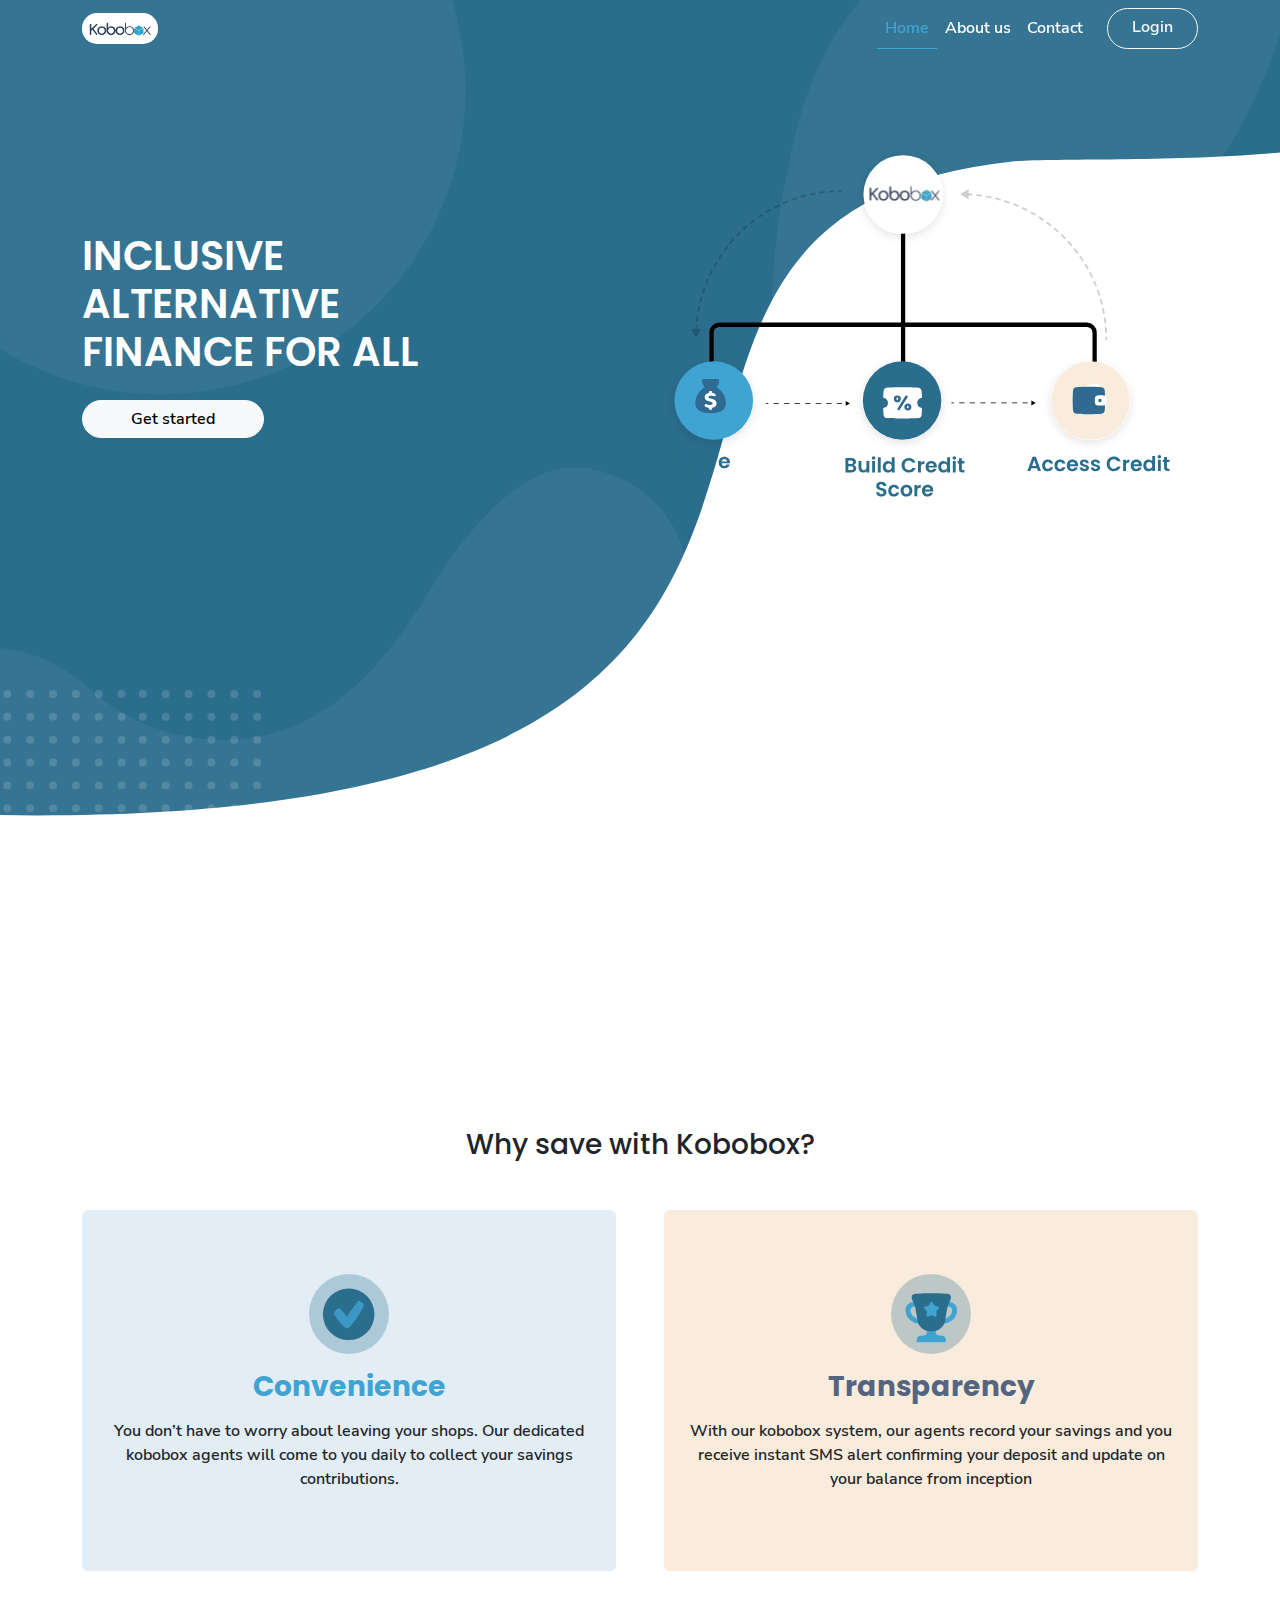
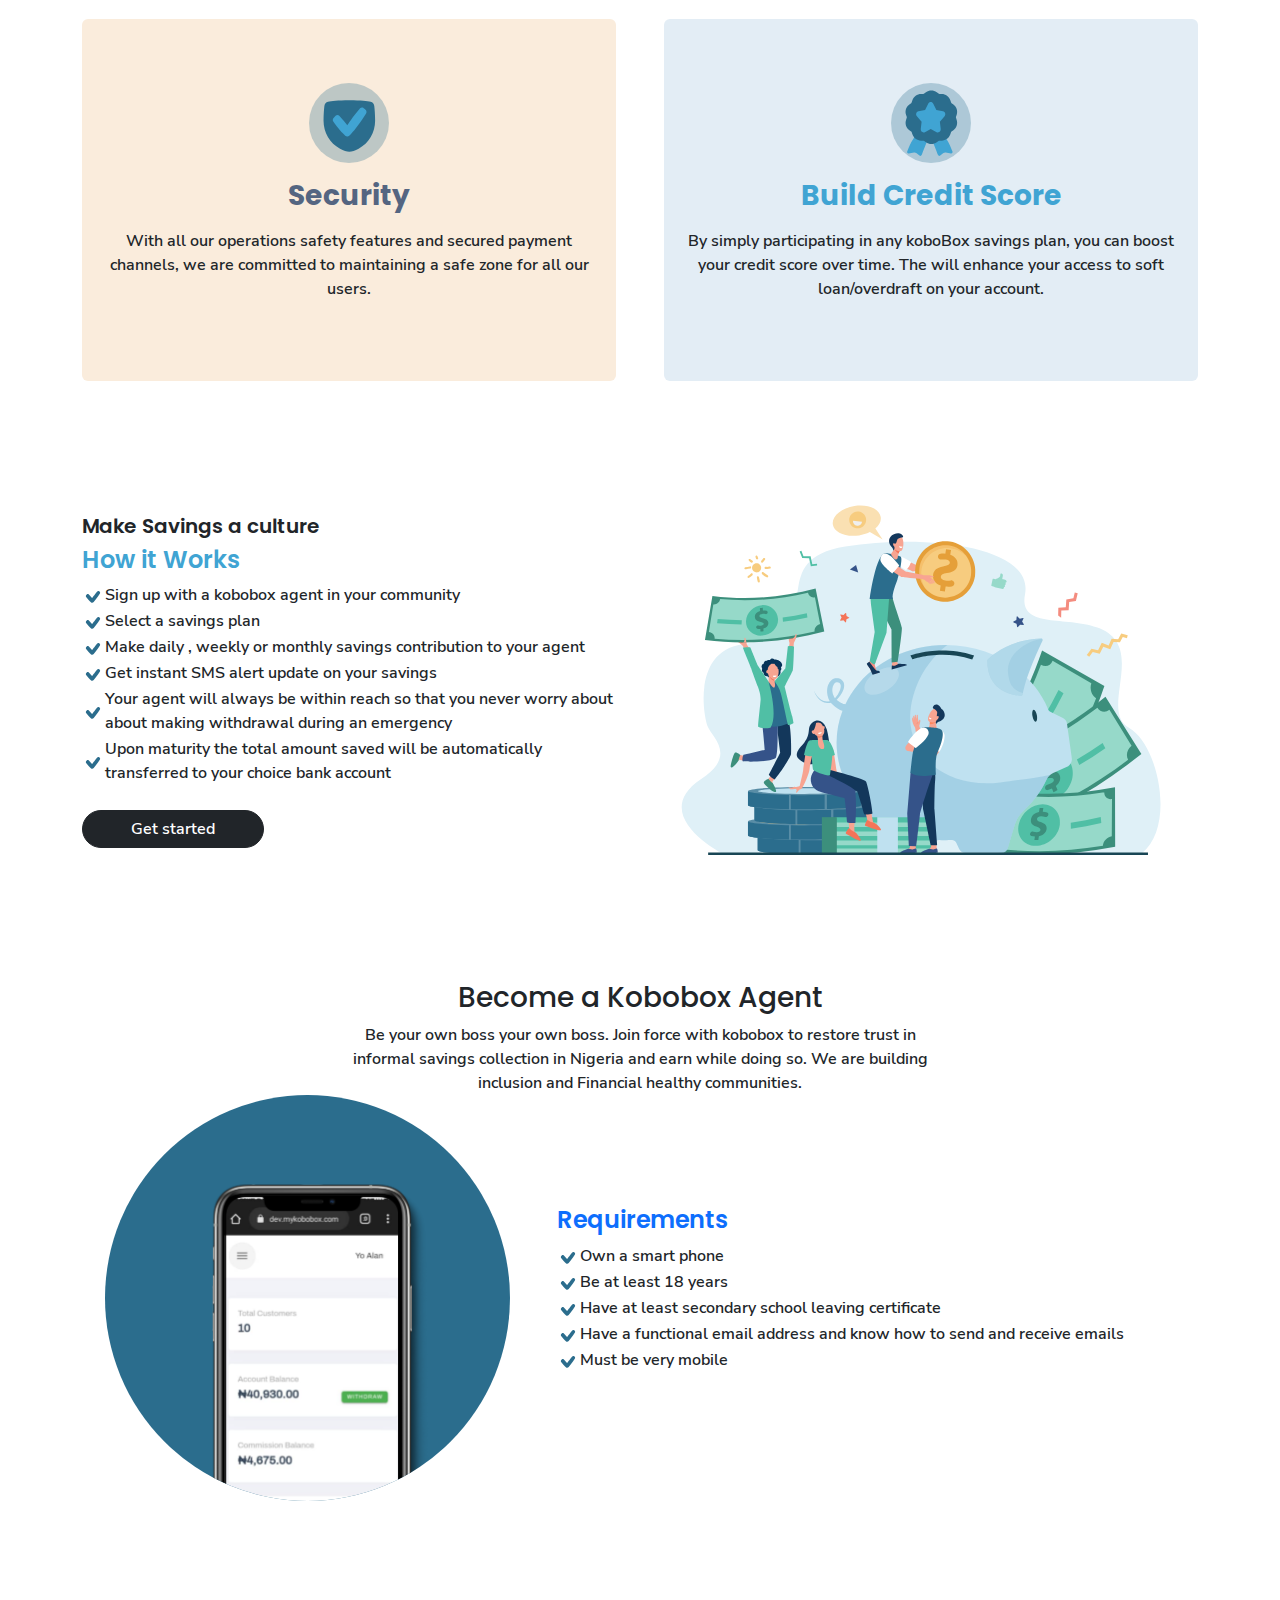
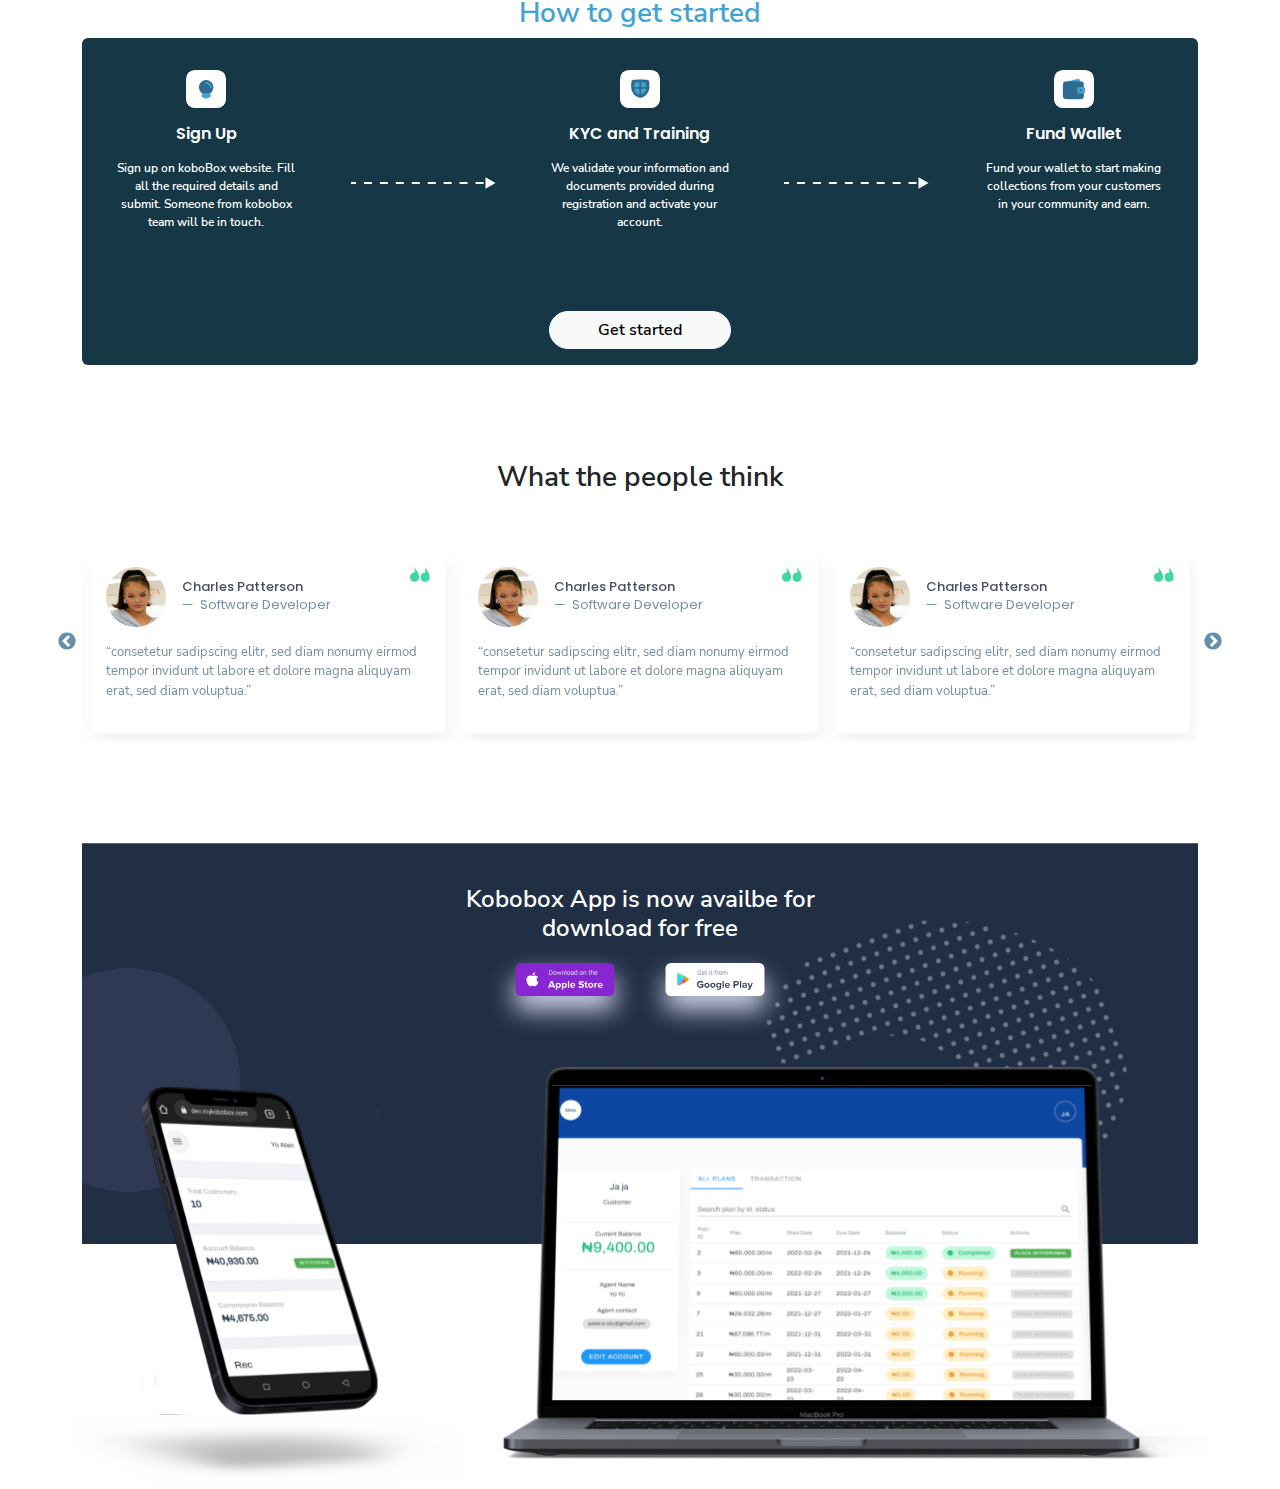
==== index.html @ 306b79ce "App download" ====
<!doctype html>
<html lang="en">

<head>
    <meta charset="utf-8">
    <title>Kobobox</title>
    <meta name="description" content="">
    <meta name="keywords" content="">
    <link rel="shortcut icon" type="image/x-icon" href="static//images/logos/Box1.png">

    <meta name="viewport" content="width=device-width, initial-scale=1">
    <link href="static/assets/bootstrap/css/bootstrap.min.css" rel="stylesheet">
    <link rel="stylesheet" href="static/assets/css/fonts.css">
    <link rel="stylesheet" href="static/assets/slick/slick.css">
    <link rel="stylesheet" href="static/assets/slick/slick-theme.css">
    <link rel="stylesheet" href="static/assets/css/main.css">
</head>

<body>

    <header class="navbar navbar-expand-md fixed-top ">
        <div class="container">
            <a class="navbar-brand" href="#">
                <div class="logo-btn"><img src="static/images/logos/logo.png" width="70" /></div>
            </a>


            <!-- create another items here for larger screens -->

            <button class="navbar-toggler" type="button" data-bs-toggle="offcanvas" data-bs-target="#offcanvasNavbar"
                aria-controls="offcanvasNavbar">
                <span class="navbar-toggler-icon"></span>
            </button>
            <div class="offcanvas offcanvas-end" tabindex="-1" id="offcanvasNavbar"
                aria-labelledby="offcanvasNavbarLabel">
                <div class="offcanvas-header">
                    <h5 class="offcanvas-title" id="offcanvasNavbarLabel">Offcanvas</h5>
                    <button type="button" class="btn-close" data-bs-dismiss="offcanvas" aria-label="Close"></button>
                </div>
                <div class="offcanvas-body">
                    <ul class="navbar-nav justify-content-end flex-grow-1 pe-3">
                        <li class="nav-item">
                            <a class="nav-link active" aria-current="page" href="#">Home</a>
                        </li>
                        <li class="nav-item">
                            <a class="nav-link" href="#">About us</a>
                        </li>
                        <li class="nav-item">
                            <a class="nav-link" href="#">Contact</a>
                        </li>
                    </ul>
                    <div class="d-flex">
                        <a href="" class="btn btn-outline-light px-4">Login</a>
                    </div>
                </div>
            </div>
        </div>
    </header>


    <div class="wrapper">
        <div class="banner-section">
            <div class="container" style="padding-top: 150px">
                <div class="row">
                    <div class="col-md-6">
                        <div class="d-flex align-items-center h-100">
                            <div>
                                <h1>INCLUSIVE <br />ALTERNATIVE <br />FINANCE FOR ALL</h1>
                                <div class="mt-4">
                                    <a href="" class="btn btn-light px-5">Get started</a>
                                </div>
                            </div>
                        </div>
                    </div>
                    <div class="col-md-6">
                        <img src="static/artboards/graph.svg" class="mx-auto d-block" width="95%" alt="">
                    </div>
                </div>
            </div>
        </div>



        <div class="container why-section mt-5">
            <h3 class="text-center heading mb-5">Why save with Kobobox?</h3>

            <div class="row gx-5">
                <div class="col-md-6">
                    <div class="card bg--primary py-5 mb-5">
                        <div class="card-body">
                            <div class="d-flex justify-content-center mb-3">
                                <img src="static/artboards/convenience.svg" class="mx-auto d-block" alt="">
                            </div>
                            <h3 class="title text-center mb-3 text--primary">Convenience</h3>
                            <div>
                                <p class="text-center">
                                    You don’t have to worry about leaving your
                                    shops. Our dedicated kobobox agents
                                    will come to you daily to collect your
                                    savings contributions.
                                </p>
                            </div>
                        </div>
                    </div>
                </div>

                <div class="col-md-6">
                    <div class="card bg--secondary py-5 mb-5">
                        <div class="card-body">
                            <div class="d-flex justify-content-center mb-3">
                                <img src="static/artboards/transparency.svg" class="mx-auto d-block" alt="">
                            </div>
                            <h3 class="title text-center text--secondary mb-3">Transparency</h3>
                            <div>
                                <p class="text-center">
                                    With our kobobox system, our agents
                                    record your savings and you receive instant
                                    SMS alert confirming your deposit and
                                    update on your balance from inception
                                </p>
                            </div>
                        </div>
                    </div>
                </div>


                <div class="col-md-6">
                    <div class="card bg--secondary py-5 mb-5">
                        <div class="card-body">
                            <div class="d-flex justify-content-center mb-3">
                                <img src="static/artboards/security.svg" class="mx-auto d-block" alt="">
                            </div>
                            <h3 class="title text-center mb-3 text--secondary">Security</h3>
                            <div>
                                <p class="text-center">
                                    With all our operations safety features
                                    and secured payment channels, we are committed to maintaining a safe zone
                                    for all our users.
                                </p>
                            </div>
                        </div>
                    </div>
                </div>


                <div class="col-md-6">
                    <div class="card bg--primary py-5 mb-5">
                        <div class="card-body">
                            <div class="d-flex justify-content-center mb-3">
                                <img src="static/artboards/credit-score.svg" class="mx-auto d-block" alt="">
                            </div>
                            <h3 class="title text-center text--primary mb-3">Build Credit Score</h3>
                            <div>
                                <p class="text-center">
                                    By simply participating in any koboBox savings plan, you can boost your credit score
                                    over time.
                                    The will enhance your access to soft loan/overdraft on your account.
                                </p>
                            </div>
                        </div>
                    </div>
                </div>


            </div>
        </div>


        <!-- How it works -->
        <div class="container how-it-works mt-5 mb-5">
            <div class="row">
                <div class="col-md-6">
                    <div class="d-flex align-items-center h-100">
                        <div>
                            <h5>Make Savings a culture</h5>
                            <h4 class="text--primary">How it Works</h4>

                            <div>
                                <ul class="kobobox-list list-unstyled">
                                    <li>
                                        <table>
                                            <tr>
                                                <td><img src="static/artboards/check.svg" alt=""></td>
                                                <td>Sign up with a kobobox agent in your community</td>
                                            </tr>
                                        </table>
                                    </li>
                                    <li>
                                        <table>
                                            <tr>
                                                <td><img src="static/artboards/check.svg" alt=""></td>
                                                <td>Select a savings plan</td>
                                            </tr>
                                        </table>
                                    </li>
                                    <li>
                                        <table>
                                            <tr>
                                                <td><img src="static/artboards/check.svg" alt=""></td>
                                                <td>Make daily , weekly or monthly savings contribution to your agent
                                                </td>
                                            </tr>
                                        </table>
                                    </li>
                                    <li>
                                        <table>
                                            <tr>
                                                <td><img src="static/artboards/check.svg" alt=""></td>
                                                <td>Get instant SMS alert update on your savings</td>
                                            </tr>
                                        </table>
                                    </li>
                                    <li>
                                        <table>
                                            <tr>
                                                <td><img src="static/artboards/check.svg" alt=""></td>
                                                <td>Your agent will always be within reach so that you never worry about
                                                    about making withdrawal during an emergency</td>
                                            </tr>
                                        </table>
                                    </li>
                                    <li>
                                        <table>
                                            <tr>
                                                <td><img src="static/artboards/check.svg" alt=""></td>
                                                <td>Upon maturity the total amount saved will be automatically
                                                    transferred to your choice bank account</td>
                                            </tr>
                                        </table>
                                    </li>
                                </ul>
                            </div>

                            <div class="mt-4">
                                <a href="" class="btn btn-dark px-5">Get started</a>
                            </div>
                        </div>
                    </div>
                </div>
                <div class="col-md-6">
                    <img src="static/artboards/hiw.svg" class="mx-auto d-block" width="100%" alt="">
                </div>
            </div>
        </div>



        <div class="container kobobox-agent-section mt-5">
            <h3 class="text-center heading pt-5">Become a Kobobox Agent</h3>
            <p class="text-center first">Be your own boss your own boss. Join force with kobobox to restore trust in
                informal
                savings collection in Nigeria and earn while doing so.
                We are building inclusion and Financial healthy communities.</p>


            <div class="row">
                <div class="col-md-5">
                    <img src="static/artboards/agent.svg" class="mx-auto d-block" width="90%" alt="">
                </div>
                <div class="col-md-7">
                    <div class="d-flex align-items-center h-100">
                        <div>
                            <h4 class="text-primary">Requirements</h4>
                            <ul class="kobobox-list list-unstyled">
                                <li>
                                    <table>
                                        <tr>
                                            <td><img src="static/artboards/check.svg" alt=""></td>
                                            <td>Own a smart phone</td>
                                        </tr>
                                    </table>
                                </li>
                                <li>
                                    <table>
                                        <tr>
                                            <td><img src="static/artboards/check.svg" alt=""></td>
                                            <td>Be at least 18 years</td>
                                        </tr>
                                    </table>
                                </li>
                                <li>
                                    <table>
                                        <tr>
                                            <td><img src="static/artboards/check.svg" alt=""></td>
                                            <td>Have at least secondary school leaving certificate</td>
                                        </tr>
                                    </table>
                                </li>
                                <li>
                                    <table>
                                        <tr>
                                            <td><img src="static/artboards/check.svg" alt=""></td>
                                            <td>Have a functional email address and know how to send and receive emails
                                            </td>
                                        </tr>
                                    </table>
                                </li>
                                <li>
                                    <table>
                                        <tr>
                                            <td><img src="static/artboards/check.svg" alt=""></td>
                                            <td>Must be very mobile</td>
                                        </tr>
                                    </table>
                                </li>
                            </ul>
                        </div>
                    </div>
                </div>
            </div>
        </div>





        <div class="container get-started-section mt-5">
            <h3 class="text-center heading text--primary pt-5">How to get started</h3>



            <div class="card border-0 bg--dark">
                <div class="card-body">


                    <div class="row gx-0">
                        <div class="col">
                            <div class="card bg-transparent border-0 mb-5">
                                <div class="card-body">
                                    <div class="d-flex justify-content-center mb-3">
                                        <img src="static/artboards/signup.svg" class="mx-auto d-block" alt="">
                                    </div>
                                    <h6 class="title text-center text-white mb-3">Sign Up</h6>
                                    <div>
                                        <p class="text-center text-white">
                                            Sign up on koboBox website. Fill all the required details and submit.
                                            Someone from kobobox team will be in touch.
                                        </p>
                                    </div>
                                </div>
                            </div>
                        </div>

                        <div class="col">
                            <div class="d-flex justify-content-center align-items-center h-100">
                                <img src="static/artboards/vector.svg" class="mx-auto d-block" alt="">
                            </div>
                        </div>

                        <div class="col">
                            <div class="card bg-transparent border-0 mb-5">
                                <div class="card-body">
                                    <div class="d-flex justify-content-center mb-3">
                                        <img src="static/artboards/kyc.svg" class="mx-auto d-block" alt="">
                                    </div>
                                    <h6 class="title text-center text-white mb-3">KYC and Training</h6>
                                    <div>
                                        <p class="text-center text-white">
                                            We validate your information and documents provided during registration and
                                            activate your account.
                                        </p>
                                    </div>
                                </div>
                            </div>
                        </div>

                        <div class="col">
                            <div class="d-flex justify-content-center align-items-center h-100">
                                <img src="static/artboards/vector.svg" class="mx-auto d-block" alt="">
                            </div>
                        </div>

                        <div class="col">
                            <div class="card bg-transparent border-0 mb-5">
                                <div class="card-body">
                                    <div class="d-flex justify-content-center mb-3">
                                        <img src="static/artboards/fund-wallet.svg" class="mx-auto d-block" alt="">
                                    </div>
                                    <h6 class="title text-center text-white mb-3">Fund Wallet</h6>
                                    <div>
                                        <p class="text-center text-white">
                                            Fund your wallet to start making collections from your customers in your
                                            community and earn.
                                        </p>
                                    </div>
                                </div>
                            </div>
                        </div>

                    </div>

                    <div class="text-center">
                        <a href="" class="btn btn-light px-5">Get started</a>
                    </div>
                </div>
            </div>
        </div>



        <div class="container testimonial-section mt-5">
            <h3 class="text-center heading pt-5 mb-5">What the people think</h3>
            <div class="testimonial-slider">
                <div class="p-2">
                    <div class="card">
                        <div class="card-body">
                            <figure class="">
                                <div class="row gx-0">
                                    <div class="col-3">
                                        <img src="static/images/Screenshot 2022-06-27 031007.png" alt="">
                                    </div>
                                    <div class="col-9">
                                        <div class="d-flex align-items-center h-100">
                                            <div>
                                                <blockquote class="blockquote">
                                                    <h6>Charles Patterson</h6>
                                                </blockquote>
                                                <figcaption class="blockquote-footer mb-0">
                                                    Software Developer
                                                </figcaption>
                                            </div>
                                        </div>
                                    </div>
                                </div>


                            </figure>
                            <p class="comment">
                                “consetetur sadipscing elitr, sed diam nonumy eirmod tempor invidunt ut
                                labore et dolore magna aliquyam erat, sed diam voluptua.”
                            </p>
                        </div>
                    </div>
                </div>

                <div class="p-2">
                    <div class="card">
                        <div class="card-body">
                            <figure class="">
                                <div class="row gx-0">
                                    <div class="col-3">
                                        <img src="static/images/Screenshot 2022-06-27 031007.png" alt="">
                                    </div>
                                    <div class="col-9">
                                        <div class="d-flex align-items-center h-100">
                                            <div>
                                                <blockquote class="blockquote">
                                                    <h6>Charles Patterson</h6>
                                                </blockquote>
                                                <figcaption class="blockquote-footer mb-0">
                                                    Software Developer
                                                </figcaption>
                                            </div>
                                        </div>
                                    </div>
                                </div>


                            </figure>
                            <p class="comment">
                                “consetetur sadipscing elitr, sed diam nonumy eirmod tempor invidunt ut
                                labore et dolore magna aliquyam erat, sed diam voluptua.”
                            </p>
                        </div>
                    </div>
                </div>

                <div class="p-2">
                    <div class="card">
                        <div class="card-body">
                            <figure class="">
                                <div class="row gx-0">
                                    <div class="col-3">
                                        <img src="static/images/Screenshot 2022-06-27 031007.png" alt="">
                                    </div>
                                    <div class="col-9">
                                        <div class="d-flex align-items-center h-100">
                                            <div>
                                                <blockquote class="blockquote">
                                                    <h6>Charles Patterson</h6>
                                                </blockquote>
                                                <figcaption class="blockquote-footer mb-0">
                                                    Software Developer
                                                </figcaption>
                                            </div>
                                        </div>
                                    </div>
                                </div>


                            </figure>
                            <p class="comment">
                                “consetetur sadipscing elitr, sed diam nonumy eirmod tempor invidunt ut
                                labore et dolore magna aliquyam erat, sed diam voluptua.”
                            </p>
                        </div>
                    </div>
                </div>

                <div class="p-2">
                    <div class="card">
                        <div class="card-body">
                            <figure class="">
                                <div class="row gx-0">
                                    <div class="col-3">
                                        <img src="static/images/Screenshot 2022-06-27 031007.png" alt="">
                                    </div>
                                    <div class="col-9">
                                        <div class="d-flex align-items-center h-100">
                                            <div>
                                                <blockquote class="blockquote">
                                                    <h6>Charles Patterson</h6>
                                                </blockquote>
                                                <figcaption class="blockquote-footer mb-0">
                                                    Software Developer
                                                </figcaption>
                                            </div>
                                        </div>
                                    </div>
                                </div>


                            </figure>
                            <p class="comment">
                                “consetetur sadipscing elitr, sed diam nonumy eirmod tempor invidunt ut
                                labore et dolore magna aliquyam erat, sed diam voluptua.”
                            </p>
                        </div>
                    </div>
                </div>

                <div class="p-2">
                    <div class="card">
                        <div class="card-body">
                            <figure class="">
                                <div class="row gx-0">
                                    <div class="col-3">
                                        <img src="static/images/Screenshot 2022-06-27 031007.png" alt="">
                                    </div>
                                    <div class="col-9">
                                        <div class="d-flex align-items-center h-100">
                                            <div>
                                                <blockquote class="blockquote">
                                                    <h6>Charles Patterson</h6>
                                                </blockquote>
                                                <figcaption class="blockquote-footer mb-0">
                                                    Software Developer
                                                </figcaption>
                                            </div>
                                        </div>
                                    </div>
                                </div>


                            </figure>
                            <p class="comment">
                                “consetetur sadipscing elitr, sed diam nonumy eirmod tempor invidunt ut
                                labore et dolore magna aliquyam erat, sed diam voluptua.”
                            </p>
                        </div>
                    </div>
                </div>
            </div>

        </div>



        <div class="container app-download position-relative mt-5">
            <img src="static/artboards/app-download-bg.svg" class="img-fluid" alt="">

            <div class="overlay pt-4 pt-md-5">
                <div class="text-center text-white mt-0 mt-md-5">
                    <h4>Kobobox App is <br class="d-md-none" />now availbe for <br class="d-none d-md-block"/>download <br class="d-md-none"/>for free</h4>

                    <div class="btnx d-flex justify-content-center" >
                        <a href=""><img src="static/artboards/apple-store.svg" alt=""></a>
                        <a href=""><img src="static/artboards/google-play.svg" alt=""></a>
                    </div>


                    <div class="devices">
                        <img src="static/artboards/screens.svg" class="img-fluid" alt="">
                    </div>

                </div>
            </div>
        </div>

    </div>




    <script src="static/assets/bootstrap/js/bootstrap.bundle.min.js"></script>
    <script src="static/assets//js//jquery-3-6-0.js"></script>
    <script src="static/assets/slick/slick.min.js"></script>
    <script src="static/assets/js/main.js"></script>
</body>

</html>
---- static/assets/css/fonts.css ----
@font-face {
    font-family: "kobobox-bold";
    src: url(../fonts/NunitoSans/NunitoSans-Bold.ttf);
}

@font-face {
    font-family: "kobobox-regular";
    src: url(../fonts/NunitoSans/NunitoSans-Regular.ttf);
}

@font-face {
    font-family: "kobobox-semibold";
    src: url(../fonts/NunitoSans/NunitoSans-SemiBold.ttf);
}

@font-face {
    font-family: "poppins-medium";
    src: url(../fonts/Poppins/Poppins-Medium.ttf);
}

@font-face {
    font-family: "poppins-semibold";
    src: url(../fonts/Poppins/Poppins-SemiBold.ttf);
}

@font-face {
    font-family: "poppins-bold";
    src: url(../fonts/Poppins/Poppins-Bold.ttf);
}

@font-face {
    font-family: "poppins-regular";
    src: url(../fonts/Poppins/Poppins-Regular.ttf);
}
---- static/assets/css/main.css ----
*{
    font-family: "kobobox-semibold";
}

.navbar-toggler{
    border: none;
}
.navbar-toggler:focus{
    box-shadow: none;
}


.navbar-toggler-icon {
    display: inline-block;
    width: 1.5em;
    height: 1.5em;
    vertical-align: middle;
    background-image: url("../../artboards/menu-dark.svg");
    background-repeat: no-repeat;
    background-position: center;
    background-size: 100%;
}

.nav-link{
    color: #fff;
}

.navbar-nav .nav-link.active, .navbar-nav .show>.nav-link {
    color: #40A4D3;
    border-bottom: 1px solid #40A4D3;
}

.btn{
    border-radius: 25px;
}


.logo-btn{
    padding: 0px 3px 1px 3px;
    background-color: white;
    border-radius: 15px;
}


.banner-section{
    background-image: url(../../artboards/header-bg1.svg);
    background-size: cover;
    height: 120vh;
    background-repeat: no-repeat;
}

.banner-section h1{
    font-family: "poppins-semibold";
    color: white;
    /* line-height: 70px; */
    /* font-size: 64px; */
}


.why-section h3.heading, .kobobox-agent-section h3.heading{
    font-family: "poppins-medium";
}

.why-section img{
    max-width: 80px;
}



.why-section h3.title{
    font-family: "poppins-bold";
}

.why-section .card{
    border: none;
}

.bg--primary{
    background-color: #E3EDF5;
}

.bg--secondary{
    background-color: #FAECDC;
}

.bg--dark{
    background-color: #153746;
}

.text--primary{
    color: #40A4D3;
}
.text--secondary{
    color: #546581;
}

.how-it-works h5, .how-it-works h4, .kobobox-agent-section h4, .get-started-section .col h6{
    font-family: "poppins-semibold";
}

.kobobox-list img{
    max-width: 20px;
}

.kobobox-list p{
    margin-bottom: 0;
}

.kobobox-agent-section p.first{
    max-width: 600px;
    margin: 0 auto;
}

.get-started-section .col .card img{
    max-width: 40px;
}

.get-started-section .col .card p{
    font-size: 12px;
}


.slick-prev:before, .slick-next:before {
    color: #306A90;
}



.testimonial-section .card{
    border: none;
    box-shadow: 5px 10px 18px #F2F3F9;
}

.testimonial-section figure{
    background-image: url(../../artboards/quotes.svg);
    background-position: top right;
    background-repeat: no-repeat;
    background-size: 20px;
    padding-right: 20px;

}

.testimonial-section img{
    height: 60px;
    width: 60px;
    border-radius: 50%;
}

.testimonial-section p.comment{
    font-size: 13px;
    color: #758FA4;
    font-family: "kobobox-regular";
}

.testimonial-section figcaption{
    font-size: 13px;
    color: #758FA4;
    font-family: "poppins-regular";
}

.testimonial-section blockquote h6{
    font-size: 13px;
    color: #494E69;
    font-family: "poppins-medium";
}

.app-download .overlay{
    position: absolute;
    top: 0;
    left: 0;
    right: 0;
    bottom: 0;
    /* padding-top: 80px; */
}


.app-download .overlay .btnx img{
    max-width: 150px;
}
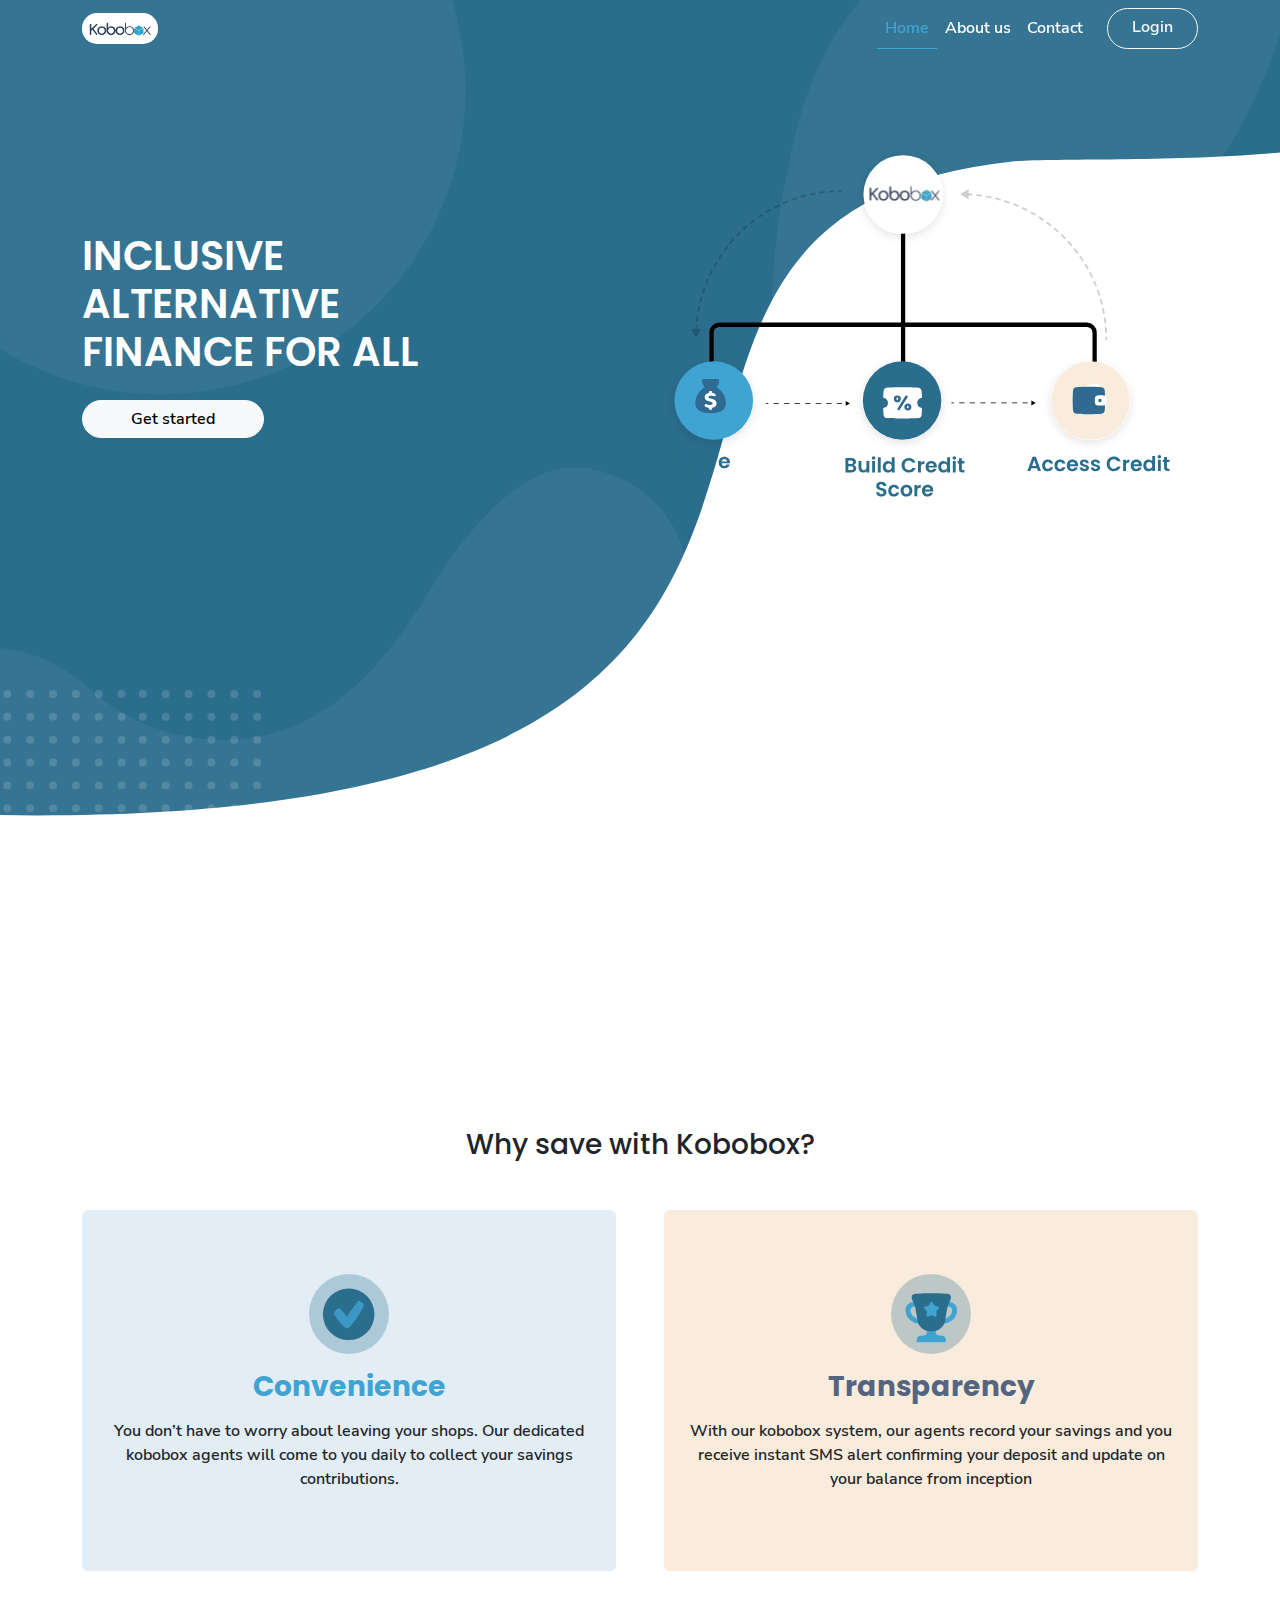
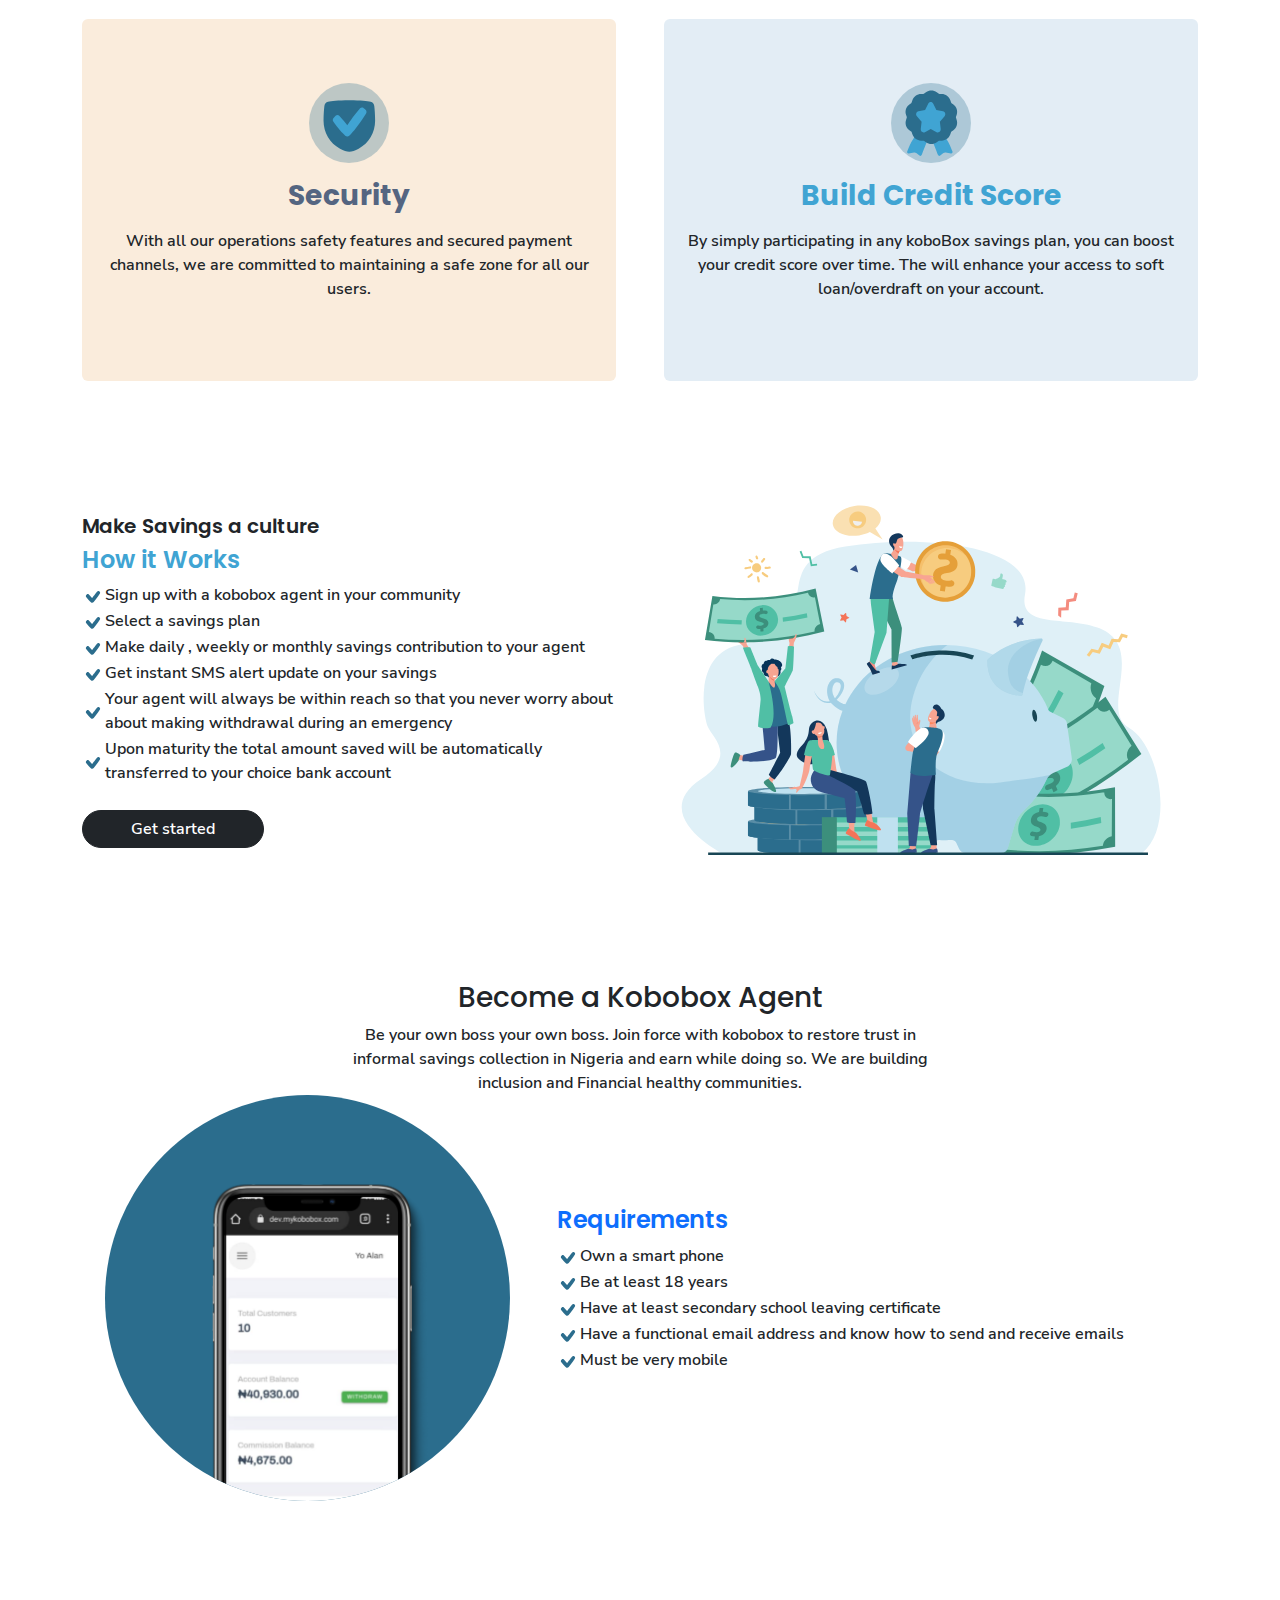
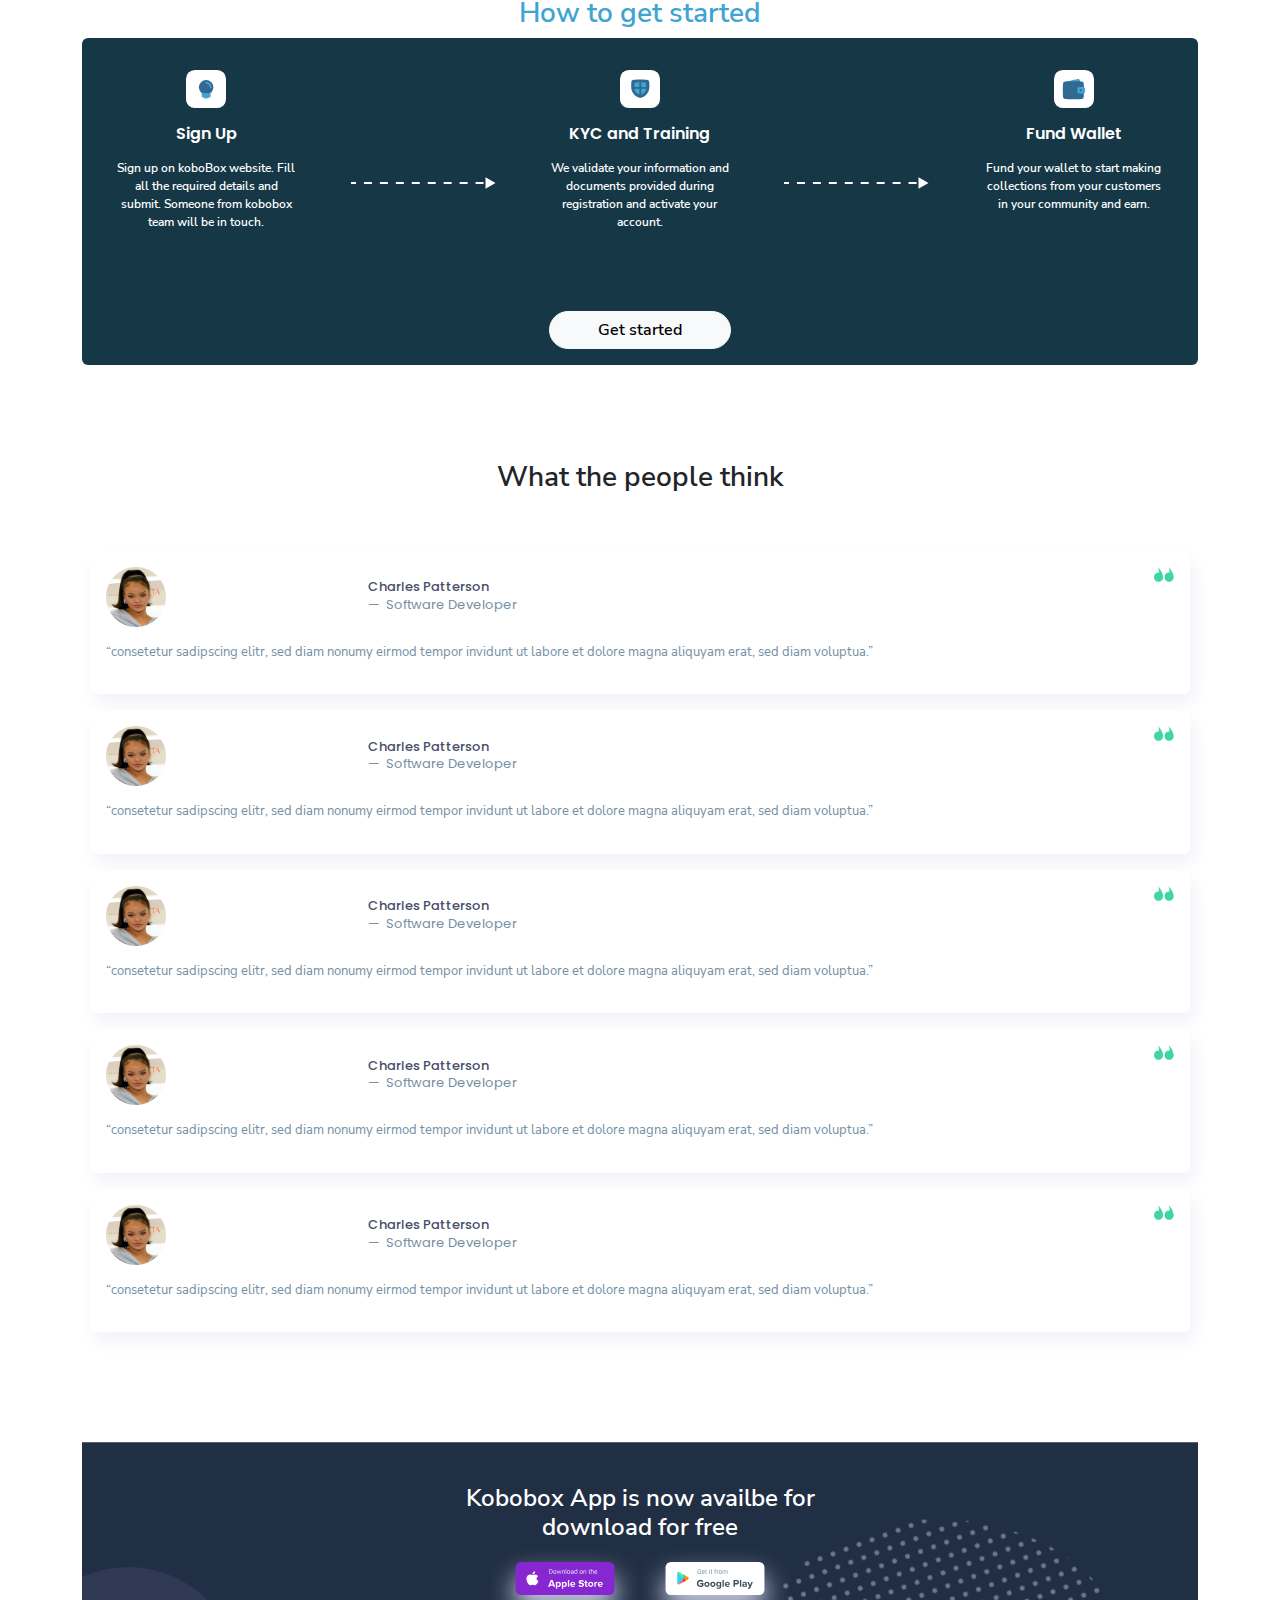
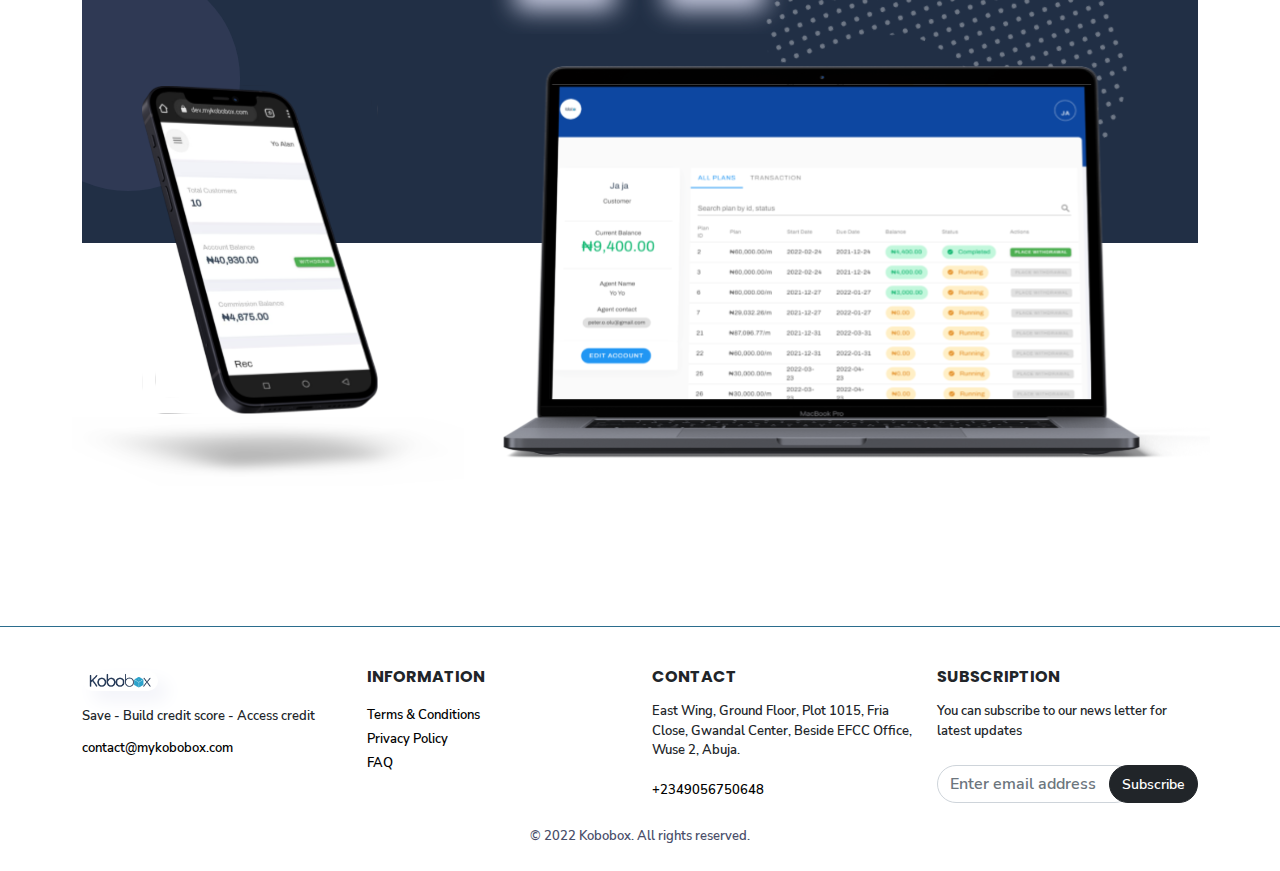
==== commit 2b1ac0ae: "privacy policy and TnC page" ====
--- a/index.html
+++ b/index.html
@@ -20,7 +20,7 @@
 
     <header class="navbar navbar-expand-md fixed-top ">
         <div class="container">
-            <a class="navbar-brand" href="#">
+            <a class="navbar-brand" href="index.html">
                 <div class="logo-btn"><img src="static/images/logos/logo.png" width="70" /></div>
             </a>
 
@@ -40,13 +40,13 @@
                 <div class="offcanvas-body">
                     <ul class="navbar-nav justify-content-end flex-grow-1 pe-3">
                         <li class="nav-item">
-                            <a class="nav-link active" aria-current="page" href="#">Home</a>
+                            <a class="nav-link active" aria-current="page" href="index.html">Home</a>
                         </li>
                         <li class="nav-item">
-                            <a class="nav-link" href="#">About us</a>
+                            <a class="nav-link" href="about.html">About us</a>
                         </li>
                         <li class="nav-item">
-                            <a class="nav-link" href="#">Contact</a>
+                            <a class="nav-link" href="contact.html">Contact</a>
                         </li>
                     </ul>
                     <div class="d-flex">
@@ -587,6 +587,72 @@
             </div>
         </div>
 
+
+
+
+        <footer class="">
+            <div class="container">
+                <div class="row">
+                    <div class="col-md-3">
+                        <a class="" href="/">
+                            <div class="logo-btn mb-3"><img src="static/images/logos/logo.png" width="70" /></div>
+                        </a>
+
+                        <p class="mb-2">Save -  Build credit score -  
+                            Access credit</p>
+
+                        <a class="d-inline-block mb-3" href="mailto:contact@mykobobox.com">contact@mykobobox.com</a>
+                        
+                        <div>
+                            <a href="" class="d-inline-block me-2">
+                                <img src="static/artboards/social-fb.svg" alt="">
+                            </a>
+                            <a href="" class="d-inline-block me-2">
+                                <img src="static/artboards/social-whatsapp.svg" alt="">
+                            </a>
+                            <a href="" class="d-inline-block me-2">
+                                <img src="static/artboards/social-twitter.svg" alt="">
+                            </a>
+                            <a href="" class="d-inline-block me-2">
+                                <img src="static/artboards/social-linkedin.svg" alt="">
+                            </a>
+                        </div>
+                    </div>
+                    <div class="col-md-3">
+                        <h5 class="mb-3">INFORMATION</h5>
+
+                        <ul class="list-unstyled">
+                            <li><a href="tnc.html">Terms & Conditions</a></li>
+                            <li><a href="privacy-policy.html">Privacy Policy</a></li>
+                            <li><a href="contact.html?#faq">FAQ</a></li>
+                        </ul>
+                    </div>
+                    <div class="col-md-3">
+                        <h5 class="mb-3">CONTACT</h5>
+
+                        <p>East Wing, Ground Floor, Plot 1015, Fria Close,
+                            Gwandal Center, Beside EFCC Office,
+                            Wuse 2, Abuja.</p>
+
+                        <a href="tel:+2349056750648">+2349056750648</a>
+                    </div>
+                    <div class="col-md-3">
+                        <h5 class="mb-3">SUBSCRIPTION</h5>
+
+                        <p class="mb-4">You can subscribe to our news letter
+                            for latest updates </p>
+
+                        <div class="input-group">
+                            <input type="text" class="form-control" placeholder="Enter email address">
+                            <button class="btn btn-dark" type="button" id="button-addon2">Subscribe</button>
+                            </div>
+                    </div>
+                </div>
+
+                <p class="text-center pt-4 pb-4 mb-0 copyright">&copy; 2022 Kobobox. All rights reserved.</p>
+            </div>
+        </footer>
+
     </div>
 
 
--- a/static/assets/css/main.css
+++ b/static/assets/css/main.css
@@ -96,6 +96,14 @@
     color: #546581;
 }
 
+.text--dark{
+    color:#625D5D
+}
+
+.text--tertiary{
+    color:#431368
+}
+
 .how-it-works h5, .how-it-works h4, .kobobox-agent-section h4, .get-started-section .col h6{
     font-family: "poppins-semibold";
 }
@@ -180,3 +188,70 @@
     max-width: 150px;
 }
 
+
+.app-download .devices img{
+   
+}
+
+
+
+.header{
+    background-color: #BFE1F0;
+}
+
+.header p{
+    font-family: "kobobox-regular";
+    font-size: 13px;
+}
+
+.policy h4{
+    font-family: "poppins-medium";
+}
+
+.policy p{
+    color: #153746;
+    font-size: 13px;
+    font-family: "kobobox-regular";
+}
+
+
+
+footer{
+    margin-top: 300px;
+    padding-top: 40px;
+    border-top: 1px solid #2B6D8D
+}
+
+footer h5{
+    font-family: "poppins-bold";
+    font-size: 16px;
+}
+
+footer .logo-btn{
+    display: inline-block;
+    box-shadow: 10px 10px 18px #F2F3F9;
+}
+
+footer a{
+    color: black;
+    text-decoration: none;
+}
+
+footer p, footer a{
+    font-size: small;
+}
+
+footer p.copyright{
+    color: #494E69;
+}
+
+footer .input-group .btn{
+    margin-left: -25px!important;
+    border-top-left-radius: 25px!important;
+    border-bottom-left-radius: 25px!important;
+    font-size: 14px;
+}
+
+footer .input-group .form-control{
+    border-radius: 25px!important;
+}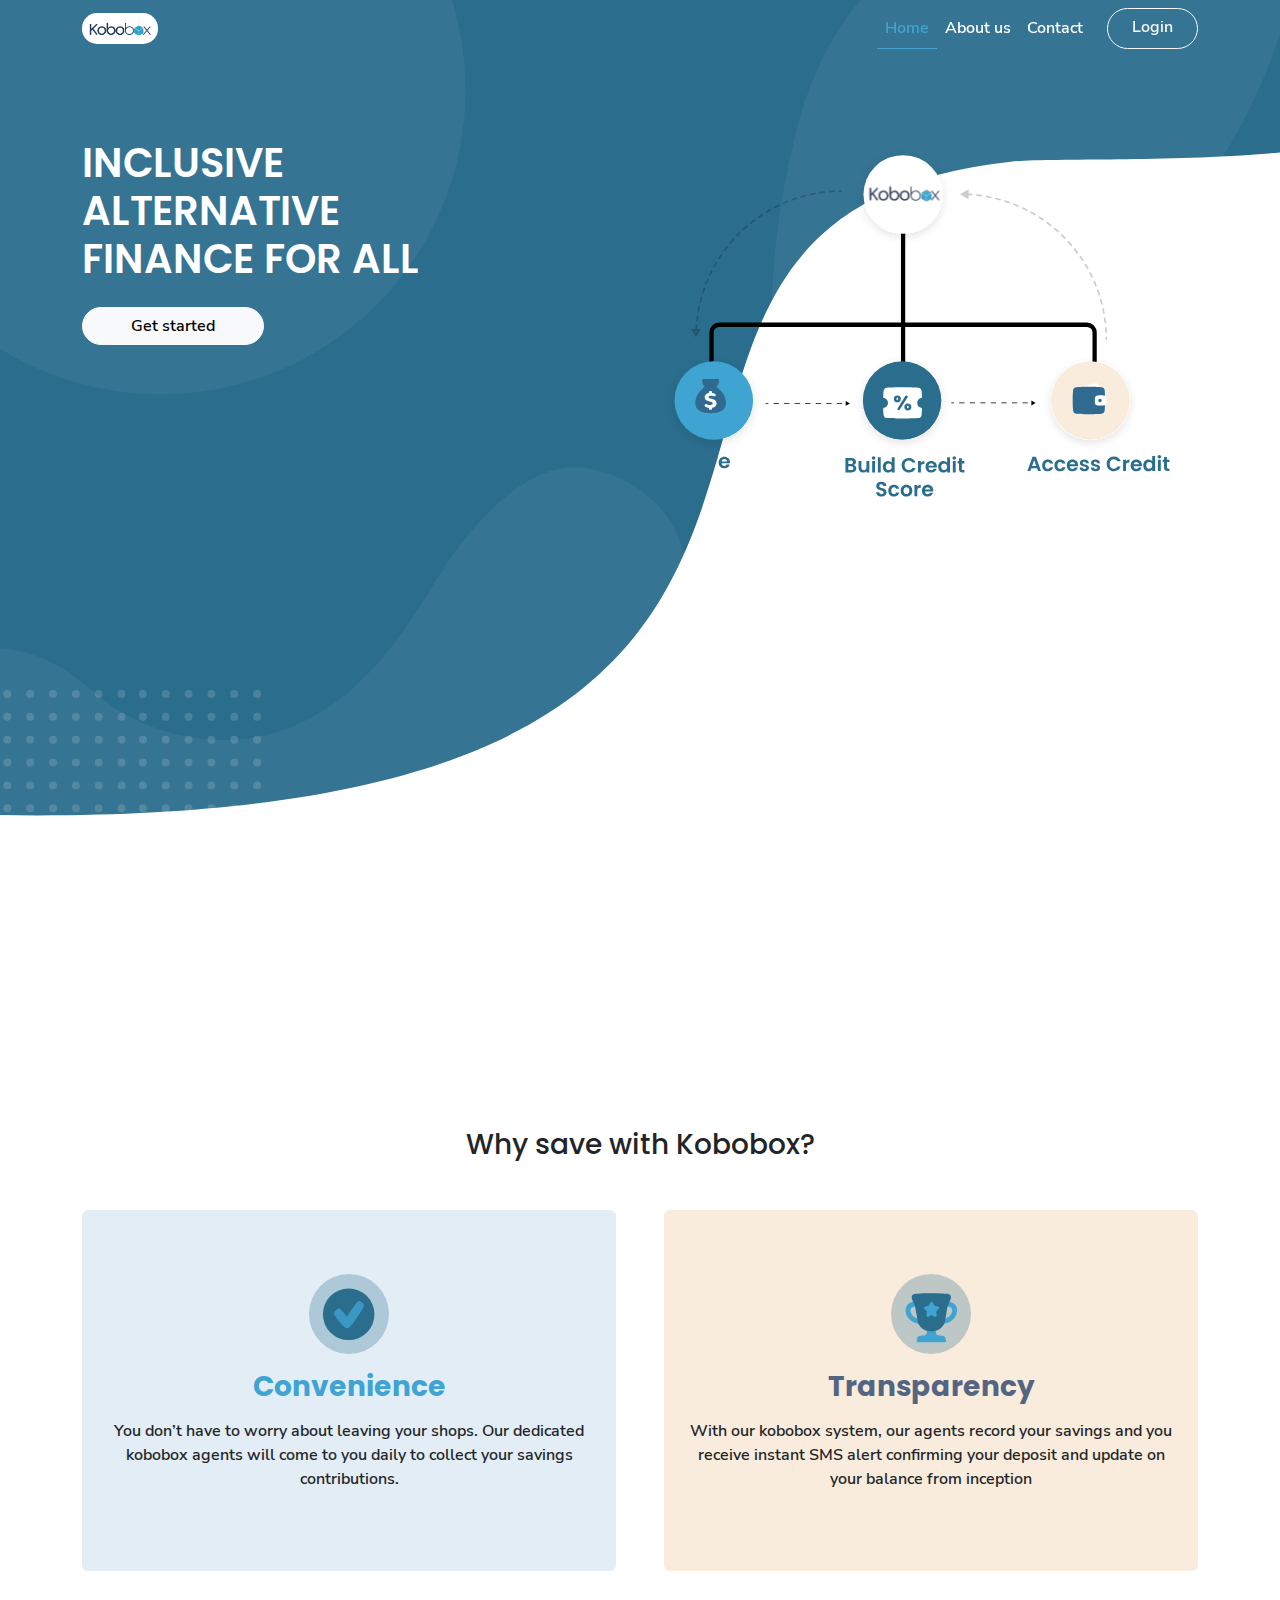
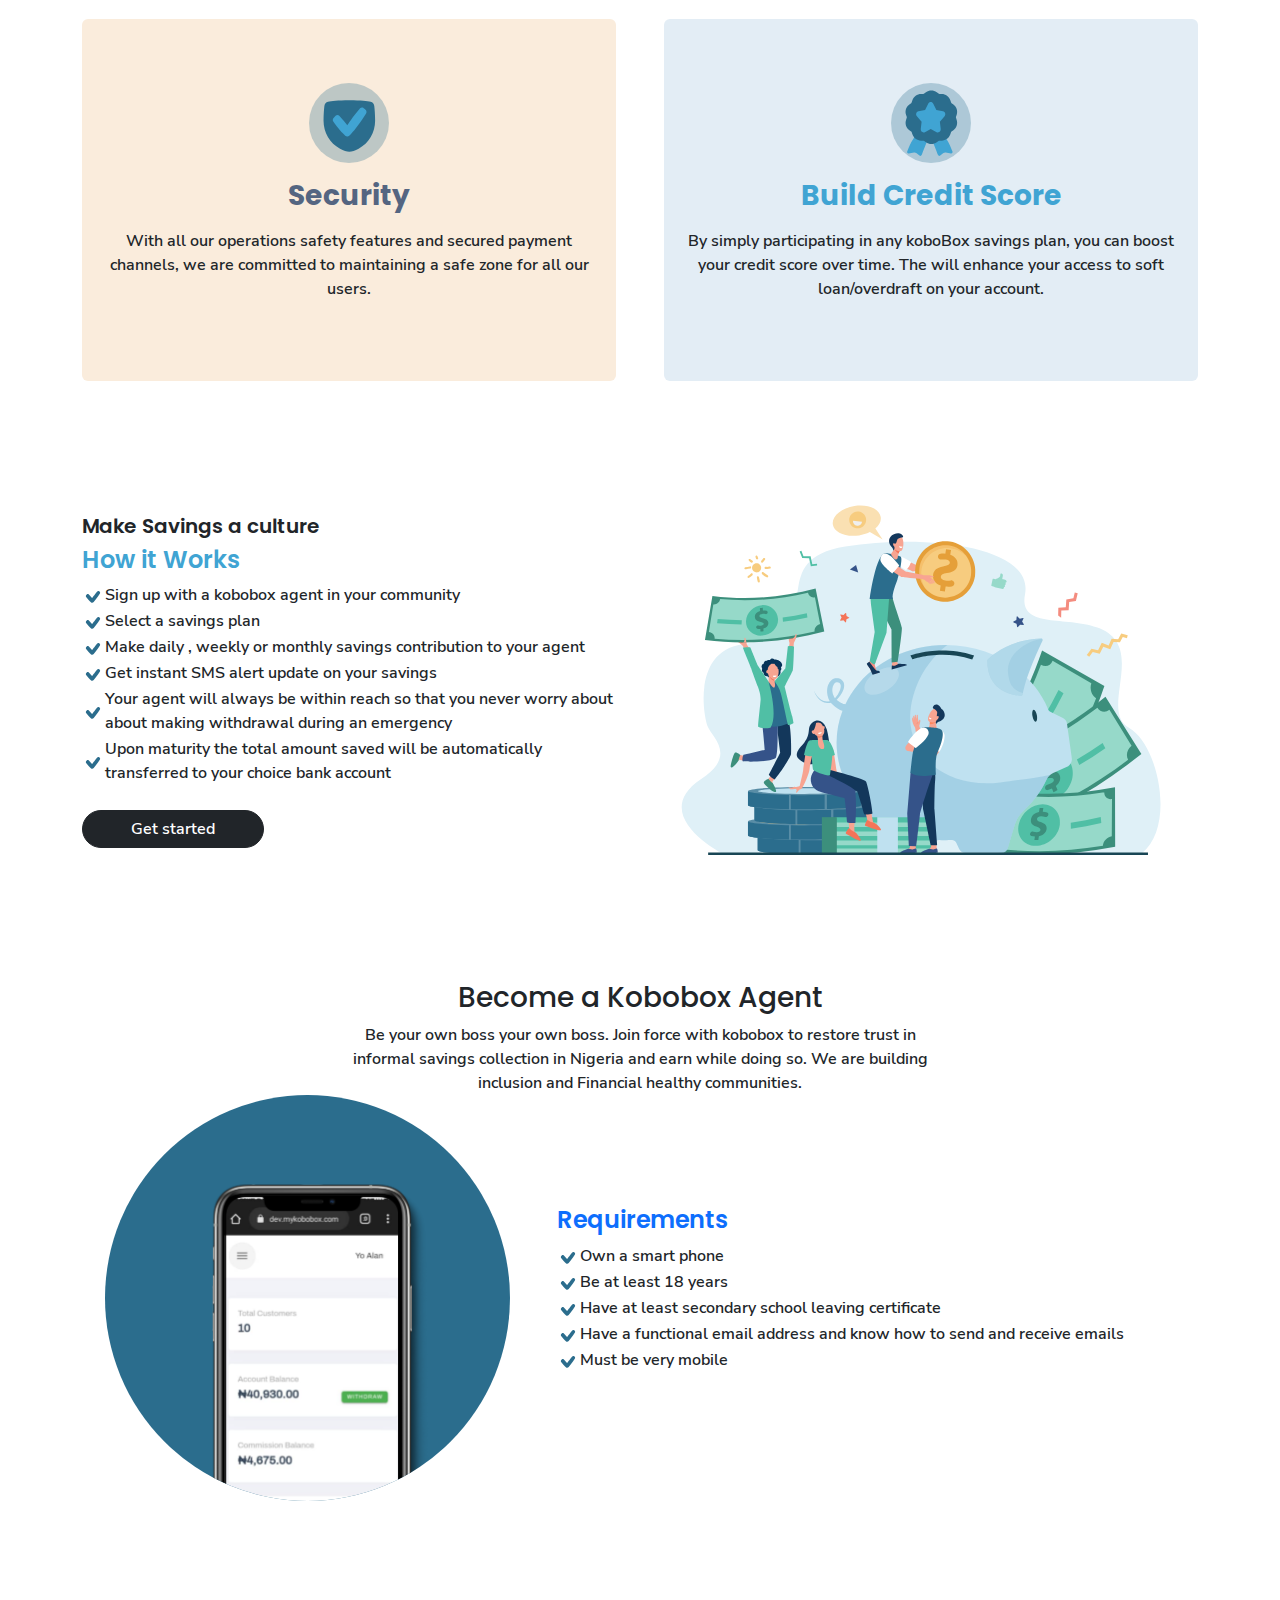
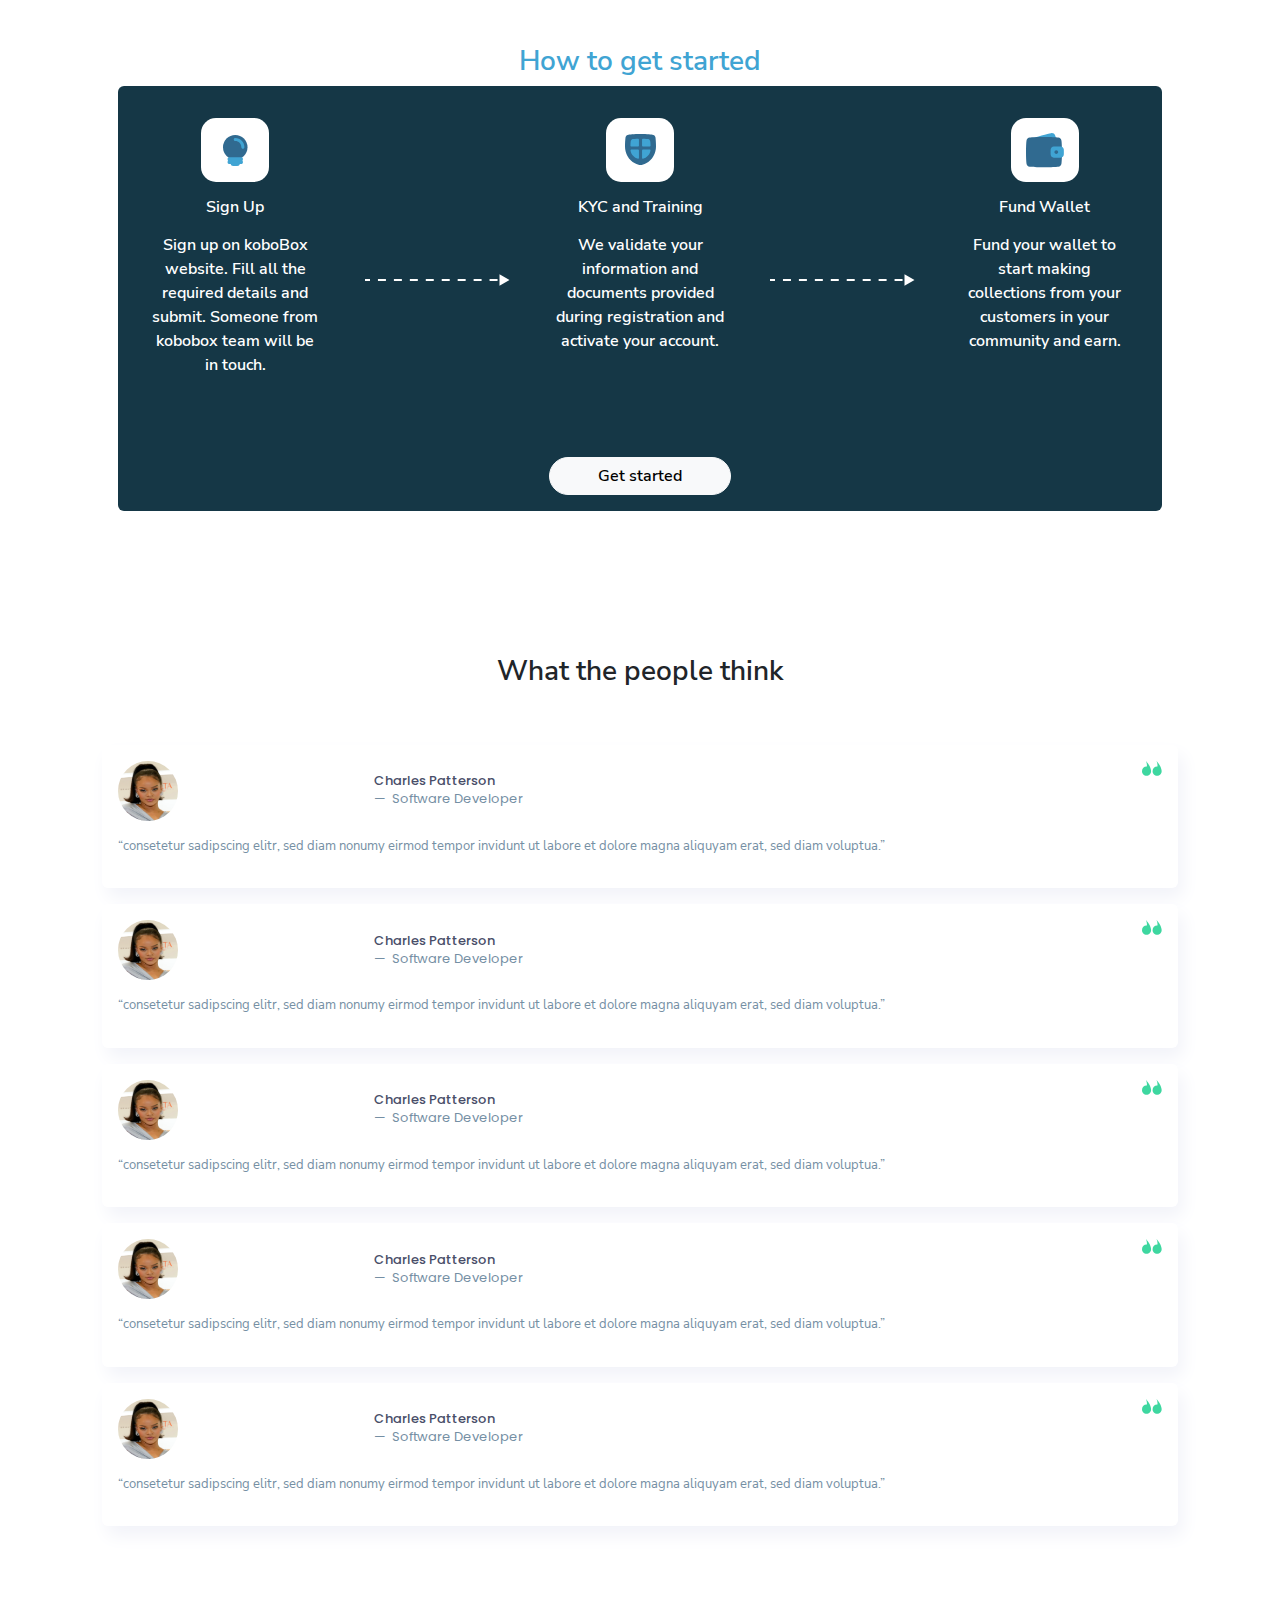
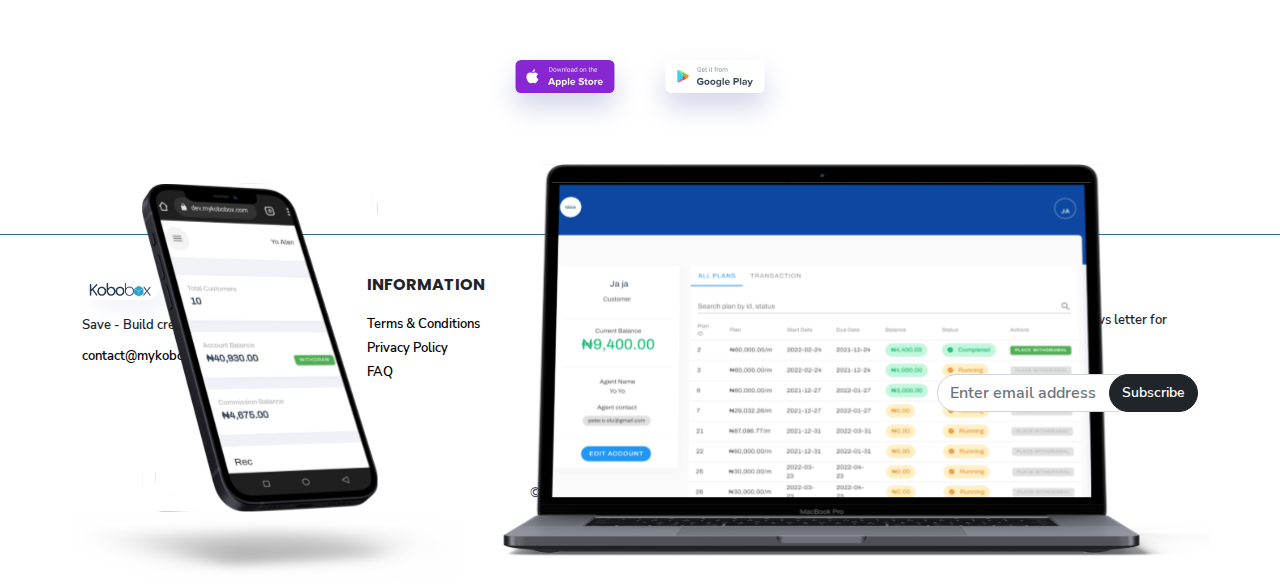
==== commit ea7e0f8e: "Animation.css library added" ====
--- a/index.html
+++ b/index.html
@@ -10,15 +10,17 @@
 
     <meta name="viewport" content="width=device-width, initial-scale=1">
     <link href="static/assets/bootstrap/css/bootstrap.min.css" rel="stylesheet">
+    <link rel="stylesheet" href="static/assets/css/animate.min.css">
     <link rel="stylesheet" href="static/assets/css/fonts.css">
     <link rel="stylesheet" href="static/assets/slick/slick.css">
     <link rel="stylesheet" href="static/assets/slick/slick-theme.css">
     <link rel="stylesheet" href="static/assets/css/main.css">
+    <link rel="stylesheet" href="static/assets/css/responsive.css">
 </head>
 
 <body>
 
-    <header class="navbar navbar-expand-md fixed-top ">
+    <header class="navbar navbar-expand-md fixed-top bg-nav">
         <div class="container">
             <a class="navbar-brand" href="index.html">
                 <div class="logo-btn"><img src="static/images/logos/logo.png" width="70" /></div>
@@ -34,7 +36,11 @@
             <div class="offcanvas offcanvas-end" tabindex="-1" id="offcanvasNavbar"
                 aria-labelledby="offcanvasNavbarLabel">
                 <div class="offcanvas-header">
-                    <h5 class="offcanvas-title" id="offcanvasNavbarLabel">Offcanvas</h5>
+                    <div class="offcanvas-title" id="offcanvasNavbarLabel">
+                        <a class="navbar-brand" href="index.html">
+                            <div class="logo-btn"><img src="static/images/logos/logo.png" width="70" /></div>
+                        </a>
+                    </div>
                     <button type="button" class="btn-close" data-bs-dismiss="offcanvas" aria-label="Close"></button>
                 </div>
                 <div class="offcanvas-body">
@@ -58,14 +64,14 @@
     </header>
 
 
-    <div class="wrapper">
+    <div class="wrapper w-100">
         <div class="banner-section">
             <div class="container" style="padding-top: 150px">
                 <div class="row">
                     <div class="col-md-6">
-                        <div class="d-flex align-items-center h-100">
-                            <div>
-                                <h1>INCLUSIVE <br />ALTERNATIVE <br />FINANCE FOR ALL</h1>
+                        <div class="d-flex align-items-center h-50 h-md-100">
+                            <div class="mb-5 mb-md-0">
+                                <h1 class="animate__animated animate__pulse">INCLUSIVE <br />ALTERNATIVE <br />FINANCE FOR ALL</h1>
                                 <div class="mt-4">
                                     <a href="" class="btn btn-light px-5">Get started</a>
                                 </div>
@@ -73,7 +79,7 @@
                         </div>
                     </div>
                     <div class="col-md-6">
-                        <img src="static/artboards/graph.svg" class="mx-auto d-block" width="95%" alt="">
+                        <img src="static/artboards/graph.svg" class="mx-auto d-block animate__animated animate__swing" width="95%" alt="">
                     </div>
                 </div>
             </div>
@@ -86,7 +92,7 @@
 
             <div class="row gx-5">
                 <div class="col-md-6">
-                    <div class="card bg--primary py-5 mb-5">
+                    <div class="card bg--primary py-5 m-5 m-md-0 mb-md-5">
                         <div class="card-body">
                             <div class="d-flex justify-content-center mb-3">
                                 <img src="static/artboards/convenience.svg" class="mx-auto d-block" alt="">
@@ -105,7 +111,7 @@
                 </div>
 
                 <div class="col-md-6">
-                    <div class="card bg--secondary py-5 mb-5">
+                    <div class="card bg--secondary py-5 m-5 m-md-0 mb-md-5">
                         <div class="card-body">
                             <div class="d-flex justify-content-center mb-3">
                                 <img src="static/artboards/transparency.svg" class="mx-auto d-block" alt="">
@@ -125,7 +131,7 @@
 
 
                 <div class="col-md-6">
-                    <div class="card bg--secondary py-5 mb-5">
+                    <div class="card bg--secondary py-5 m-5 m-md-0 mb-md-5">
                         <div class="card-body">
                             <div class="d-flex justify-content-center mb-3">
                                 <img src="static/artboards/security.svg" class="mx-auto d-block" alt="">
@@ -144,7 +150,7 @@
 
 
                 <div class="col-md-6">
-                    <div class="card bg--primary py-5 mb-5">
+                    <div class="card bg--primary py-5 m-5 m-md-0 mb-md-5">
                         <div class="card-body">
                             <div class="d-flex justify-content-center mb-3">
                                 <img src="static/artboards/credit-score.svg" class="mx-auto d-block" alt="">
@@ -246,7 +252,7 @@
 
 
         <div class="container kobobox-agent-section mt-5">
-            <h3 class="text-center heading pt-5">Become a Kobobox Agent</h3>
+            <h3 class="text-center heading pt-5">Become a <br class="d-md-none"> Kobobox Agent</h3>
             <p class="text-center first">Be your own boss your own boss. Join force with kobobox to restore trust in
                 informal
                 savings collection in Nigeria and earn while doing so.
@@ -254,13 +260,13 @@
 
 
             <div class="row">
-                <div class="col-md-5">
+                <div class="col-md-5 m-3 m-md-0">
                     <img src="static/artboards/agent.svg" class="mx-auto d-block" width="90%" alt="">
                 </div>
                 <div class="col-md-7">
                     <div class="d-flex align-items-center h-100">
                         <div>
-                            <h4 class="text-primary">Requirements</h4>
+                            <h4 class="text-primary text-center text-md-start">Requirements</h4>
                             <ul class="kobobox-list list-unstyled">
                                 <li>
                                     <table>
@@ -314,7 +320,7 @@
 
 
 
-        <div class="container get-started-section mt-5">
+        <div class="container get-started-section mt-5 p-5 p-md-none">
             <h3 class="text-center heading text--primary pt-5">How to get started</h3>
 
 
@@ -324,7 +330,7 @@
 
 
                     <div class="row gx-0">
-                        <div class="col">
+                        <div class="col-12 col-md">
                             <div class="card bg-transparent border-0 mb-5">
                                 <div class="card-body">
                                     <div class="d-flex justify-content-center mb-3">
@@ -341,13 +347,14 @@
                             </div>
                         </div>
 
-                        <div class="col">
+                        <div class="col-12 col-md">
                             <div class="d-flex justify-content-center align-items-center h-100">
-                                <img src="static/artboards/vector.svg" class="mx-auto d-block" alt="">
-                            </div>
-                        </div>
-
-                        <div class="col">
+                                <img src="static/artboards/vector.svg" class="mx-auto d-none d-md-block" alt="">
+                                <img src="static/artboards/vector-vertical.svg" class="mx-auto d-block d-md-none" alt="">
+                            </div>
+                        </div>
+
+                        <div class="col-12 col-md">
                             <div class="card bg-transparent border-0 mb-5">
                                 <div class="card-body">
                                     <div class="d-flex justify-content-center mb-3">
@@ -364,13 +371,14 @@
                             </div>
                         </div>
 
-                        <div class="col">
+                        <div class="col-12 col-md">
                             <div class="d-flex justify-content-center align-items-center h-100">
-                                <img src="static/artboards/vector.svg" class="mx-auto d-block" alt="">
-                            </div>
-                        </div>
-
-                        <div class="col">
+                                <img src="static/artboards/vector.svg" class="mx-auto d-none d-md-block" alt="">
+                                <img src="static/artboards/vector-vertical.svg" class="mx-auto d-block d-md-none" alt="">
+                            </div>
+                        </div>
+
+                        <div class="col-12 col-md">
                             <div class="card bg-transparent border-0 mb-5">
                                 <div class="card-body">
                                     <div class="d-flex justify-content-center mb-3">
@@ -389,7 +397,7 @@
 
                     </div>
 
-                    <div class="text-center">
+                    <div class="text-center mb-5 mb-md-0">
                         <a href="" class="btn btn-light px-5">Get started</a>
                     </div>
                 </div>
@@ -400,189 +408,192 @@
 
         <div class="container testimonial-section mt-5">
             <h3 class="text-center heading pt-5 mb-5">What the people think</h3>
-            <div class="testimonial-slider">
-                <div class="p-2">
-                    <div class="card">
-                        <div class="card-body">
-                            <figure class="">
-                                <div class="row gx-0">
-                                    <div class="col-3">
-                                        <img src="static/images/Screenshot 2022-06-27 031007.png" alt="">
-                                    </div>
-                                    <div class="col-9">
-                                        <div class="d-flex align-items-center h-100">
-                                            <div>
-                                                <blockquote class="blockquote">
-                                                    <h6>Charles Patterson</h6>
-                                                </blockquote>
-                                                <figcaption class="blockquote-footer mb-0">
-                                                    Software Developer
-                                                </figcaption>
+            <div class="container">
+                <div class="testimonial-slider">
+                    <div class="p-2">
+                        <div class="card">
+                            <div class="card-body">
+                                <figure class="">
+                                    <div class="row gx-0">
+                                        <div class="col-3">
+                                            <img src="static/images/Screenshot 2022-06-27 031007.png" alt="">
+                                        </div>
+                                        <div class="col-9">
+                                            <div class="d-flex align-items-center h-100">
+                                                <div>
+                                                    <blockquote class="blockquote">
+                                                        <h6>Charles Patterson</h6>
+                                                    </blockquote>
+                                                    <figcaption class="blockquote-footer mb-0">
+                                                        Software Developer
+                                                    </figcaption>
+                                                </div>
                                             </div>
                                         </div>
                                     </div>
-                                </div>
-
-
-                            </figure>
-                            <p class="comment">
-                                “consetetur sadipscing elitr, sed diam nonumy eirmod tempor invidunt ut
-                                labore et dolore magna aliquyam erat, sed diam voluptua.”
-                            </p>
-                        </div>
-                    </div>
-                </div>
-
-                <div class="p-2">
-                    <div class="card">
-                        <div class="card-body">
-                            <figure class="">
-                                <div class="row gx-0">
-                                    <div class="col-3">
-                                        <img src="static/images/Screenshot 2022-06-27 031007.png" alt="">
-                                    </div>
-                                    <div class="col-9">
-                                        <div class="d-flex align-items-center h-100">
-                                            <div>
-                                                <blockquote class="blockquote">
-                                                    <h6>Charles Patterson</h6>
-                                                </blockquote>
-                                                <figcaption class="blockquote-footer mb-0">
-                                                    Software Developer
-                                                </figcaption>
+    
+    
+                                </figure>
+                                <p class="comment">
+                                    “consetetur sadipscing elitr, sed diam nonumy eirmod tempor invidunt ut
+                                    labore et dolore magna aliquyam erat, sed diam voluptua.”
+                                </p>
+                            </div>
+                        </div>
+                    </div>
+    
+                    <div class="p-2">
+                        <div class="card">
+                            <div class="card-body">
+                                <figure class="">
+                                    <div class="row gx-0">
+                                        <div class="col-3">
+                                            <img src="static/images/Screenshot 2022-06-27 031007.png" alt="">
+                                        </div>
+                                        <div class="col-9">
+                                            <div class="d-flex align-items-center h-100">
+                                                <div>
+                                                    <blockquote class="blockquote">
+                                                        <h6>Charles Patterson</h6>
+                                                    </blockquote>
+                                                    <figcaption class="blockquote-footer mb-0">
+                                                        Software Developer
+                                                    </figcaption>
+                                                </div>
                                             </div>
                                         </div>
                                     </div>
-                                </div>
-
-
-                            </figure>
-                            <p class="comment">
-                                “consetetur sadipscing elitr, sed diam nonumy eirmod tempor invidunt ut
-                                labore et dolore magna aliquyam erat, sed diam voluptua.”
-                            </p>
-                        </div>
-                    </div>
-                </div>
-
-                <div class="p-2">
-                    <div class="card">
-                        <div class="card-body">
-                            <figure class="">
-                                <div class="row gx-0">
-                                    <div class="col-3">
-                                        <img src="static/images/Screenshot 2022-06-27 031007.png" alt="">
-                                    </div>
-                                    <div class="col-9">
-                                        <div class="d-flex align-items-center h-100">
-                                            <div>
-                                                <blockquote class="blockquote">
-                                                    <h6>Charles Patterson</h6>
-                                                </blockquote>
-                                                <figcaption class="blockquote-footer mb-0">
-                                                    Software Developer
-                                                </figcaption>
+    
+    
+                                </figure>
+                                <p class="comment">
+                                    “consetetur sadipscing elitr, sed diam nonumy eirmod tempor invidunt ut
+                                    labore et dolore magna aliquyam erat, sed diam voluptua.”
+                                </p>
+                            </div>
+                        </div>
+                    </div>
+    
+                    <div class="p-2">
+                        <div class="card">
+                            <div class="card-body">
+                                <figure class="">
+                                    <div class="row gx-0">
+                                        <div class="col-3">
+                                            <img src="static/images/Screenshot 2022-06-27 031007.png" alt="">
+                                        </div>
+                                        <div class="col-9">
+                                            <div class="d-flex align-items-center h-100">
+                                                <div>
+                                                    <blockquote class="blockquote">
+                                                        <h6>Charles Patterson</h6>
+                                                    </blockquote>
+                                                    <figcaption class="blockquote-footer mb-0">
+                                                        Software Developer
+                                                    </figcaption>
+                                                </div>
                                             </div>
                                         </div>
                                     </div>
-                                </div>
-
-
-                            </figure>
-                            <p class="comment">
-                                “consetetur sadipscing elitr, sed diam nonumy eirmod tempor invidunt ut
-                                labore et dolore magna aliquyam erat, sed diam voluptua.”
-                            </p>
-                        </div>
-                    </div>
-                </div>
-
-                <div class="p-2">
-                    <div class="card">
-                        <div class="card-body">
-                            <figure class="">
-                                <div class="row gx-0">
-                                    <div class="col-3">
-                                        <img src="static/images/Screenshot 2022-06-27 031007.png" alt="">
-                                    </div>
-                                    <div class="col-9">
-                                        <div class="d-flex align-items-center h-100">
-                                            <div>
-                                                <blockquote class="blockquote">
-                                                    <h6>Charles Patterson</h6>
-                                                </blockquote>
-                                                <figcaption class="blockquote-footer mb-0">
-                                                    Software Developer
-                                                </figcaption>
+    
+    
+                                </figure>
+                                <p class="comment">
+                                    “consetetur sadipscing elitr, sed diam nonumy eirmod tempor invidunt ut
+                                    labore et dolore magna aliquyam erat, sed diam voluptua.”
+                                </p>
+                            </div>
+                        </div>
+                    </div>
+    
+                    <div class="p-2">
+                        <div class="card">
+                            <div class="card-body">
+                                <figure class="">
+                                    <div class="row gx-0">
+                                        <div class="col-3">
+                                            <img src="static/images/Screenshot 2022-06-27 031007.png" alt="">
+                                        </div>
+                                        <div class="col-9">
+                                            <div class="d-flex align-items-center h-100">
+                                                <div>
+                                                    <blockquote class="blockquote">
+                                                        <h6>Charles Patterson</h6>
+                                                    </blockquote>
+                                                    <figcaption class="blockquote-footer mb-0">
+                                                        Software Developer
+                                                    </figcaption>
+                                                </div>
                                             </div>
                                         </div>
                                     </div>
-                                </div>
-
-
-                            </figure>
-                            <p class="comment">
-                                “consetetur sadipscing elitr, sed diam nonumy eirmod tempor invidunt ut
-                                labore et dolore magna aliquyam erat, sed diam voluptua.”
-                            </p>
-                        </div>
-                    </div>
-                </div>
-
-                <div class="p-2">
-                    <div class="card">
-                        <div class="card-body">
-                            <figure class="">
-                                <div class="row gx-0">
-                                    <div class="col-3">
-                                        <img src="static/images/Screenshot 2022-06-27 031007.png" alt="">
-                                    </div>
-                                    <div class="col-9">
-                                        <div class="d-flex align-items-center h-100">
-                                            <div>
-                                                <blockquote class="blockquote">
-                                                    <h6>Charles Patterson</h6>
-                                                </blockquote>
-                                                <figcaption class="blockquote-footer mb-0">
-                                                    Software Developer
-                                                </figcaption>
+    
+    
+                                </figure>
+                                <p class="comment">
+                                    “consetetur sadipscing elitr, sed diam nonumy eirmod tempor invidunt ut
+                                    labore et dolore magna aliquyam erat, sed diam voluptua.”
+                                </p>
+                            </div>
+                        </div>
+                    </div>
+    
+                    <div class="p-2">
+                        <div class="card">
+                            <div class="card-body">
+                                <figure class="">
+                                    <div class="row gx-0">
+                                        <div class="col-3">
+                                            <img src="static/images/Screenshot 2022-06-27 031007.png" alt="">
+                                        </div>
+                                        <div class="col-9">
+                                            <div class="d-flex align-items-center h-100">
+                                                <div>
+                                                    <blockquote class="blockquote">
+                                                        <h6>Charles Patterson</h6>
+                                                    </blockquote>
+                                                    <figcaption class="blockquote-footer mb-0">
+                                                        Software Developer
+                                                    </figcaption>
+                                                </div>
                                             </div>
                                         </div>
                                     </div>
-                                </div>
-
-
-                            </figure>
-                            <p class="comment">
-                                “consetetur sadipscing elitr, sed diam nonumy eirmod tempor invidunt ut
-                                labore et dolore magna aliquyam erat, sed diam voluptua.”
-                            </p>
-                        </div>
-                    </div>
-                </div>
-            </div>
-
-        </div>
-
-
-
-        <div class="container app-download position-relative mt-5">
-            <img src="static/artboards/app-download-bg.svg" class="img-fluid" alt="">
-
-            <div class="overlay pt-4 pt-md-5">
-                <div class="text-center text-white mt-0 mt-md-5">
-                    <h4>Kobobox App is <br class="d-md-none" />now availbe for <br class="d-none d-md-block"/>download <br class="d-md-none"/>for free</h4>
-
-                    <div class="btnx d-flex justify-content-center" >
-                        <a href=""><img src="static/artboards/apple-store.svg" alt=""></a>
-                        <a href=""><img src="static/artboards/google-play.svg" alt=""></a>
-                    </div>
-
-
-                    <div class="devices">
-                        <img src="static/artboards/screens.svg" class="img-fluid" alt="">
-                    </div>
-
+    
+    
+                                </figure>
+                                <p class="comment">
+                                    “consetetur sadipscing elitr, sed diam nonumy eirmod tempor invidunt ut
+                                    labore et dolore magna aliquyam erat, sed diam voluptua.”
+                                </p>
+                            </div>
+                        </div>
+                    </div>
+                </div>
+            </div>
+
+        </div>
+
+
+
+        <div class="app-download position-relative mt-5">
+
+            <div class="container position-relative">
+                <div class="overlay">
+                    <div class="text-center text-white">
+                        <h4>Kobobox App is <br class="d-md-none" />now availbe for <br class="d-none d-md-block"/>download <br class="d-md-none"/>for free</h4>
+    
+                        <div class="btnx d-flex justify-content-center" >
+                            <a href=""><img src="static/artboards/apple-store.svg" alt=""></a>
+                            <a href=""><img src="static/artboards/google-play.svg" alt=""></a>
+                        </div>
+    
+    
+                        <div class="devices">
+                            <img src="static/artboards/screens.svg" class="img-fluid" alt="">
+                        </div>
+    
+                    </div>
                 </div>
             </div>
         </div>
@@ -593,7 +604,7 @@
         <footer class="">
             <div class="container">
                 <div class="row">
-                    <div class="col-md-3">
+                    <div class="col-6 col-md-3 mb-5">
                         <a class="" href="/">
                             <div class="logo-btn mb-3"><img src="static/images/logos/logo.png" width="70" /></div>
                         </a>
@@ -618,7 +629,7 @@
                             </a>
                         </div>
                     </div>
-                    <div class="col-md-3">
+                    <div class="col-6 col-md-3 mb-5">
                         <h5 class="mb-3">INFORMATION</h5>
 
                         <ul class="list-unstyled">
@@ -627,7 +638,7 @@
                             <li><a href="contact.html?#faq">FAQ</a></li>
                         </ul>
                     </div>
-                    <div class="col-md-3">
+                    <div class="col-6 col-md-3 mb-5">
                         <h5 class="mb-3">CONTACT</h5>
 
                         <p>East Wing, Ground Floor, Plot 1015, Fria Close,
@@ -636,7 +647,7 @@
 
                         <a href="tel:+2349056750648">+2349056750648</a>
                     </div>
-                    <div class="col-md-3">
+                    <div class="col-6 col-md-3 mb-5">
                         <h5 class="mb-3">SUBSCRIPTION</h5>
 
                         <p class="mb-4">You can subscribe to our news letter
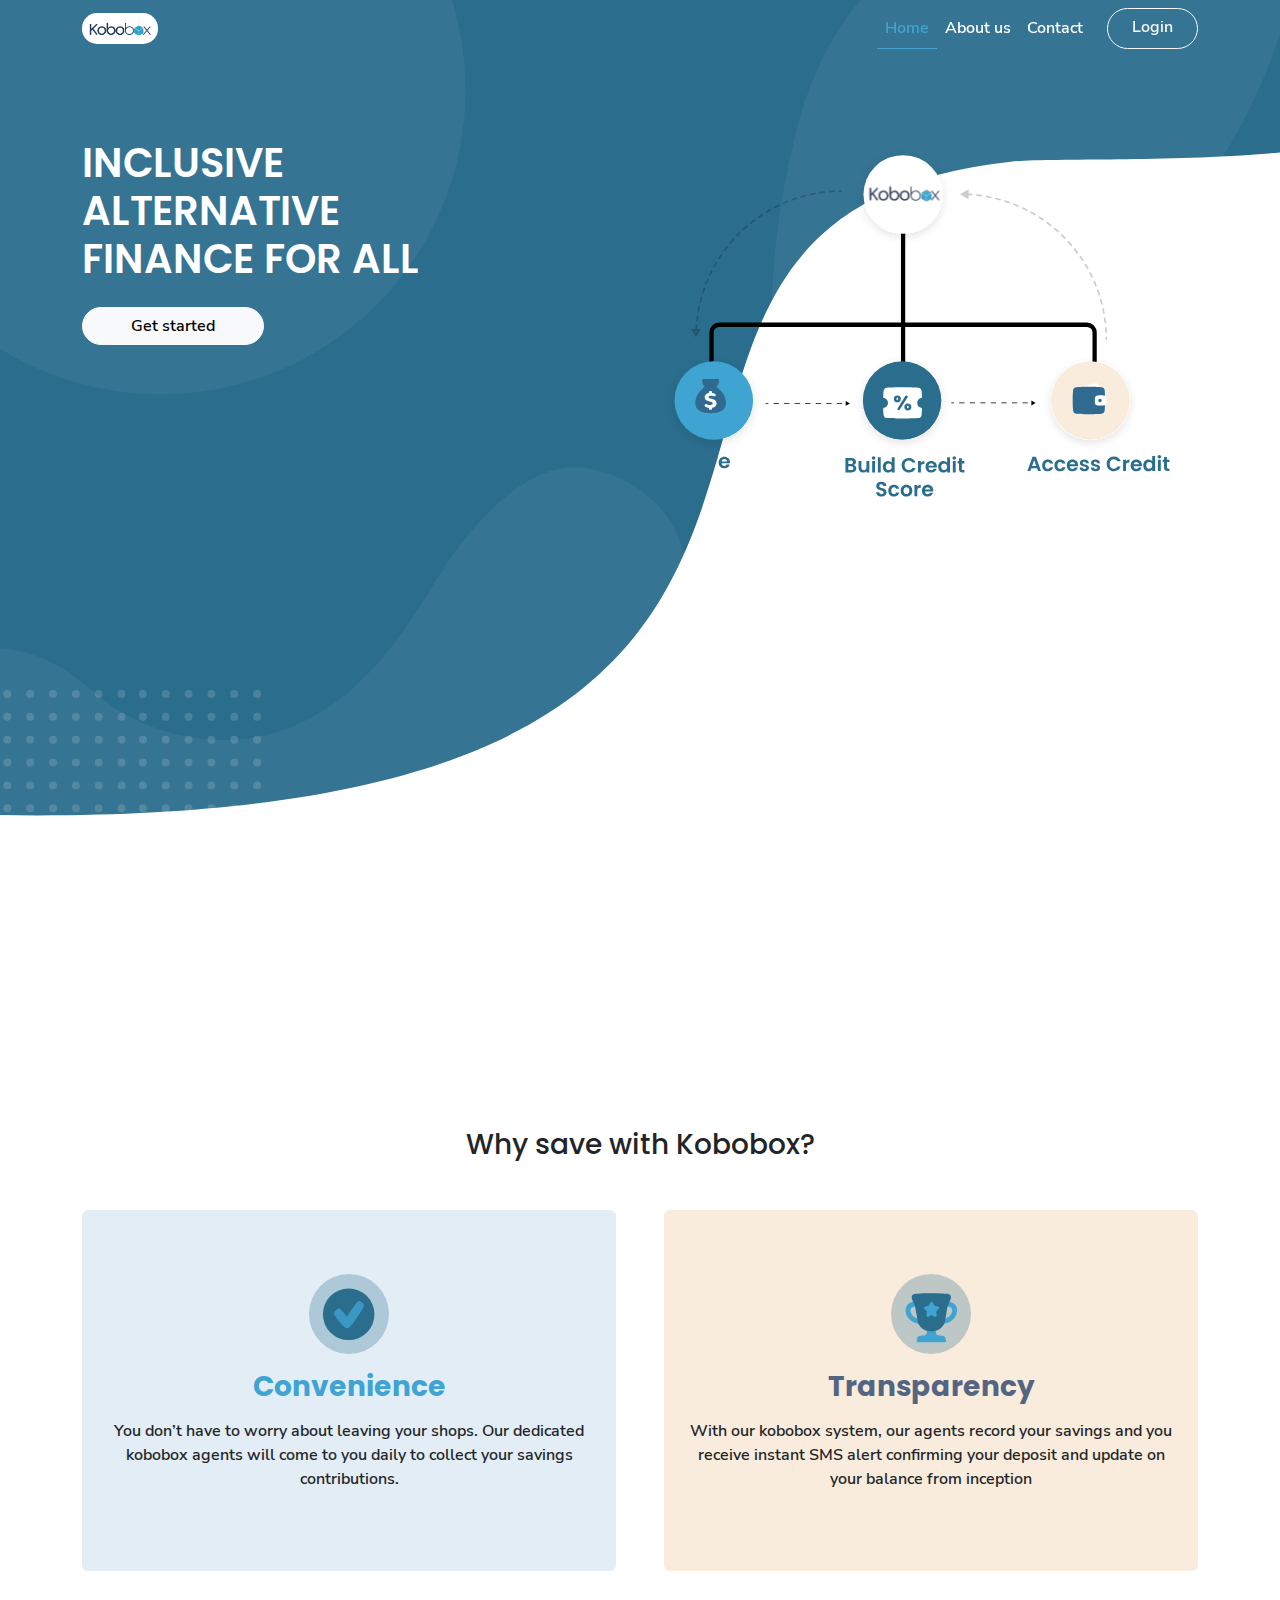
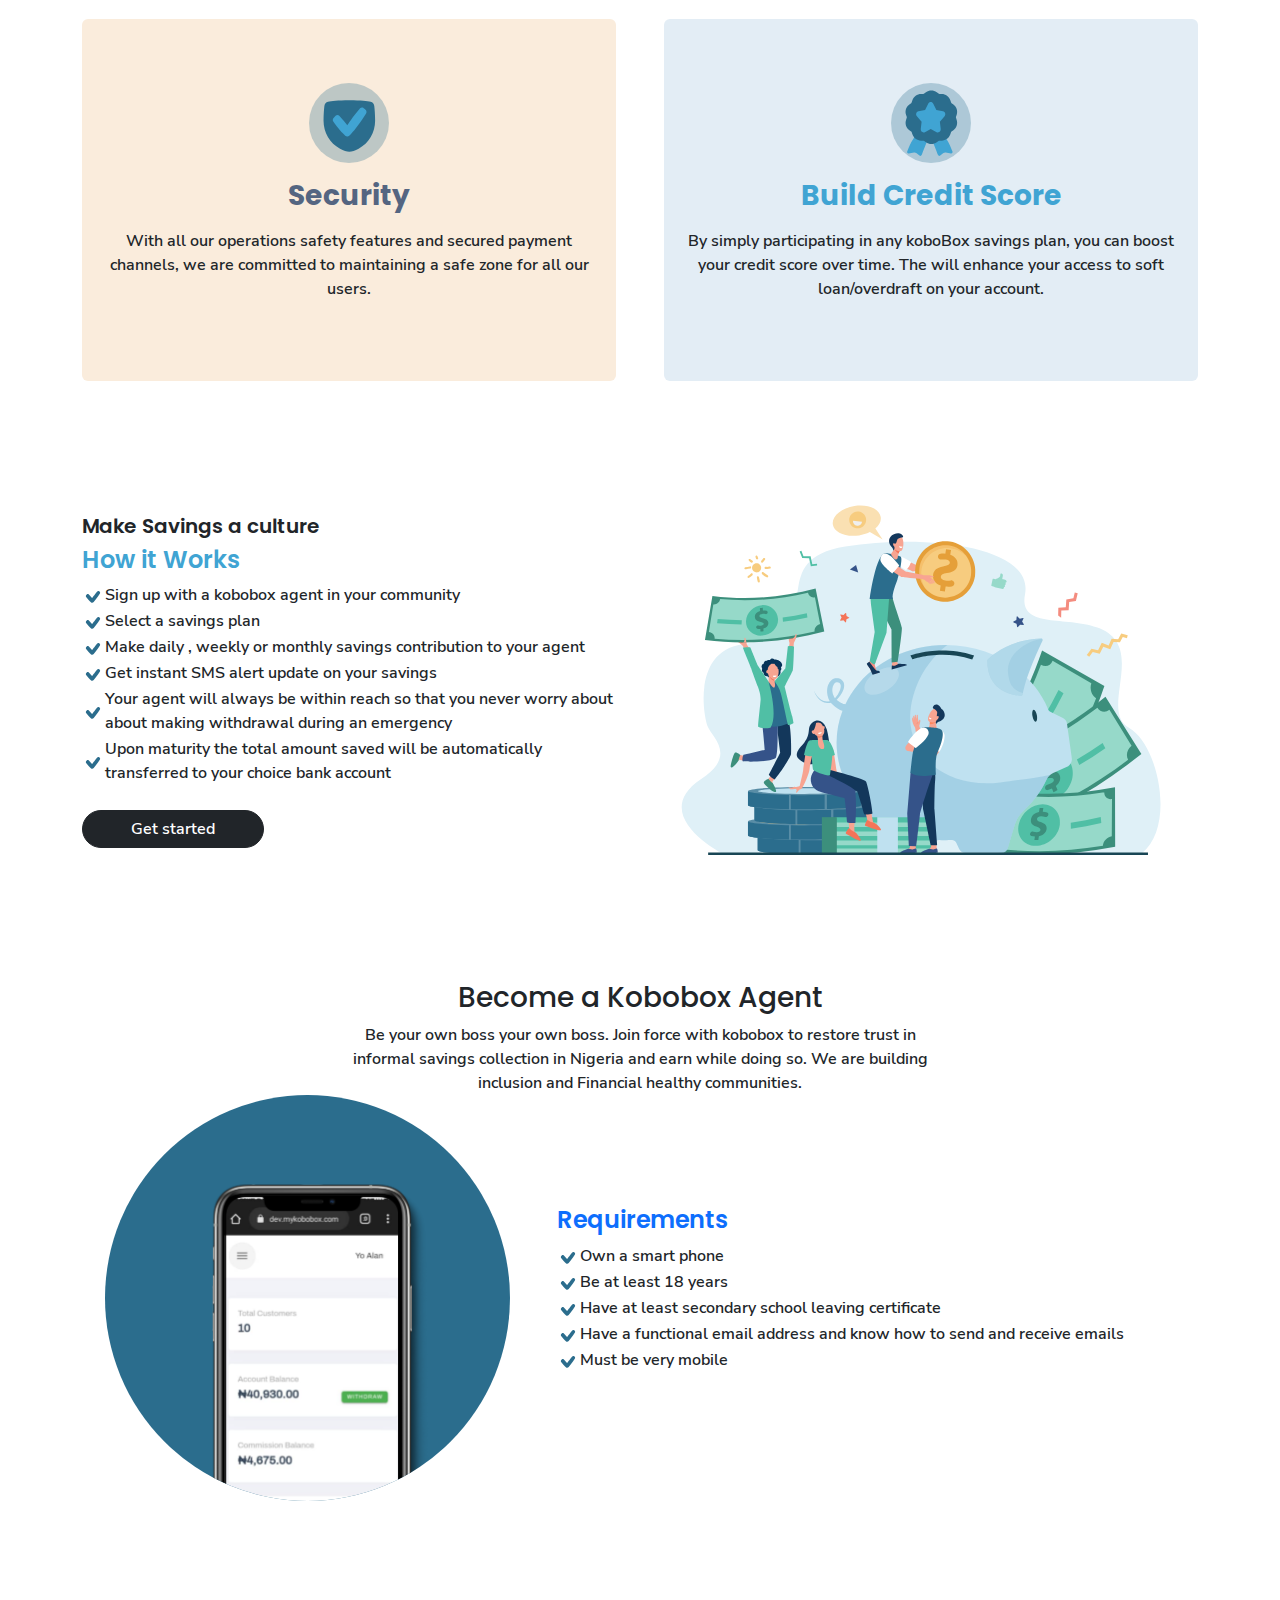
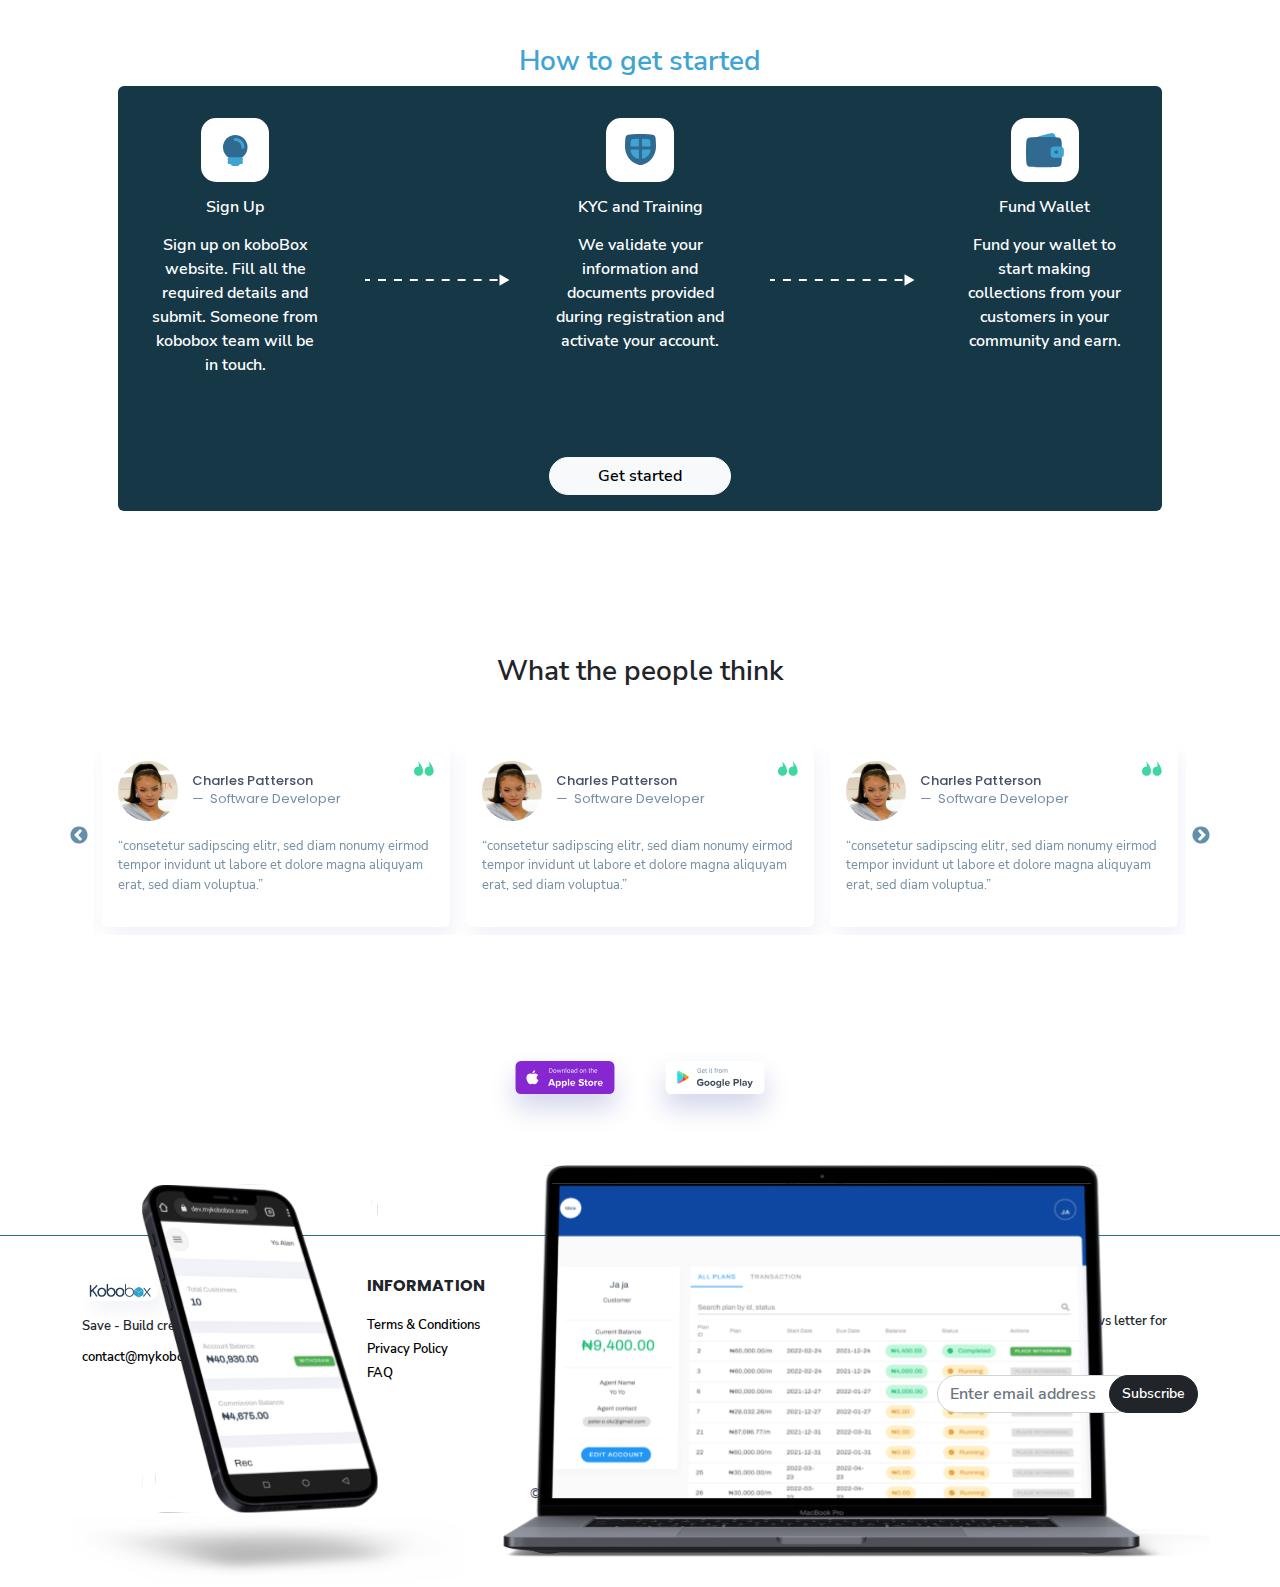
==== commit 6f678497: "Animate home content on scroll" ====
--- a/index.html
+++ b/index.html
@@ -65,7 +65,7 @@
 
 
     <div class="wrapper w-100">
-        <div class="banner-section">
+        <div class="banner-section animate-on-scroll">
             <div class="container" style="padding-top: 150px">
                 <div class="row">
                     <div class="col-md-6">
@@ -87,12 +87,12 @@
 
 
 
-        <div class="container why-section mt-5">
+        <div class="container why-section mt-5 js-scroll">
             <h3 class="text-center heading mb-5">Why save with Kobobox?</h3>
 
             <div class="row gx-5">
                 <div class="col-md-6">
-                    <div class="card bg--primary py-5 m-5 m-md-0 mb-md-5">
+                    <div class="card bg--primary py-5 m-5 m-md-0 mb-md-5 animate-on-scroll">
                         <div class="card-body">
                             <div class="d-flex justify-content-center mb-3">
                                 <img src="static/artboards/convenience.svg" class="mx-auto d-block" alt="">
@@ -111,7 +111,7 @@
                 </div>
 
                 <div class="col-md-6">
-                    <div class="card bg--secondary py-5 m-5 m-md-0 mb-md-5">
+                    <div class="card bg--secondary py-5 m-5 m-md-0 mb-md-5 animate-on-scroll">
                         <div class="card-body">
                             <div class="d-flex justify-content-center mb-3">
                                 <img src="static/artboards/transparency.svg" class="mx-auto d-block" alt="">
@@ -131,7 +131,7 @@
 
 
                 <div class="col-md-6">
-                    <div class="card bg--secondary py-5 m-5 m-md-0 mb-md-5">
+                    <div class="card bg--secondary py-5 m-5 m-md-0 mb-md-5 js-scroll animate-on-scroll">
                         <div class="card-body">
                             <div class="d-flex justify-content-center mb-3">
                                 <img src="static/artboards/security.svg" class="mx-auto d-block" alt="">
@@ -150,7 +150,7 @@
 
 
                 <div class="col-md-6">
-                    <div class="card bg--primary py-5 m-5 m-md-0 mb-md-5">
+                    <div class="card bg--primary py-5 m-5 m-md-0 mb-md-5 js-scroll animate-on-scroll">
                         <div class="card-body">
                             <div class="d-flex justify-content-center mb-3">
                                 <img src="static/artboards/credit-score.svg" class="mx-auto d-block" alt="">
@@ -173,7 +173,7 @@
 
 
         <!-- How it works -->
-        <div class="container how-it-works mt-5 mb-5">
+        <div class="container how-it-works mt-5 mb-5 animate-on-scroll">
             <div class="row">
                 <div class="col-md-6">
                     <div class="d-flex align-items-center h-100">
@@ -251,7 +251,7 @@
 
 
 
-        <div class="container kobobox-agent-section mt-5">
+        <div class="container kobobox-agent-section mt-5 animate-on-scroll">
             <h3 class="text-center heading pt-5">Become a <br class="d-md-none"> Kobobox Agent</h3>
             <p class="text-center first">Be your own boss your own boss. Join force with kobobox to restore trust in
                 informal
@@ -320,7 +320,7 @@
 
 
 
-        <div class="container get-started-section mt-5 p-5 p-md-none">
+        <div class="container get-started-section mt-5 p-5 p-md-none animate-on-scroll">
             <h3 class="text-center heading text--primary pt-5">How to get started</h3>
 
 
@@ -355,7 +355,7 @@
                         </div>
 
                         <div class="col-12 col-md">
-                            <div class="card bg-transparent border-0 mb-5">
+                            <div class="card bg-transparent border-0 mb-5 animate-on-scroll">
                                 <div class="card-body">
                                     <div class="d-flex justify-content-center mb-3">
                                         <img src="static/artboards/kyc.svg" class="mx-auto d-block" alt="">
@@ -372,14 +372,14 @@
                         </div>
 
                         <div class="col-12 col-md">
-                            <div class="d-flex justify-content-center align-items-center h-100">
+                            <div class="d-flex justify-content-center align-items-center h-100 animate-on-scroll">
                                 <img src="static/artboards/vector.svg" class="mx-auto d-none d-md-block" alt="">
                                 <img src="static/artboards/vector-vertical.svg" class="mx-auto d-block d-md-none" alt="">
                             </div>
                         </div>
 
                         <div class="col-12 col-md">
-                            <div class="card bg-transparent border-0 mb-5">
+                            <div class="card bg-transparent border-0 mb-5 animate-on-scroll">
                                 <div class="card-body">
                                     <div class="d-flex justify-content-center mb-3">
                                         <img src="static/artboards/fund-wallet.svg" class="mx-auto d-block" alt="">
@@ -406,7 +406,7 @@
 
 
 
-        <div class="container testimonial-section mt-5">
+        <div class="container testimonial-section mt-5 animate-on-scroll">
             <h3 class="text-center heading pt-5 mb-5">What the people think</h3>
             <div class="container">
                 <div class="testimonial-slider">
@@ -576,7 +576,7 @@
 
 
 
-        <div class="app-download position-relative mt-5">
+        <div class="app-download position-relative mt-5 animate-on-scroll">
 
             <div class="container position-relative">
                 <div class="overlay">
@@ -589,7 +589,7 @@
                         </div>
     
     
-                        <div class="devices">
+                        <div class="devices animate-on-scroll">
                             <img src="static/artboards/screens.svg" class="img-fluid" alt="">
                         </div>
     
@@ -601,7 +601,7 @@
 
 
 
-        <footer class="">
+        <footer class="animate-on-scroll">
             <div class="container">
                 <div class="row">
                     <div class="col-6 col-md-3 mb-5">
@@ -670,7 +670,7 @@
 
 
     <script src="static/assets/bootstrap/js/bootstrap.bundle.min.js"></script>
-    <script src="static/assets//js//jquery-3-6-0.js"></script>
+    <script src="static/assets/js/jquery-3-6-0.js"></script>
     <script src="static/assets/slick/slick.min.js"></script>
     <script src="static/assets/js/main.js"></script>
 </body>
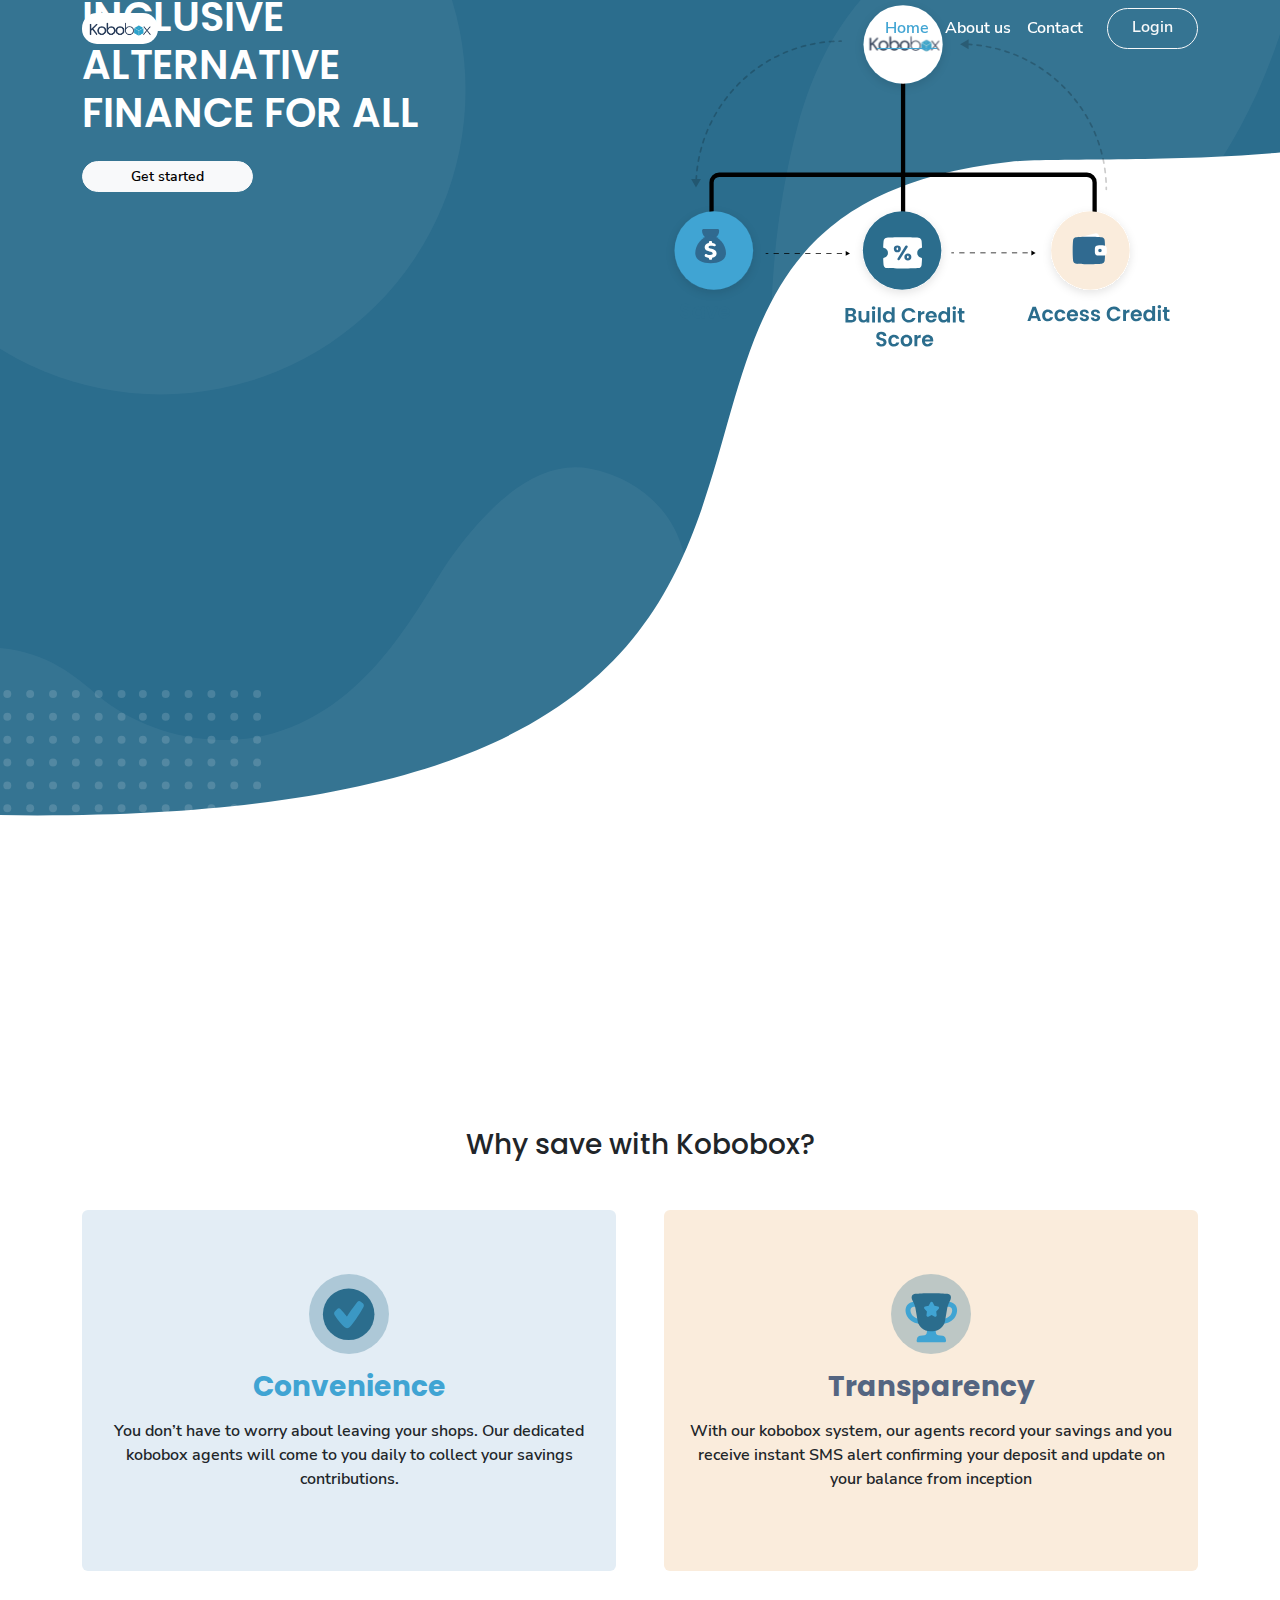
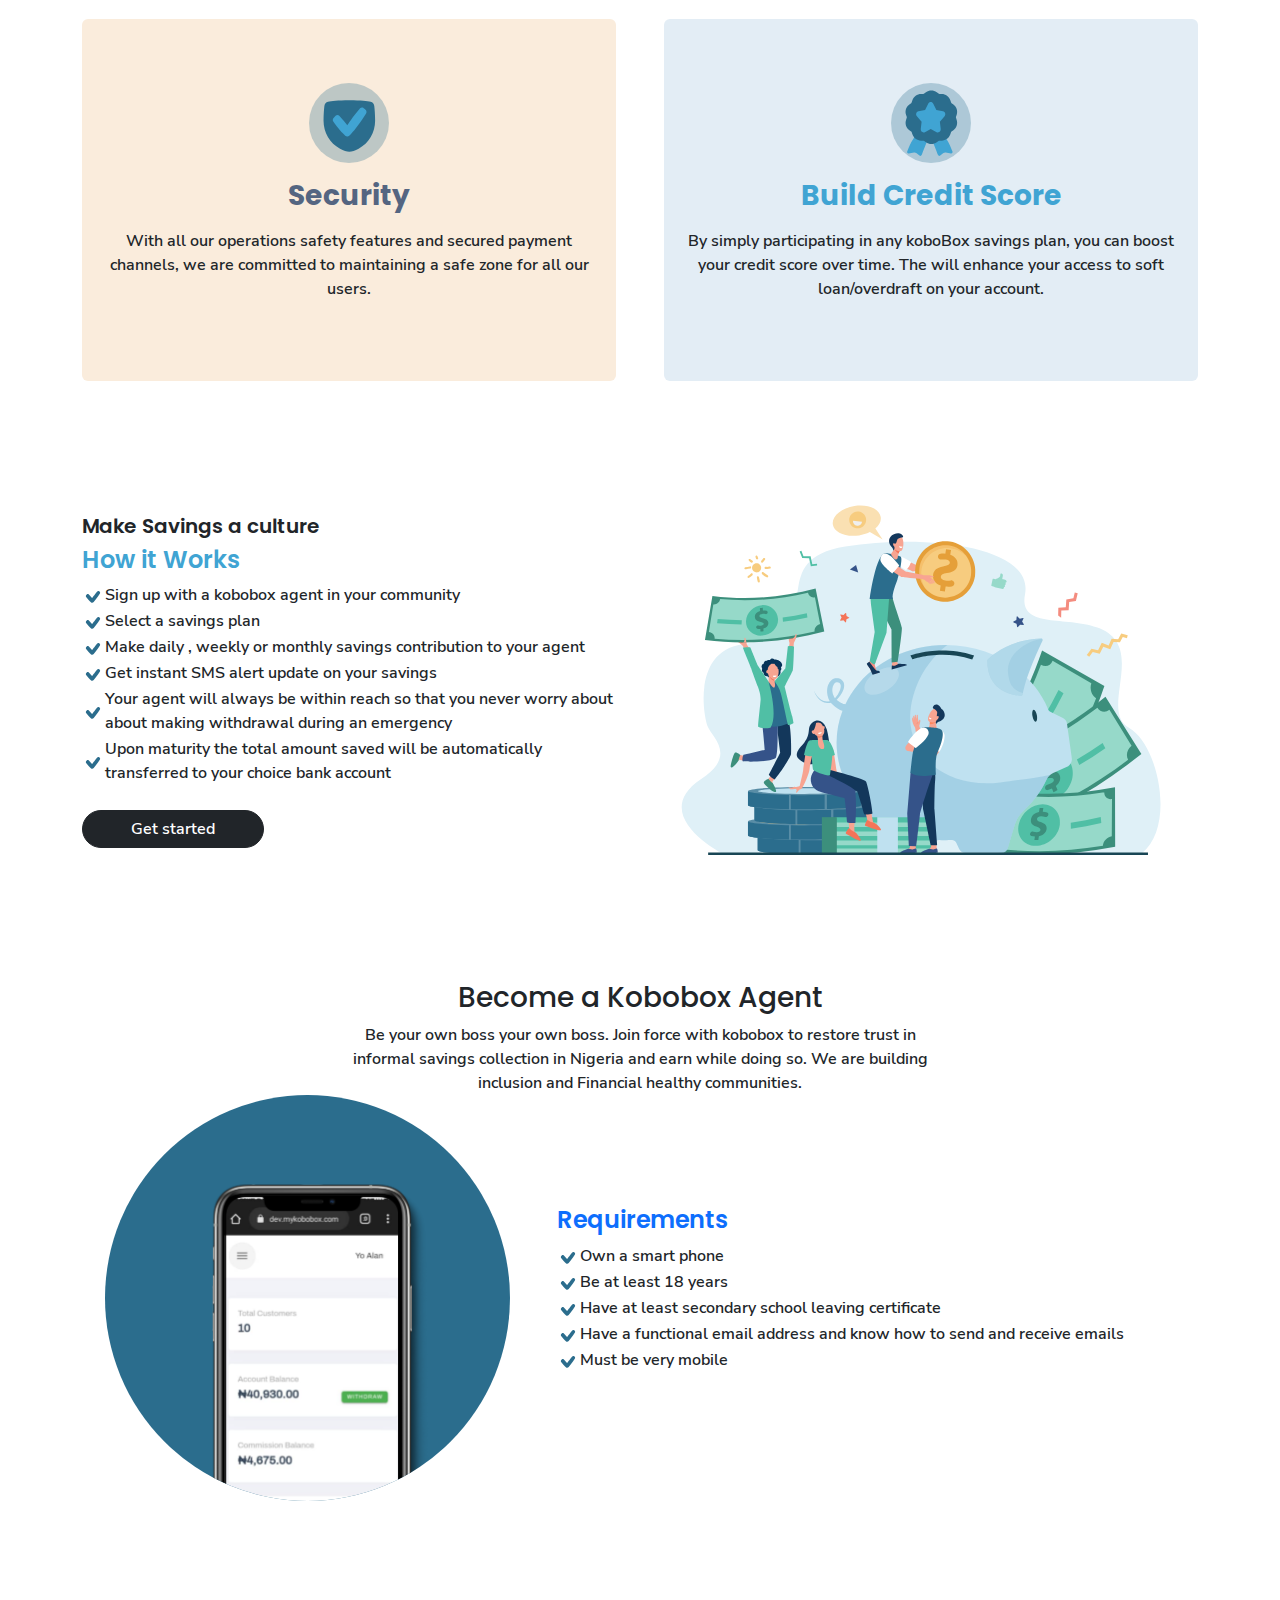
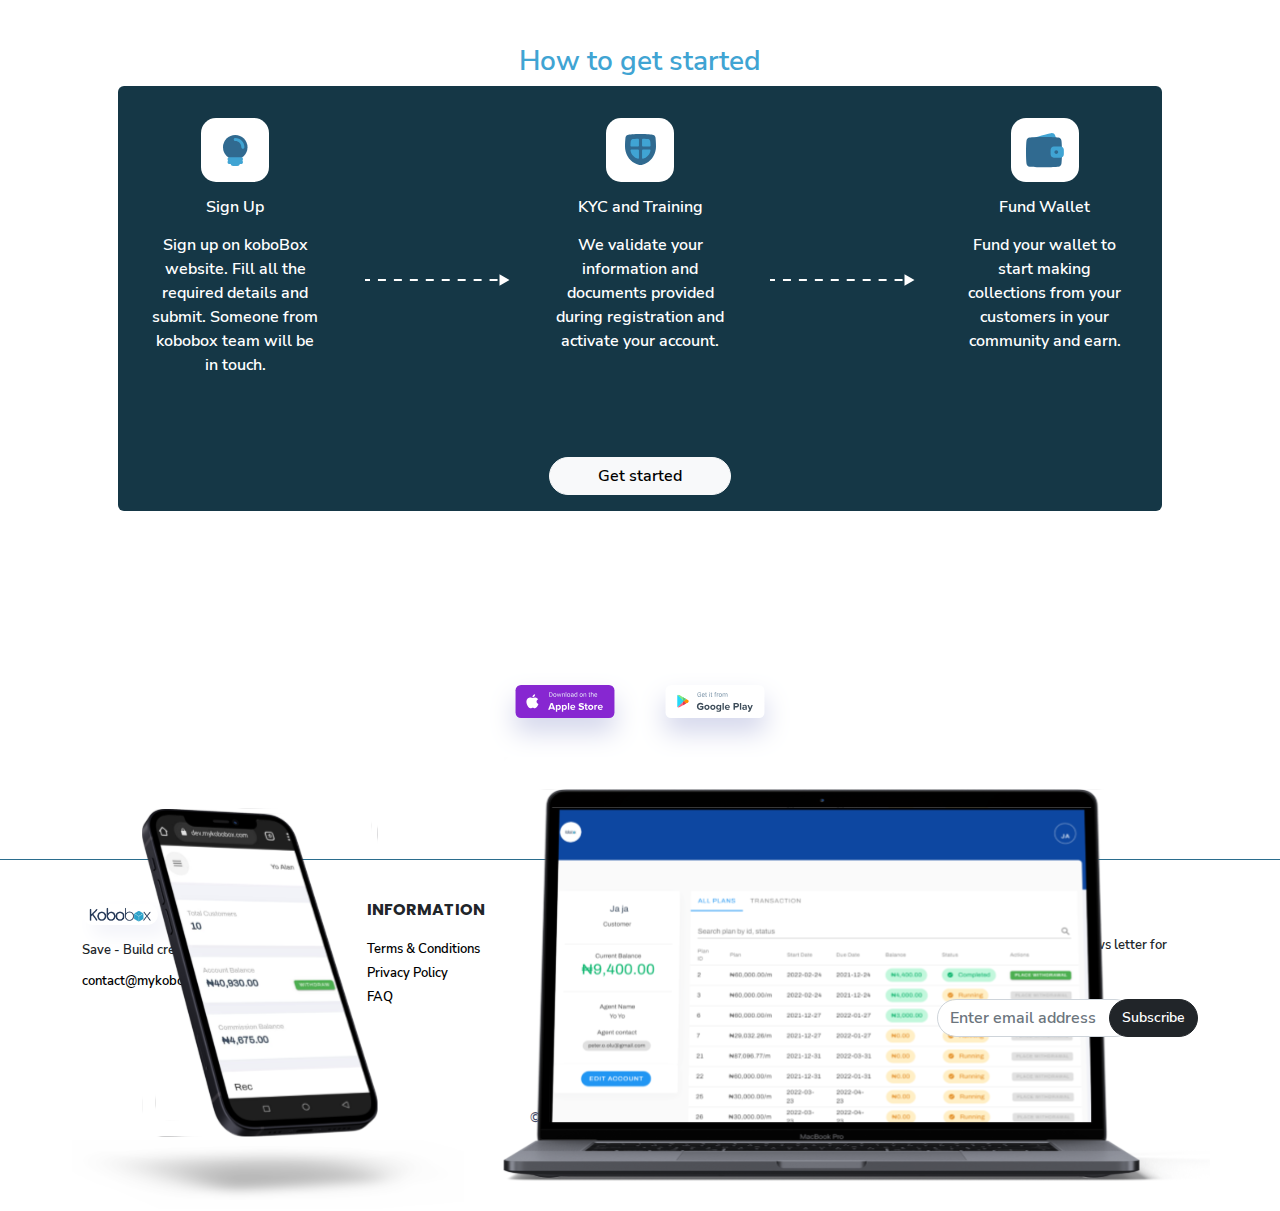
==== commit 3213e406: "hide sections with Lorem-ipsum text" ====
--- a/index.html
+++ b/index.html
@@ -20,7 +20,7 @@
 
 <body>
 
-    <header class="navbar navbar-expand-md fixed-top bg-nav">
+    <header class="navbar navbar-expand-md fixed-top ">
         <div class="container">
             <a class="navbar-brand" href="index.html">
                 <div class="logo-btn"><img src="static/images/logos/logo.png" width="70" /></div>
@@ -66,128 +66,226 @@
 
     <div class="wrapper w-100">
         <div class="banner-section animate-on-scroll">
-            <div class="container" style="padding-top: 150px">
+            <div class="container" >
                 <div class="row">
                     <div class="col-md-6">
                         <div class="d-flex align-items-center h-50 h-md-100">
                             <div class="mb-5 mb-md-0">
-                                <h1 class="animate__animated animate__pulse">INCLUSIVE <br />ALTERNATIVE <br />FINANCE FOR ALL</h1>
+                                <h1 class="animate__animated animate__pulse">INCLUSIVE <br />ALTERNATIVE <br />FINANCE
+                                    FOR ALL</h1>
                                 <div class="mt-4">
-                                    <a href="" class="btn btn-light px-5">Get started</a>
-                                </div>
-                            </div>
-                        </div>
-                    </div>
-                    <div class="col-md-6">
-                        <img src="static/artboards/graph.svg" class="mx-auto d-block animate__animated animate__swing" width="95%" alt="">
-                    </div>
-                </div>
-            </div>
-        </div>
-
-
-
-        <div class="container why-section mt-5 js-scroll">
-            <h3 class="text-center heading mb-5">Why save with Kobobox?</h3>
-
-            <div class="row gx-5">
-                <div class="col-md-6">
-                    <div class="card bg--primary py-5 m-5 m-md-0 mb-md-5 animate-on-scroll">
-                        <div class="card-body">
-                            <div class="d-flex justify-content-center mb-3">
-                                <img src="static/artboards/convenience.svg" class="mx-auto d-block" alt="">
-                            </div>
-                            <h3 class="title text-center mb-3 text--primary">Convenience</h3>
+                                    <a href="" class="btn btn-light btn-sm px-5">Get started</a>
+                                </div>
+                            </div>
+                        </div>
+                    </div>
+                    <div class="col-md-6">
+                        <img src="static/artboards/graph.svg" class="mx-auto d-block animate__animated animate__swing"
+                            width="95%" alt="">
+                    </div>
+                </div>
+            </div>
+        </div>
+
+
+
+        <div class="why-section mt-5 js-scroll">
+            <div class="container">
+                <h3 class="text-center heading mb-5">Why save with Kobobox?</h3>
+
+                <div class="row gx-5">
+                    <div class="col-md-6">
+                        <div class="card bg--primary py-5 m-5 m-md-0 mb-md-5 animate-on-scroll">
+                            <div class="card-body">
+                                <div class="d-flex justify-content-center mb-3">
+                                    <img src="static/artboards/convenience.svg" class="mx-auto d-block" alt="">
+                                </div>
+                                <h3 class="title text-center mb-3 text--primary">Convenience</h3>
+                                <div>
+                                    <p class="text-center">
+                                        You don’t have to worry about leaving your
+                                        shops. Our dedicated kobobox agents
+                                        will come to you daily to collect your
+                                        savings contributions.
+                                    </p>
+                                </div>
+                            </div>
+                        </div>
+                    </div>
+
+                    <div class="col-md-6">
+                        <div class="card bg--secondary py-5 m-5 m-md-0 mb-md-5 animate-on-scroll">
+                            <div class="card-body">
+                                <div class="d-flex justify-content-center mb-3">
+                                    <img src="static/artboards/transparency.svg" class="mx-auto d-block" alt="">
+                                </div>
+                                <h3 class="title text-center text--secondary mb-3">Transparency</h3>
+                                <div>
+                                    <p class="text-center">
+                                        With our kobobox system, our agents
+                                        record your savings and you receive instant
+                                        SMS alert confirming your deposit and
+                                        update on your balance from inception
+                                    </p>
+                                </div>
+                            </div>
+                        </div>
+                    </div>
+
+
+                    <div class="col-md-6">
+                        <div class="card bg--secondary py-5 m-5 m-md-0 mb-md-5 js-scroll animate-on-scroll">
+                            <div class="card-body">
+                                <div class="d-flex justify-content-center mb-3">
+                                    <img src="static/artboards/security.svg" class="mx-auto d-block" alt="">
+                                </div>
+                                <h3 class="title text-center mb-3 text--secondary">Security</h3>
+                                <div>
+                                    <p class="text-center">
+                                        With all our operations safety features
+                                        and secured payment channels, we are committed to maintaining a safe zone
+                                        for all our users.
+                                    </p>
+                                </div>
+                            </div>
+                        </div>
+                    </div>
+
+
+                    <div class="col-md-6">
+                        <div class="card bg--primary py-5 m-5 m-md-0 mb-md-5 js-scroll animate-on-scroll">
+                            <div class="card-body">
+                                <div class="d-flex justify-content-center mb-3">
+                                    <img src="static/artboards/credit-score.svg" class="mx-auto d-block" alt="">
+                                </div>
+                                <h3 class="title text-center text--primary mb-3">Build Credit Score</h3>
+                                <div>
+                                    <p class="text-center">
+                                        By simply participating in any koboBox savings plan, you can boost your credit
+                                        score
+                                        over time.
+                                        The will enhance your access to soft loan/overdraft on your account.
+                                    </p>
+                                </div>
+                            </div>
+                        </div>
+                    </div>
+
+
+                </div>
+            </div>
+        </div>
+
+
+        <!-- How it works -->
+        <div class="how-it-works mt-5 mb-5 animate-on-scroll">
+            <div class="container">
+                <div class="row">
+                    <div class="col-md-6">
+                        <div class="d-flex align-items-center h-100">
                             <div>
-                                <p class="text-center">
-                                    You don’t have to worry about leaving your
-                                    shops. Our dedicated kobobox agents
-                                    will come to you daily to collect your
-                                    savings contributions.
-                                </p>
-                            </div>
-                        </div>
-                    </div>
-                </div>
-
-                <div class="col-md-6">
-                    <div class="card bg--secondary py-5 m-5 m-md-0 mb-md-5 animate-on-scroll">
-                        <div class="card-body">
-                            <div class="d-flex justify-content-center mb-3">
-                                <img src="static/artboards/transparency.svg" class="mx-auto d-block" alt="">
-                            </div>
-                            <h3 class="title text-center text--secondary mb-3">Transparency</h3>
+                                <h5>Make Savings a culture</h5>
+                                <h4 class="text--primary">How it Works</h4>
+
+                                <div>
+                                    <ul class="kobobox-list list-unstyled animate-on-scroll">
+                                        <li>
+                                            <table>
+                                                <tr>
+                                                    <td><img src="static/artboards/check.svg" alt=""></td>
+                                                    <td>Sign up with a kobobox agent in your community</td>
+                                                </tr>
+                                            </table>
+                                        </li>
+                                        <li>
+                                            <table>
+                                                <tr>
+                                                    <td><img src="static/artboards/check.svg" alt=""></td>
+                                                    <td>Select a savings plan</td>
+                                                </tr>
+                                            </table>
+                                        </li>
+                                        <li>
+                                            <table>
+                                                <tr>
+                                                    <td><img src="static/artboards/check.svg" alt=""></td>
+                                                    <td>Make daily , weekly or monthly savings contribution to your
+                                                        agent
+                                                    </td>
+                                                </tr>
+                                            </table>
+                                        </li>
+                                        <li>
+                                            <table>
+                                                <tr>
+                                                    <td><img src="static/artboards/check.svg" alt=""></td>
+                                                    <td>Get instant SMS alert update on your savings</td>
+                                                </tr>
+                                            </table>
+                                        </li>
+                                        <li>
+                                            <table>
+                                                <tr>
+                                                    <td><img src="static/artboards/check.svg" alt=""></td>
+                                                    <td>Your agent will always be within reach so that you never worry
+                                                        about
+                                                        about making withdrawal during an emergency</td>
+                                                </tr>
+                                            </table>
+                                        </li>
+                                        <li>
+                                            <table>
+                                                <tr>
+                                                    <td><img src="static/artboards/check.svg" alt=""></td>
+                                                    <td>Upon maturity the total amount saved will be automatically
+                                                        transferred to your choice bank account</td>
+                                                </tr>
+                                            </table>
+                                        </li>
+                                    </ul>
+                                </div>
+
+                                <div class="mt-4">
+                                    <a href="" class="btn btn-dark px-5">Get started</a>
+                                </div>
+                            </div>
+                        </div>
+                    </div>
+                    <div class="col-md-6">
+                        <img src="static/artboards/hiw.svg" class="mx-auto d-block animate-on-scroll" width="100%"
+                            alt="">
+                    </div>
+                </div>
+            </div>
+        </div>
+
+
+
+        <div class="kobobox-agent-section mt-5 animate-on-scroll">
+            <div class="container">
+                <h3 class="text-center heading pt-5 animate-on-scroll">Become a <br class="d-md-none"> Kobobox Agent
+                </h3>
+                <p class="text-center first">Be your own boss your own boss. Join force with kobobox to restore trust in
+                    informal
+                    savings collection in Nigeria and earn while doing so.
+                    We are building inclusion and Financial healthy communities.</p>
+
+
+                <div class="row">
+                    <div class="col-md-5 m-3 m-md-0">
+                        <img src="static/artboards/agent.svg" class="mx-auto d-block animate-on-scroll" width="90%"
+                            alt="">
+                    </div>
+                    <div class="col-md-7">
+                        <div class="d-flex align-items-center h-100">
                             <div>
-                                <p class="text-center">
-                                    With our kobobox system, our agents
-                                    record your savings and you receive instant
-                                    SMS alert confirming your deposit and
-                                    update on your balance from inception
-                                </p>
-                            </div>
-                        </div>
-                    </div>
-                </div>
-
-
-                <div class="col-md-6">
-                    <div class="card bg--secondary py-5 m-5 m-md-0 mb-md-5 js-scroll animate-on-scroll">
-                        <div class="card-body">
-                            <div class="d-flex justify-content-center mb-3">
-                                <img src="static/artboards/security.svg" class="mx-auto d-block" alt="">
-                            </div>
-                            <h3 class="title text-center mb-3 text--secondary">Security</h3>
-                            <div>
-                                <p class="text-center">
-                                    With all our operations safety features
-                                    and secured payment channels, we are committed to maintaining a safe zone
-                                    for all our users.
-                                </p>
-                            </div>
-                        </div>
-                    </div>
-                </div>
-
-
-                <div class="col-md-6">
-                    <div class="card bg--primary py-5 m-5 m-md-0 mb-md-5 js-scroll animate-on-scroll">
-                        <div class="card-body">
-                            <div class="d-flex justify-content-center mb-3">
-                                <img src="static/artboards/credit-score.svg" class="mx-auto d-block" alt="">
-                            </div>
-                            <h3 class="title text-center text--primary mb-3">Build Credit Score</h3>
-                            <div>
-                                <p class="text-center">
-                                    By simply participating in any koboBox savings plan, you can boost your credit score
-                                    over time.
-                                    The will enhance your access to soft loan/overdraft on your account.
-                                </p>
-                            </div>
-                        </div>
-                    </div>
-                </div>
-
-
-            </div>
-        </div>
-
-
-        <!-- How it works -->
-        <div class="container how-it-works mt-5 mb-5 animate-on-scroll">
-            <div class="row">
-                <div class="col-md-6">
-                    <div class="d-flex align-items-center h-100">
-                        <div>
-                            <h5>Make Savings a culture</h5>
-                            <h4 class="text--primary">How it Works</h4>
-
-                            <div>
+                                <h4 class="text-primary text-center text-md-start">Requirements</h4>
                                 <ul class="kobobox-list list-unstyled">
                                     <li>
                                         <table>
                                             <tr>
                                                 <td><img src="static/artboards/check.svg" alt=""></td>
-                                                <td>Sign up with a kobobox agent in your community</td>
+                                                <td>Own a smart phone</td>
                                             </tr>
                                         </table>
                                     </li>
@@ -195,7 +293,7 @@
                                         <table>
                                             <tr>
                                                 <td><img src="static/artboards/check.svg" alt=""></td>
-                                                <td>Select a savings plan</td>
+                                                <td>Be at least 18 years</td>
                                             </tr>
                                         </table>
                                     </li>
@@ -203,7 +301,16 @@
                                         <table>
                                             <tr>
                                                 <td><img src="static/artboards/check.svg" alt=""></td>
-                                                <td>Make daily , weekly or monthly savings contribution to your agent
+                                                <td>Have at least secondary school leaving certificate</td>
+                                            </tr>
+                                        </table>
+                                    </li>
+                                    <li>
+                                        <table>
+                                            <tr>
+                                                <td><img src="static/artboards/check.svg" alt=""></td>
+                                                <td>Have a functional email address and know how to send and receive
+                                                    emails
                                                 </td>
                                             </tr>
                                         </table>
@@ -212,104 +319,12 @@
                                         <table>
                                             <tr>
                                                 <td><img src="static/artboards/check.svg" alt=""></td>
-                                                <td>Get instant SMS alert update on your savings</td>
-                                            </tr>
-                                        </table>
-                                    </li>
-                                    <li>
-                                        <table>
-                                            <tr>
-                                                <td><img src="static/artboards/check.svg" alt=""></td>
-                                                <td>Your agent will always be within reach so that you never worry about
-                                                    about making withdrawal during an emergency</td>
-                                            </tr>
-                                        </table>
-                                    </li>
-                                    <li>
-                                        <table>
-                                            <tr>
-                                                <td><img src="static/artboards/check.svg" alt=""></td>
-                                                <td>Upon maturity the total amount saved will be automatically
-                                                    transferred to your choice bank account</td>
+                                                <td>Must be very mobile</td>
                                             </tr>
                                         </table>
                                     </li>
                                 </ul>
                             </div>
-
-                            <div class="mt-4">
-                                <a href="" class="btn btn-dark px-5">Get started</a>
-                            </div>
-                        </div>
-                    </div>
-                </div>
-                <div class="col-md-6">
-                    <img src="static/artboards/hiw.svg" class="mx-auto d-block" width="100%" alt="">
-                </div>
-            </div>
-        </div>
-
-
-
-        <div class="container kobobox-agent-section mt-5 animate-on-scroll">
-            <h3 class="text-center heading pt-5">Become a <br class="d-md-none"> Kobobox Agent</h3>
-            <p class="text-center first">Be your own boss your own boss. Join force with kobobox to restore trust in
-                informal
-                savings collection in Nigeria and earn while doing so.
-                We are building inclusion and Financial healthy communities.</p>
-
-
-            <div class="row">
-                <div class="col-md-5 m-3 m-md-0">
-                    <img src="static/artboards/agent.svg" class="mx-auto d-block" width="90%" alt="">
-                </div>
-                <div class="col-md-7">
-                    <div class="d-flex align-items-center h-100">
-                        <div>
-                            <h4 class="text-primary text-center text-md-start">Requirements</h4>
-                            <ul class="kobobox-list list-unstyled">
-                                <li>
-                                    <table>
-                                        <tr>
-                                            <td><img src="static/artboards/check.svg" alt=""></td>
-                                            <td>Own a smart phone</td>
-                                        </tr>
-                                    </table>
-                                </li>
-                                <li>
-                                    <table>
-                                        <tr>
-                                            <td><img src="static/artboards/check.svg" alt=""></td>
-                                            <td>Be at least 18 years</td>
-                                        </tr>
-                                    </table>
-                                </li>
-                                <li>
-                                    <table>
-                                        <tr>
-                                            <td><img src="static/artboards/check.svg" alt=""></td>
-                                            <td>Have at least secondary school leaving certificate</td>
-                                        </tr>
-                                    </table>
-                                </li>
-                                <li>
-                                    <table>
-                                        <tr>
-                                            <td><img src="static/artboards/check.svg" alt=""></td>
-                                            <td>Have a functional email address and know how to send and receive emails
-                                            </td>
-                                        </tr>
-                                    </table>
-                                </li>
-                                <li>
-                                    <table>
-                                        <tr>
-                                            <td><img src="static/artboards/check.svg" alt=""></td>
-                                            <td>Must be very mobile</td>
-                                        </tr>
-                                    </table>
-                                </li>
-                            </ul>
                         </div>
                     </div>
                 </div>
@@ -331,7 +346,7 @@
 
                     <div class="row gx-0">
                         <div class="col-12 col-md">
-                            <div class="card bg-transparent border-0 mb-5">
+                            <div class="card bg-transparent border-0 mb-5 animate-on-scroll">
                                 <div class="card-body">
                                     <div class="d-flex justify-content-center mb-3">
                                         <img src="static/artboards/signup.svg" class="mx-auto d-block" alt="">
@@ -348,9 +363,10 @@
                         </div>
 
                         <div class="col-12 col-md">
-                            <div class="d-flex justify-content-center align-items-center h-100">
+                            <div class="d-flex justify-content-center align-items-center h-100 animate-on-scroll">
                                 <img src="static/artboards/vector.svg" class="mx-auto d-none d-md-block" alt="">
-                                <img src="static/artboards/vector-vertical.svg" class="mx-auto d-block d-md-none" alt="">
+                                <img src="static/artboards/vector-vertical.svg" class="mx-auto d-block d-md-none"
+                                    alt="">
                             </div>
                         </div>
 
@@ -374,7 +390,8 @@
                         <div class="col-12 col-md">
                             <div class="d-flex justify-content-center align-items-center h-100 animate-on-scroll">
                                 <img src="static/artboards/vector.svg" class="mx-auto d-none d-md-block" alt="">
-                                <img src="static/artboards/vector-vertical.svg" class="mx-auto d-block d-md-none" alt="">
+                                <img src="static/artboards/vector-vertical.svg" class="mx-auto d-block d-md-none"
+                                    alt="">
                             </div>
                         </div>
 
@@ -406,9 +423,12 @@
 
 
 
-        <div class="container testimonial-section mt-5 animate-on-scroll">
-            <h3 class="text-center heading pt-5 mb-5">What the people think</h3>
-            <div class="container">
+
+        <!-- hide testimonial with "d-none" -->
+        <div class="testimonial-section mt-5 animate-on-scroll d-none">
+
+            <div class="container px-4">
+                <h3 class="text-center heading pt-5 mb-5">What the people think</h3>
                 <div class="testimonial-slider">
                     <div class="p-2">
                         <div class="card">
@@ -431,8 +451,8 @@
                                             </div>
                                         </div>
                                     </div>
-    
-    
+
+
                                 </figure>
                                 <p class="comment">
                                     “consetetur sadipscing elitr, sed diam nonumy eirmod tempor invidunt ut
@@ -441,7 +461,7 @@
                             </div>
                         </div>
                     </div>
-    
+
                     <div class="p-2">
                         <div class="card">
                             <div class="card-body">
@@ -463,8 +483,8 @@
                                             </div>
                                         </div>
                                     </div>
-    
-    
+
+
                                 </figure>
                                 <p class="comment">
                                     “consetetur sadipscing elitr, sed diam nonumy eirmod tempor invidunt ut
@@ -473,7 +493,7 @@
                             </div>
                         </div>
                     </div>
-    
+
                     <div class="p-2">
                         <div class="card">
                             <div class="card-body">
@@ -495,8 +515,8 @@
                                             </div>
                                         </div>
                                     </div>
-    
-    
+
+
                                 </figure>
                                 <p class="comment">
                                     “consetetur sadipscing elitr, sed diam nonumy eirmod tempor invidunt ut
@@ -505,7 +525,7 @@
                             </div>
                         </div>
                     </div>
-    
+
                     <div class="p-2">
                         <div class="card">
                             <div class="card-body">
@@ -527,8 +547,8 @@
                                             </div>
                                         </div>
                                     </div>
-    
-    
+
+
                                 </figure>
                                 <p class="comment">
                                     “consetetur sadipscing elitr, sed diam nonumy eirmod tempor invidunt ut
@@ -537,7 +557,7 @@
                             </div>
                         </div>
                     </div>
-    
+
                     <div class="p-2">
                         <div class="card">
                             <div class="card-body">
@@ -559,8 +579,8 @@
                                             </div>
                                         </div>
                                     </div>
-    
-    
+
+
                                 </figure>
                                 <p class="comment">
                                     “consetetur sadipscing elitr, sed diam nonumy eirmod tempor invidunt ut
@@ -581,27 +601,28 @@
             <div class="container position-relative">
                 <div class="overlay">
                     <div class="text-center text-white">
-                        <h4>Kobobox App is <br class="d-md-none" />now availbe for <br class="d-none d-md-block"/>download <br class="d-md-none"/>for free</h4>
-    
-                        <div class="btnx d-flex justify-content-center" >
+                        <h4>Kobobox App is <br class="d-md-none" />now availbe for <br
+                                class="d-none d-md-block" />download <br class="d-md-none" />for free</h4>
+
+                        <div class="btnx d-flex justify-content-center">
                             <a href=""><img src="static/artboards/apple-store.svg" alt=""></a>
                             <a href=""><img src="static/artboards/google-play.svg" alt=""></a>
                         </div>
-    
-    
+
+
                         <div class="devices animate-on-scroll">
                             <img src="static/artboards/screens.svg" class="img-fluid" alt="">
                         </div>
-    
-                    </div>
-                </div>
-            </div>
-        </div>
-
-
-
-
-        <footer class="animate-on-scroll">
+
+                    </div>
+                </div>
+            </div>
+        </div>
+
+
+
+
+        <footer class="">
             <div class="container">
                 <div class="row">
                     <div class="col-6 col-md-3 mb-5">
@@ -609,11 +630,11 @@
                             <div class="logo-btn mb-3"><img src="static/images/logos/logo.png" width="70" /></div>
                         </a>
 
-                        <p class="mb-2">Save -  Build credit score -  
+                        <p class="mb-2">Save - Build credit score -
                             Access credit</p>
 
                         <a class="d-inline-block mb-3" href="mailto:contact@mykobobox.com">contact@mykobobox.com</a>
-                        
+
                         <div>
                             <a href="" class="d-inline-block me-2">
                                 <img src="static/artboards/social-fb.svg" alt="">
@@ -633,8 +654,8 @@
                         <h5 class="mb-3">INFORMATION</h5>
 
                         <ul class="list-unstyled">
-                            <li><a href="tnc.html">Terms & Conditions</a></li>
-                            <li><a href="privacy-policy.html">Privacy Policy</a></li>
+                            <li><a href="javascript:void(0)">Terms & Conditions</a></li>
+                            <li><a href="javascript:void(0)">Privacy Policy</a></li>
                             <li><a href="contact.html?#faq">FAQ</a></li>
                         </ul>
                     </div>
@@ -656,7 +677,7 @@
                         <div class="input-group">
                             <input type="text" class="form-control" placeholder="Enter email address">
                             <button class="btn btn-dark" type="button" id="button-addon2">Subscribe</button>
-                            </div>
+                        </div>
                     </div>
                 </div>
 
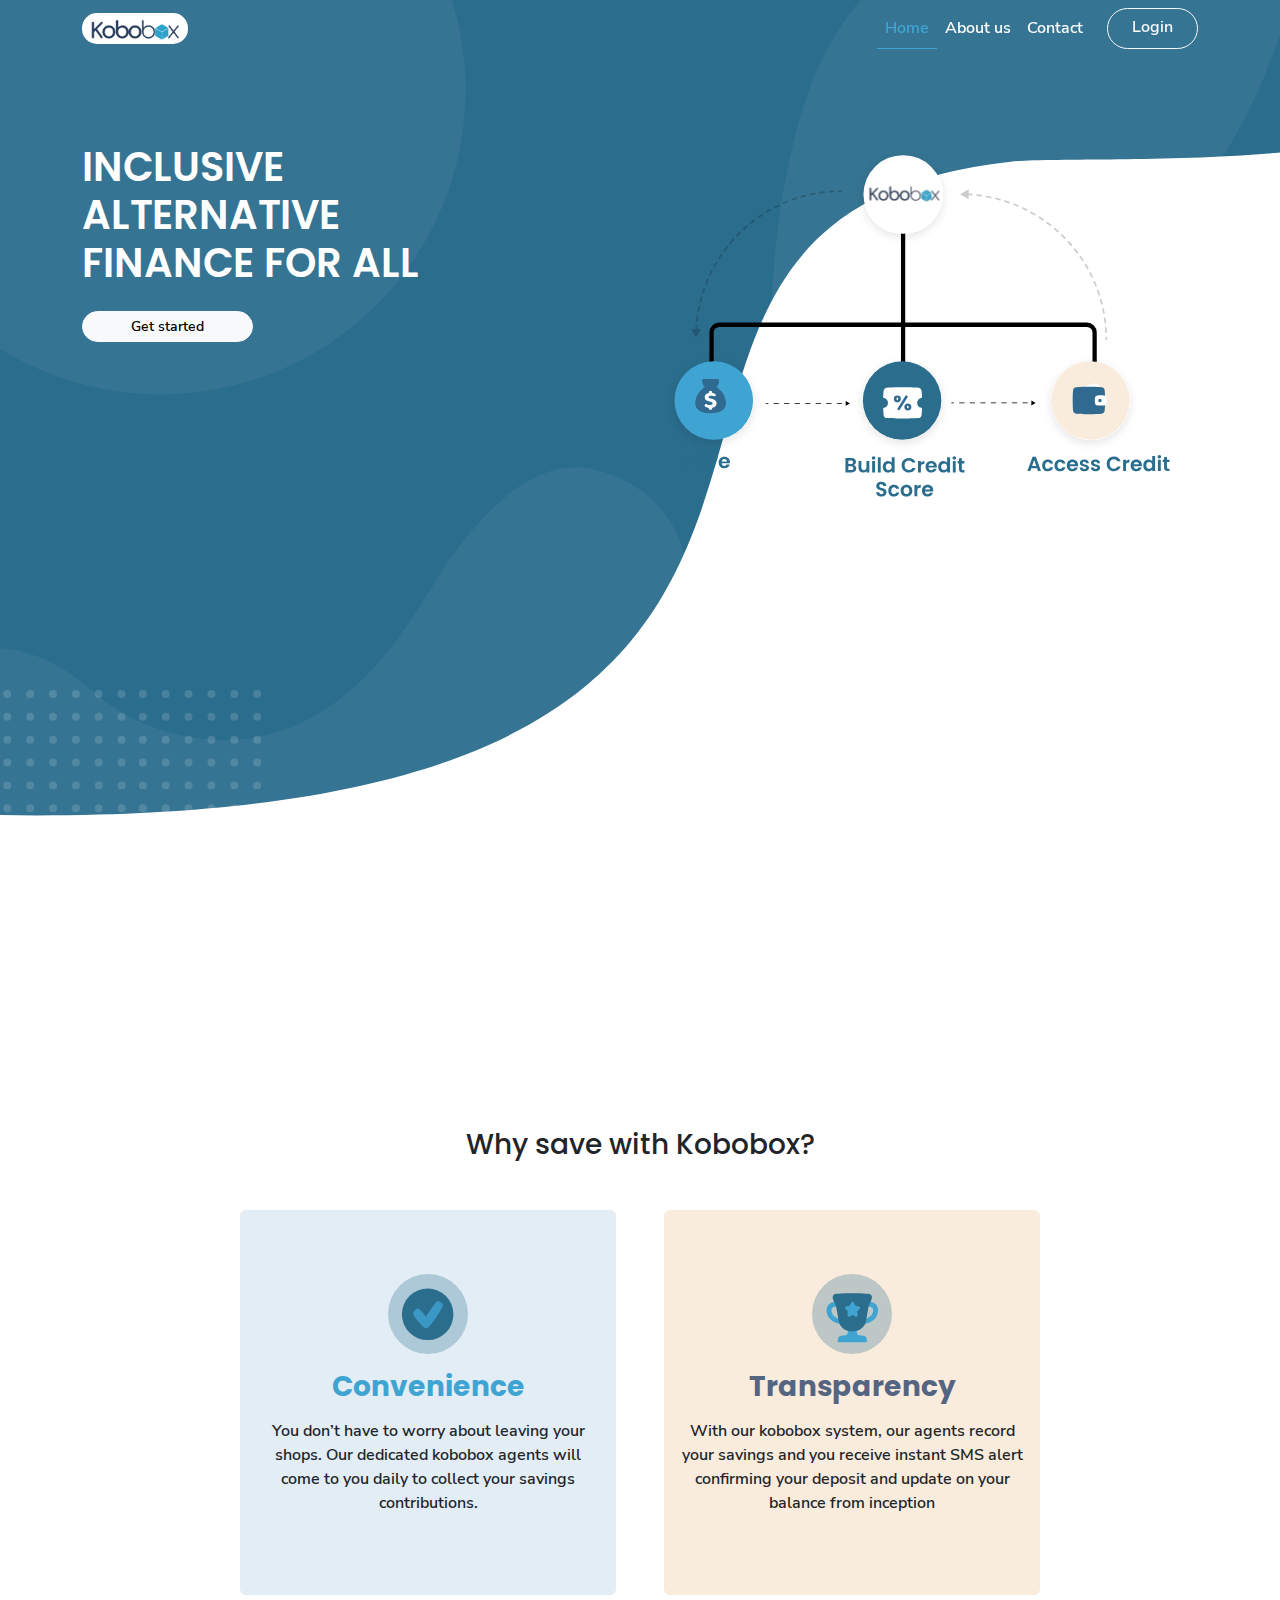
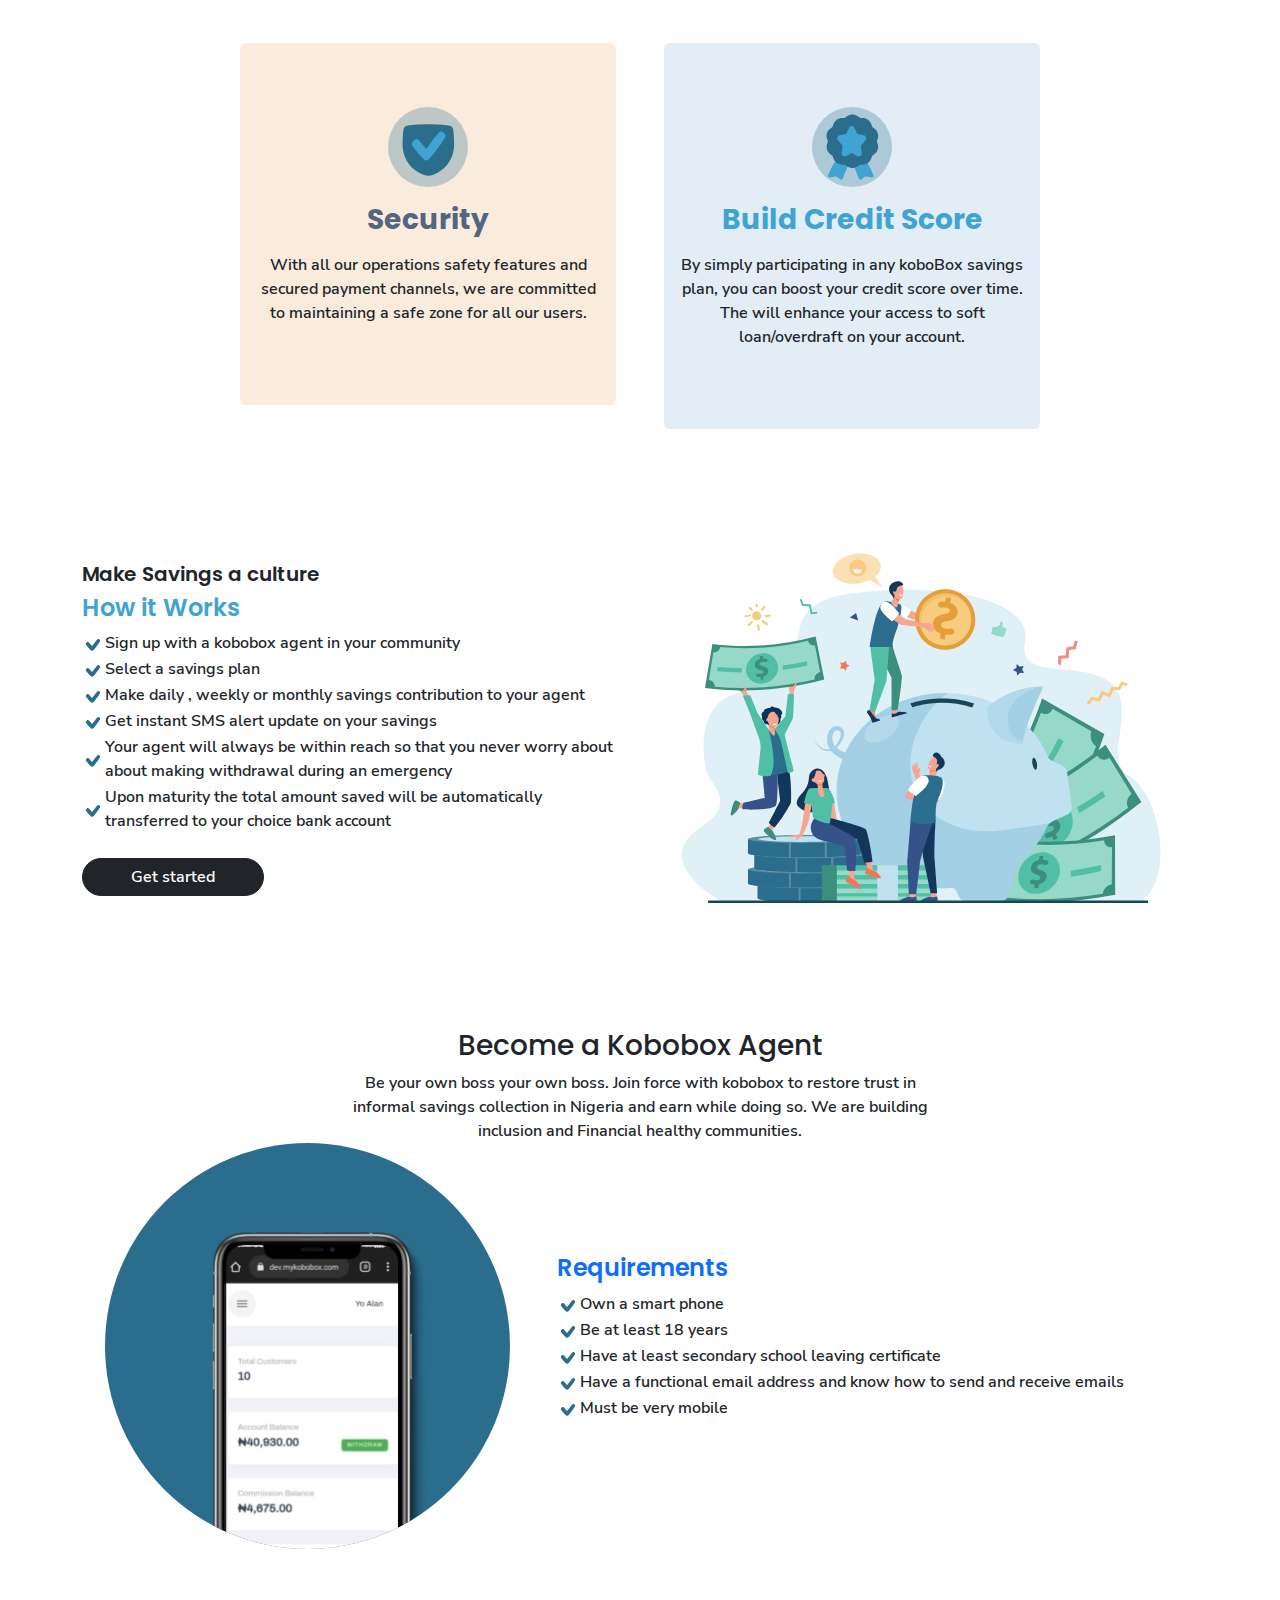
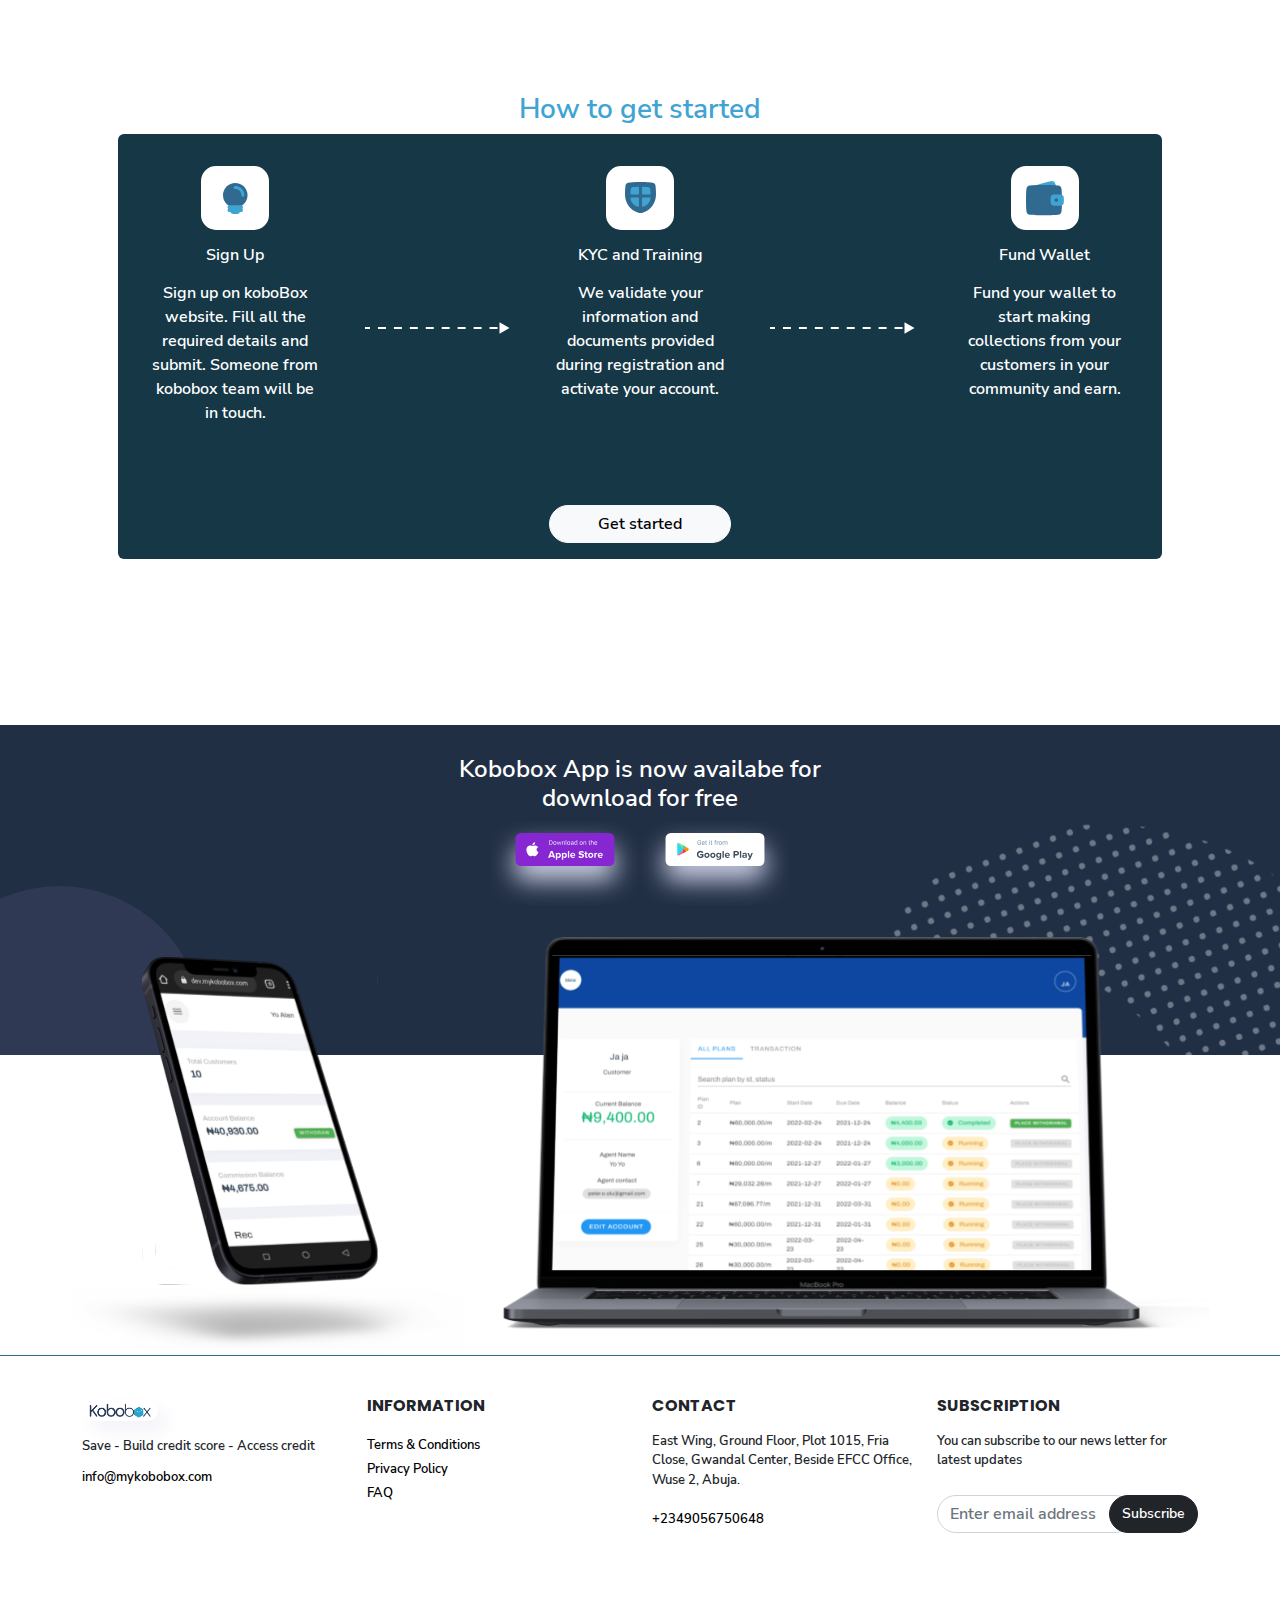
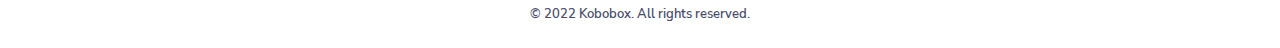
==== commit 64343b17: "Corrections handled" ====
--- a/index.html
+++ b/index.html
@@ -23,7 +23,7 @@
     <header class="navbar navbar-expand-md fixed-top ">
         <div class="container">
             <a class="navbar-brand" href="index.html">
-                <div class="logo-btn"><img src="static/images/logos/logo.png" width="70" /></div>
+                <div class="logo-btn"><img src="static/images/logos/kobobox.png" width="100" /></div>
             </a>
 
 
@@ -38,7 +38,7 @@
                 <div class="offcanvas-header">
                     <div class="offcanvas-title" id="offcanvasNavbarLabel">
                         <a class="navbar-brand" href="index.html">
-                            <div class="logo-btn"><img src="static/images/logos/logo.png" width="70" /></div>
+                            <div class="logo-btn"><img src="static/images/logos/kobobox.png" width="100" /></div>
                         </a>
                     </div>
                     <button type="button" class="btn-close" data-bs-dismiss="offcanvas" aria-label="Close"></button>
@@ -66,7 +66,7 @@
 
     <div class="wrapper w-100">
         <div class="banner-section animate-on-scroll">
-            <div class="container" >
+            <div class="container">
                 <div class="row">
                     <div class="col-md-6">
                         <div class="d-flex align-items-center h-50 h-md-100">
@@ -91,87 +91,90 @@
 
         <div class="why-section mt-5 js-scroll">
             <div class="container">
-                <h3 class="text-center heading mb-5">Why save with Kobobox?</h3>
-
-                <div class="row gx-5">
-                    <div class="col-md-6">
-                        <div class="card bg--primary py-5 m-5 m-md-0 mb-md-5 animate-on-scroll">
-                            <div class="card-body">
-                                <div class="d-flex justify-content-center mb-3">
-                                    <img src="static/artboards/convenience.svg" class="mx-auto d-block" alt="">
-                                </div>
-                                <h3 class="title text-center mb-3 text--primary">Convenience</h3>
-                                <div>
-                                    <p class="text-center">
-                                        You don’t have to worry about leaving your
-                                        shops. Our dedicated kobobox agents
-                                        will come to you daily to collect your
-                                        savings contributions.
-                                    </p>
-                                </div>
-                            </div>
-                        </div>
-                    </div>
-
-                    <div class="col-md-6">
-                        <div class="card bg--secondary py-5 m-5 m-md-0 mb-md-5 animate-on-scroll">
-                            <div class="card-body">
-                                <div class="d-flex justify-content-center mb-3">
-                                    <img src="static/artboards/transparency.svg" class="mx-auto d-block" alt="">
-                                </div>
-                                <h3 class="title text-center text--secondary mb-3">Transparency</h3>
-                                <div>
-                                    <p class="text-center">
-                                        With our kobobox system, our agents
-                                        record your savings and you receive instant
-                                        SMS alert confirming your deposit and
-                                        update on your balance from inception
-                                    </p>
-                                </div>
-                            </div>
-                        </div>
-                    </div>
-
-
-                    <div class="col-md-6">
-                        <div class="card bg--secondary py-5 m-5 m-md-0 mb-md-5 js-scroll animate-on-scroll">
-                            <div class="card-body">
-                                <div class="d-flex justify-content-center mb-3">
-                                    <img src="static/artboards/security.svg" class="mx-auto d-block" alt="">
-                                </div>
-                                <h3 class="title text-center mb-3 text--secondary">Security</h3>
-                                <div>
-                                    <p class="text-center">
-                                        With all our operations safety features
-                                        and secured payment channels, we are committed to maintaining a safe zone
-                                        for all our users.
-                                    </p>
-                                </div>
-                            </div>
-                        </div>
-                    </div>
-
-
-                    <div class="col-md-6">
-                        <div class="card bg--primary py-5 m-5 m-md-0 mb-md-5 js-scroll animate-on-scroll">
-                            <div class="card-body">
-                                <div class="d-flex justify-content-center mb-3">
-                                    <img src="static/artboards/credit-score.svg" class="mx-auto d-block" alt="">
-                                </div>
-                                <h3 class="title text-center text--primary mb-3">Build Credit Score</h3>
-                                <div>
-                                    <p class="text-center">
-                                        By simply participating in any koboBox savings plan, you can boost your credit
-                                        score
-                                        over time.
-                                        The will enhance your access to soft loan/overdraft on your account.
-                                    </p>
-                                </div>
-                            </div>
-                        </div>
-                    </div>
-
-
+                <div class="why-save">
+                    <h3 class="text-center heading mb-5">Why save with Kobobox?</h3>
+
+                    <div class="row gx-5">
+                        <div class="col-md-6">
+                            <div class="card bg--primary py-5 m-5 m-md-0 mb-md-5 animate-on-scroll">
+                                <div class="card-body">
+                                    <div class="d-flex justify-content-center mb-3">
+                                        <img src="static/artboards/convenience.svg" class="mx-auto d-block" alt="">
+                                    </div>
+                                    <h3 class="title text-center mb-3 text--primary">Convenience</h3>
+                                    <div>
+                                        <p class="text-center">
+                                            You don’t have to worry about leaving your
+                                            shops. Our dedicated kobobox agents
+                                            will come to you daily to collect your
+                                            savings contributions.
+                                        </p>
+                                    </div>
+                                </div>
+                            </div>
+                        </div>
+
+                        <div class="col-md-6">
+                            <div class="card bg--secondary py-5 m-5 m-md-0 mb-md-5 animate-on-scroll">
+                                <div class="card-body">
+                                    <div class="d-flex justify-content-center mb-3">
+                                        <img src="static/artboards/transparency.svg" class="mx-auto d-block" alt="">
+                                    </div>
+                                    <h3 class="title text-center text--secondary mb-3">Transparency</h3>
+                                    <div>
+                                        <p class="text-center">
+                                            With our kobobox system, our agents
+                                            record your savings and you receive instant
+                                            SMS alert confirming your deposit and
+                                            update on your balance from inception
+                                        </p>
+                                    </div>
+                                </div>
+                            </div>
+                        </div>
+
+
+                        <div class="col-md-6">
+                            <div class="card bg--secondary py-5 m-5 m-md-0 mb-md-5 js-scroll animate-on-scroll">
+                                <div class="card-body">
+                                    <div class="d-flex justify-content-center mb-3">
+                                        <img src="static/artboards/security.svg" class="mx-auto d-block" alt="">
+                                    </div>
+                                    <h3 class="title text-center mb-3 text--secondary">Security</h3>
+                                    <div>
+                                        <p class="text-center">
+                                            With all our operations safety features
+                                            and secured payment channels, we are committed to maintaining a safe zone
+                                            for all our users.
+                                        </p>
+                                    </div>
+                                </div>
+                            </div>
+                        </div>
+
+
+                        <div class="col-md-6">
+                            <div class="card bg--primary py-5 m-5 m-md-0 mb-md-5 js-scroll animate-on-scroll">
+                                <div class="card-body">
+                                    <div class="d-flex justify-content-center mb-3">
+                                        <img src="static/artboards/credit-score.svg" class="mx-auto d-block" alt="">
+                                    </div>
+                                    <h3 class="title text-center text--primary mb-3">Build Credit Score</h3>
+                                    <div>
+                                        <p class="text-center">
+                                            By simply participating in any koboBox savings plan, you can boost your
+                                            credit
+                                            score
+                                            over time.
+                                            The will enhance your access to soft loan/overdraft on your account.
+                                        </p>
+                                    </div>
+                                </div>
+                            </div>
+                        </div>
+
+
+                    </div>
                 </div>
             </div>
         </div>
@@ -601,7 +604,7 @@
             <div class="container position-relative">
                 <div class="overlay">
                     <div class="text-center text-white">
-                        <h4>Kobobox App is <br class="d-md-none" />now availbe for <br
+                        <h4>Kobobox App is <br class="d-md-none" />now availabe for <br
                                 class="d-none d-md-block" />download <br class="d-md-none" />for free</h4>
 
                         <div class="btnx d-flex justify-content-center">
@@ -627,13 +630,13 @@
                 <div class="row">
                     <div class="col-6 col-md-3 mb-5">
                         <a class="" href="/">
-                            <div class="logo-btn mb-3"><img src="static/images/logos/logo.png" width="70" /></div>
+                            <div class="logo-btn mb-3"><img src="static/images/logos/kobobox.png" width="70" /></div>
                         </a>
 
                         <p class="mb-2">Save - Build credit score -
                             Access credit</p>
 
-                        <a class="d-inline-block mb-3" href="mailto:contact@mykobobox.com">contact@mykobobox.com</a>
+                        <a class="d-inline-block mb-3" href="mailto:info@mykobobox.com">info@mykobobox.com</a>
 
                         <div>
                             <a href="" class="d-inline-block me-2">
--- a/static/assets/css/main.css
+++ b/static/assets/css/main.css
@@ -2,6 +2,11 @@
 
 *{
     font-family: "kobobox-semibold";
+}
+
+.wrapper{
+    max-width: 100%;
+    overflow: hidden;
 }
 
 .navbar-toggler{
@@ -32,6 +37,10 @@
     border-bottom: 1px solid #40A4D3;
 }
 
+.bg-nav{
+    background-color: rgba(0,0,0,0.5);
+}
+
 .btn{
     border-radius: 25px;
 }
@@ -49,13 +58,15 @@
     background-size: cover;
     height: 120vh;
     background-repeat: no-repeat;
-}
+    padding-top: 150px!important;
+
+}
+
+
 
 .banner-section h1{
     font-family: "poppins-semibold";
     color: white;
-    /* line-height: 70px; */
-    /* font-size: 64px; */
 }
 
 
@@ -67,6 +78,20 @@
     max-width: 80px;
 }
 
+.why-section {
+    background-image: url(../../artboards/vectors/vector-group3.png);
+    background-position: left top;
+    
+    background-repeat: no-repeat;
+    background-size: contain;
+    background-size: 50%;
+}
+
+
+.why-section .why-save{
+    max-width: 800px;
+    margin: 0 auto;
+}
 
 
 .why-section h3.title{
@@ -104,6 +129,15 @@
     color:#431368
 }
 
+.how-it-works{
+    background-image: url(../../artboards/vectors/dots-y.png);
+    background-position: left top;
+    
+    background-repeat: no-repeat;
+    background-size: contain;
+    background-size: 5%;
+}
+
 .how-it-works h5, .how-it-works h4, .kobobox-agent-section h4, .get-started-section .col h6{
     font-family: "poppins-semibold";
 }
@@ -116,6 +150,15 @@
     margin-bottom: 0;
 }
 
+.kobobox-agent-section{
+    background-image: url(../../artboards/vectors/vector-group2.svg);
+    background-position: right center;
+    
+    background-repeat: no-repeat;
+    background-size: contain;
+    background-size: 50%;
+}
+
 .kobobox-agent-section p.first{
     max-width: 600px;
     margin: 0 auto;
@@ -134,6 +177,15 @@
     color: #306A90;
 }
 
+
+.testimonial-section{
+    background-image: url(../../artboards/vectors/vectors-group.png);
+    background-position: left center;
+    
+    background-repeat: no-repeat;
+    background-size: contain;
+    padding-bottom: 20px;
+}
 
 
 .testimonial-section .card{
@@ -172,6 +224,11 @@
     font-size: 13px;
     color: #494E69;
     font-family: "poppins-medium";
+}
+
+.app-download{
+    background-image: url(../../artboards/app-download-bg.svg);
+    height: 400px;
 }
 
 .app-download .overlay{
@@ -180,7 +237,7 @@
     left: 0;
     right: 0;
     bottom: 0;
-    /* padding-top: 80px; */
+    padding-top: 100px;
 }
 
 
@@ -189,19 +246,23 @@
 }
 
 
-.app-download .devices img{
-   
-}
 
 
 
 .header{
     background-color: #BFE1F0;
+    padding-top: 50px
+}
+
+.header .box{
+    max-width: 650px;
+    margin: 0 auto;
 }
 
 .header p{
-    font-family: "kobobox-regular";
-    font-size: 13px;
+    font-family: "kobobox-semibold";
+    font-size: 13px;
+    color: #000;
 }
 
 .policy h4{
@@ -214,6 +275,56 @@
     font-family: "kobobox-regular";
 }
 
+
+
+
+.mission {
+    background-image: url(../../artboards/mission.svg);
+    background-repeat: no-repeat;
+    background-position: center right;
+    background-size: 47%;
+}
+
+.get-in-touch a{
+    color: #000;
+    text-decoration: none;
+}
+
+.get-in-touch p{
+    font-size: 13px;
+}
+
+.get-in-touch button{
+    border-radius: 8px;
+}
+
+.get-in-touch .card{
+    max-width: 400px;
+    margin: 0 auto;
+}
+
+
+.faq .accordion-item{
+    border-radius: 8px;
+    margin-bottom: 20px;
+    border: 1px solid #B2CCFC;
+}
+
+.faq .accordion{
+    max-width: 800px;
+    margin: 0 auto;
+}
+
+.faq .accordion-body{
+    font-size: small;
+    color: #758FA4;
+}
+
+
+.accordion-button:not(.collapsed)::after, .accordion-button::after {
+    background-color: #7796a9;
+    border-radius: 25px;
+}
 
 
 footer{
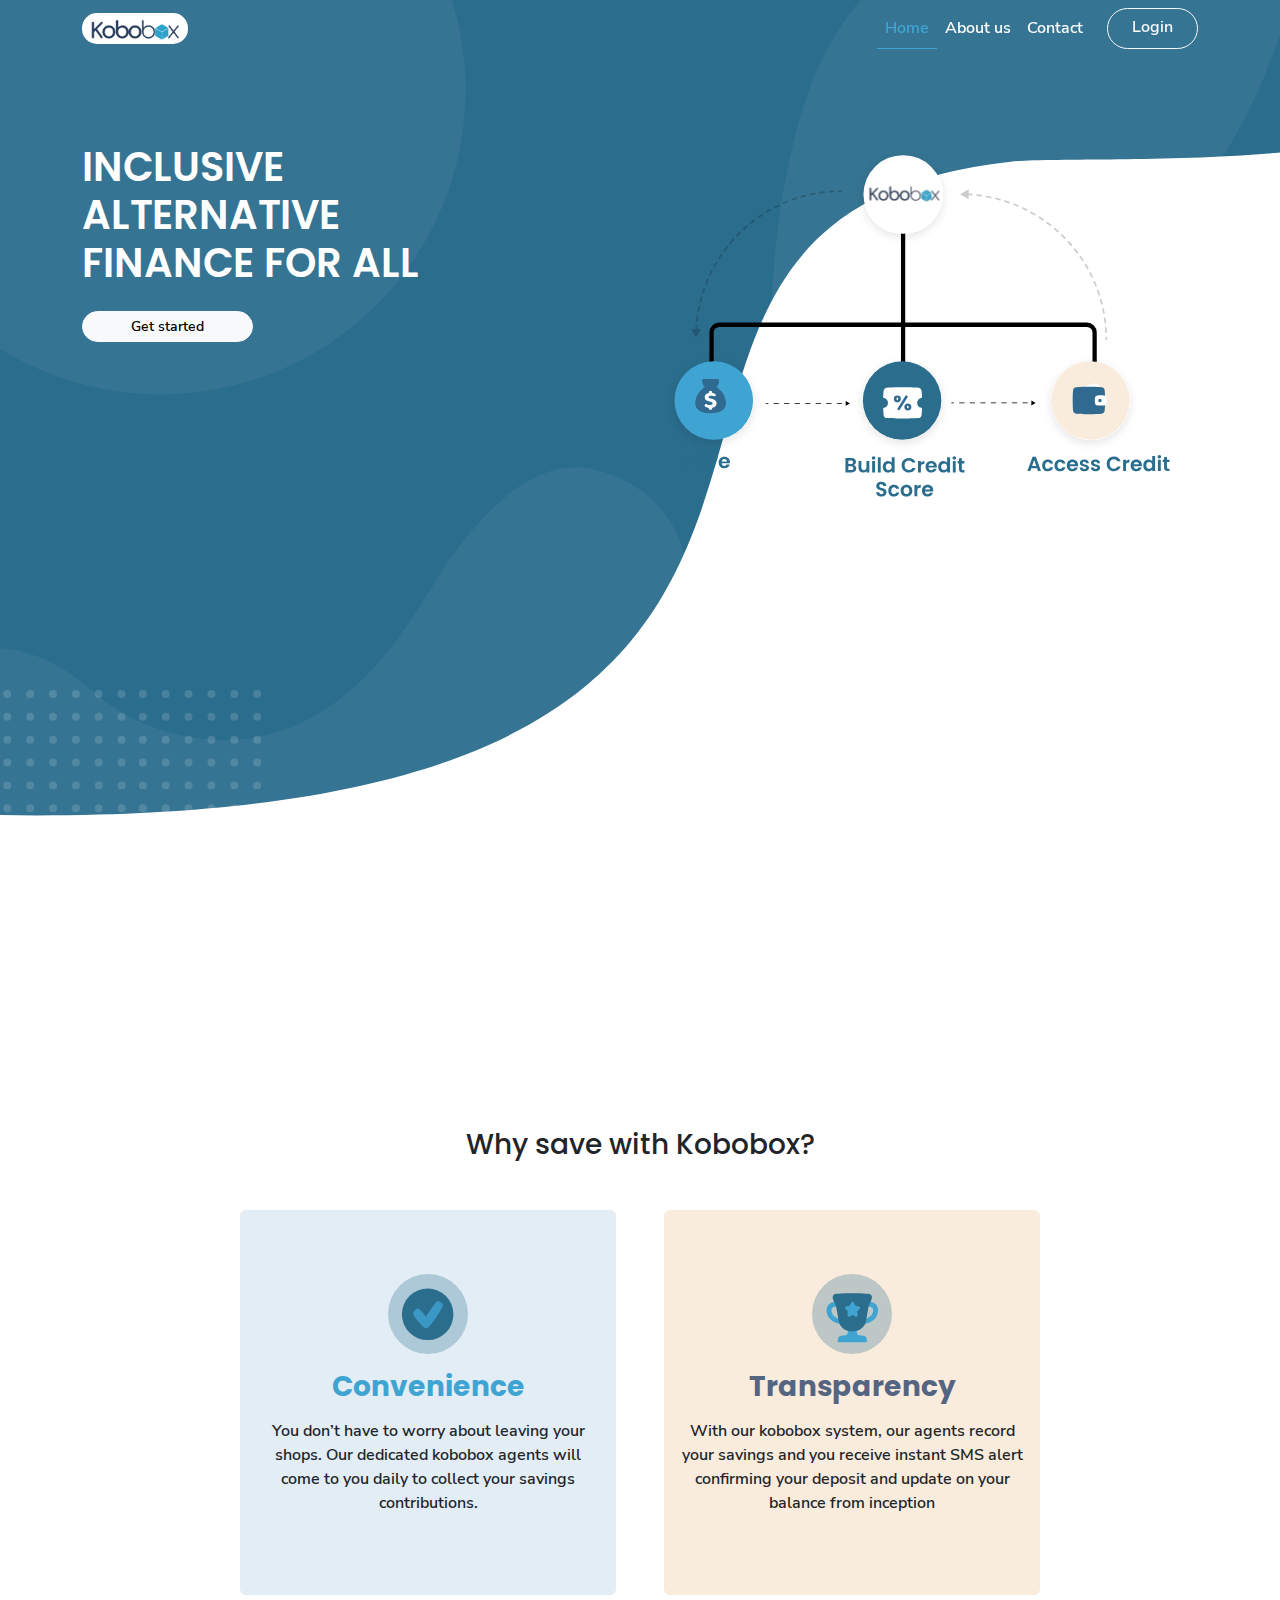
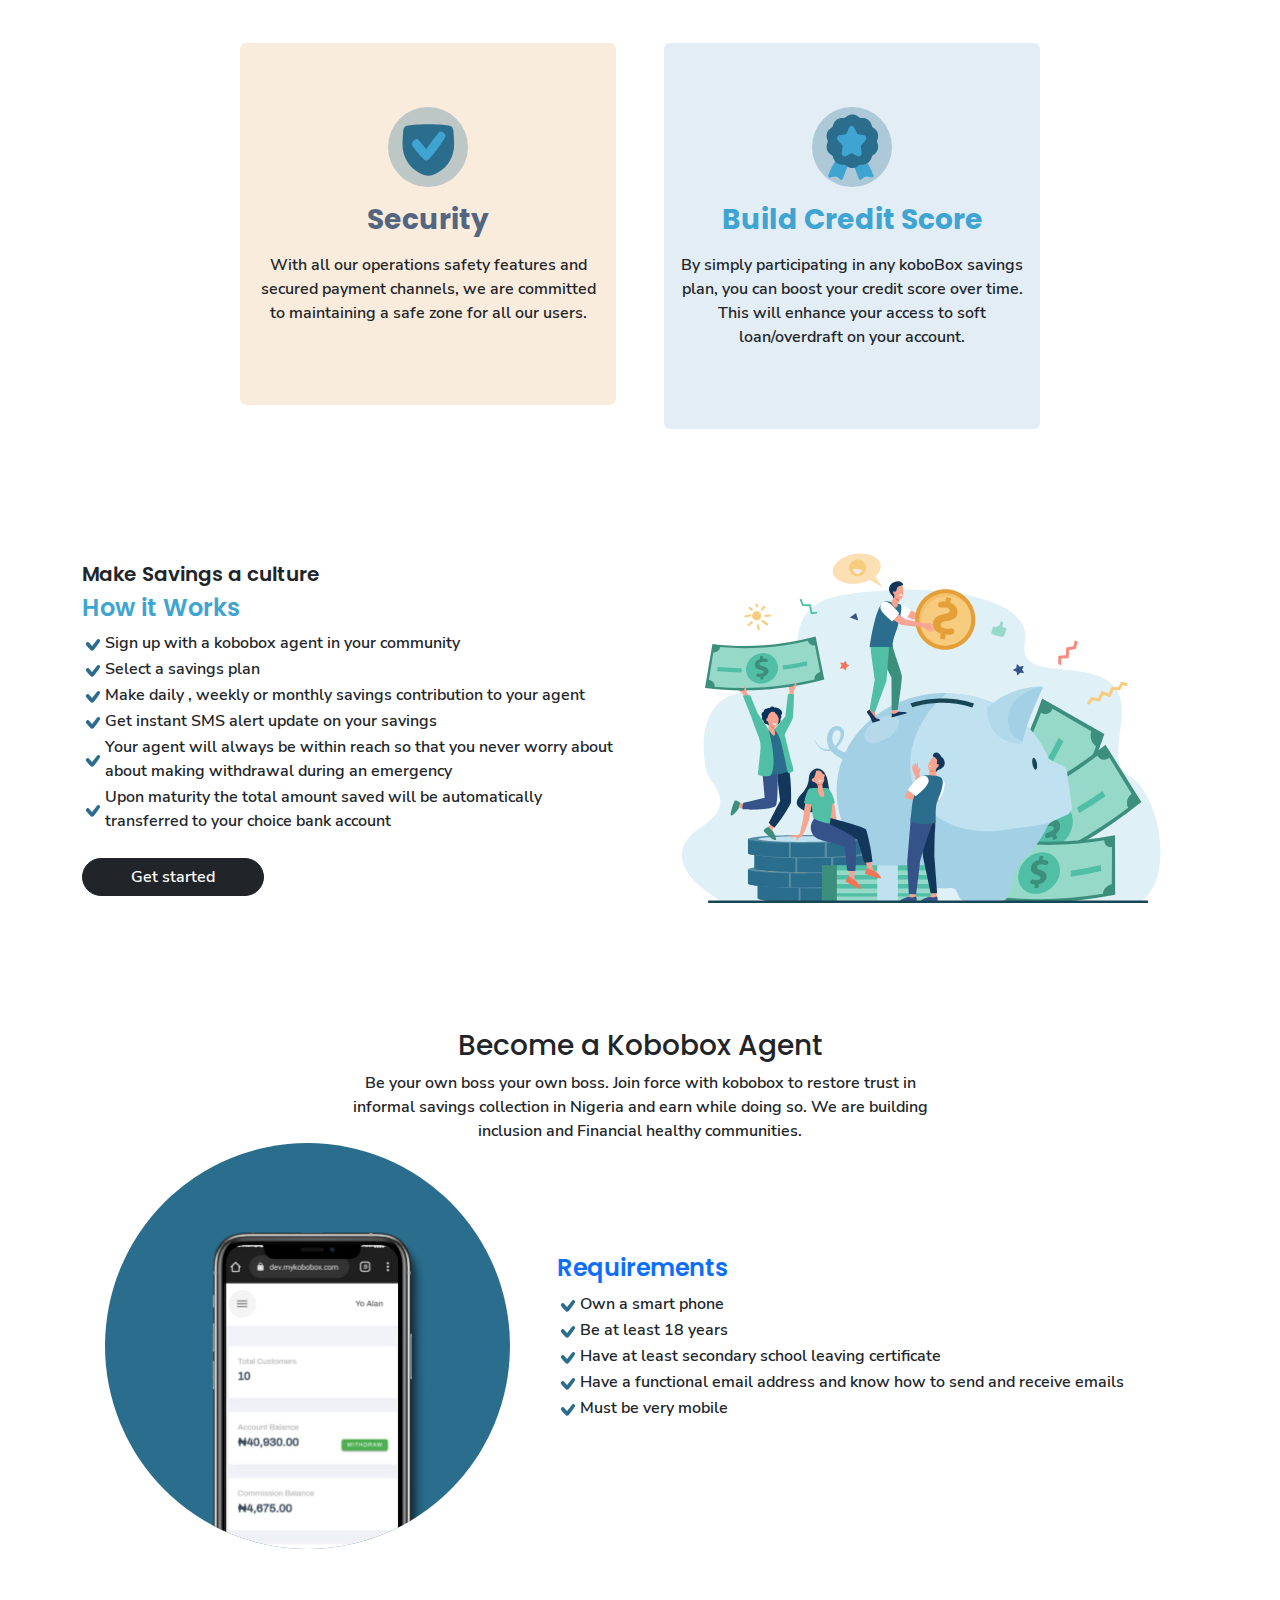
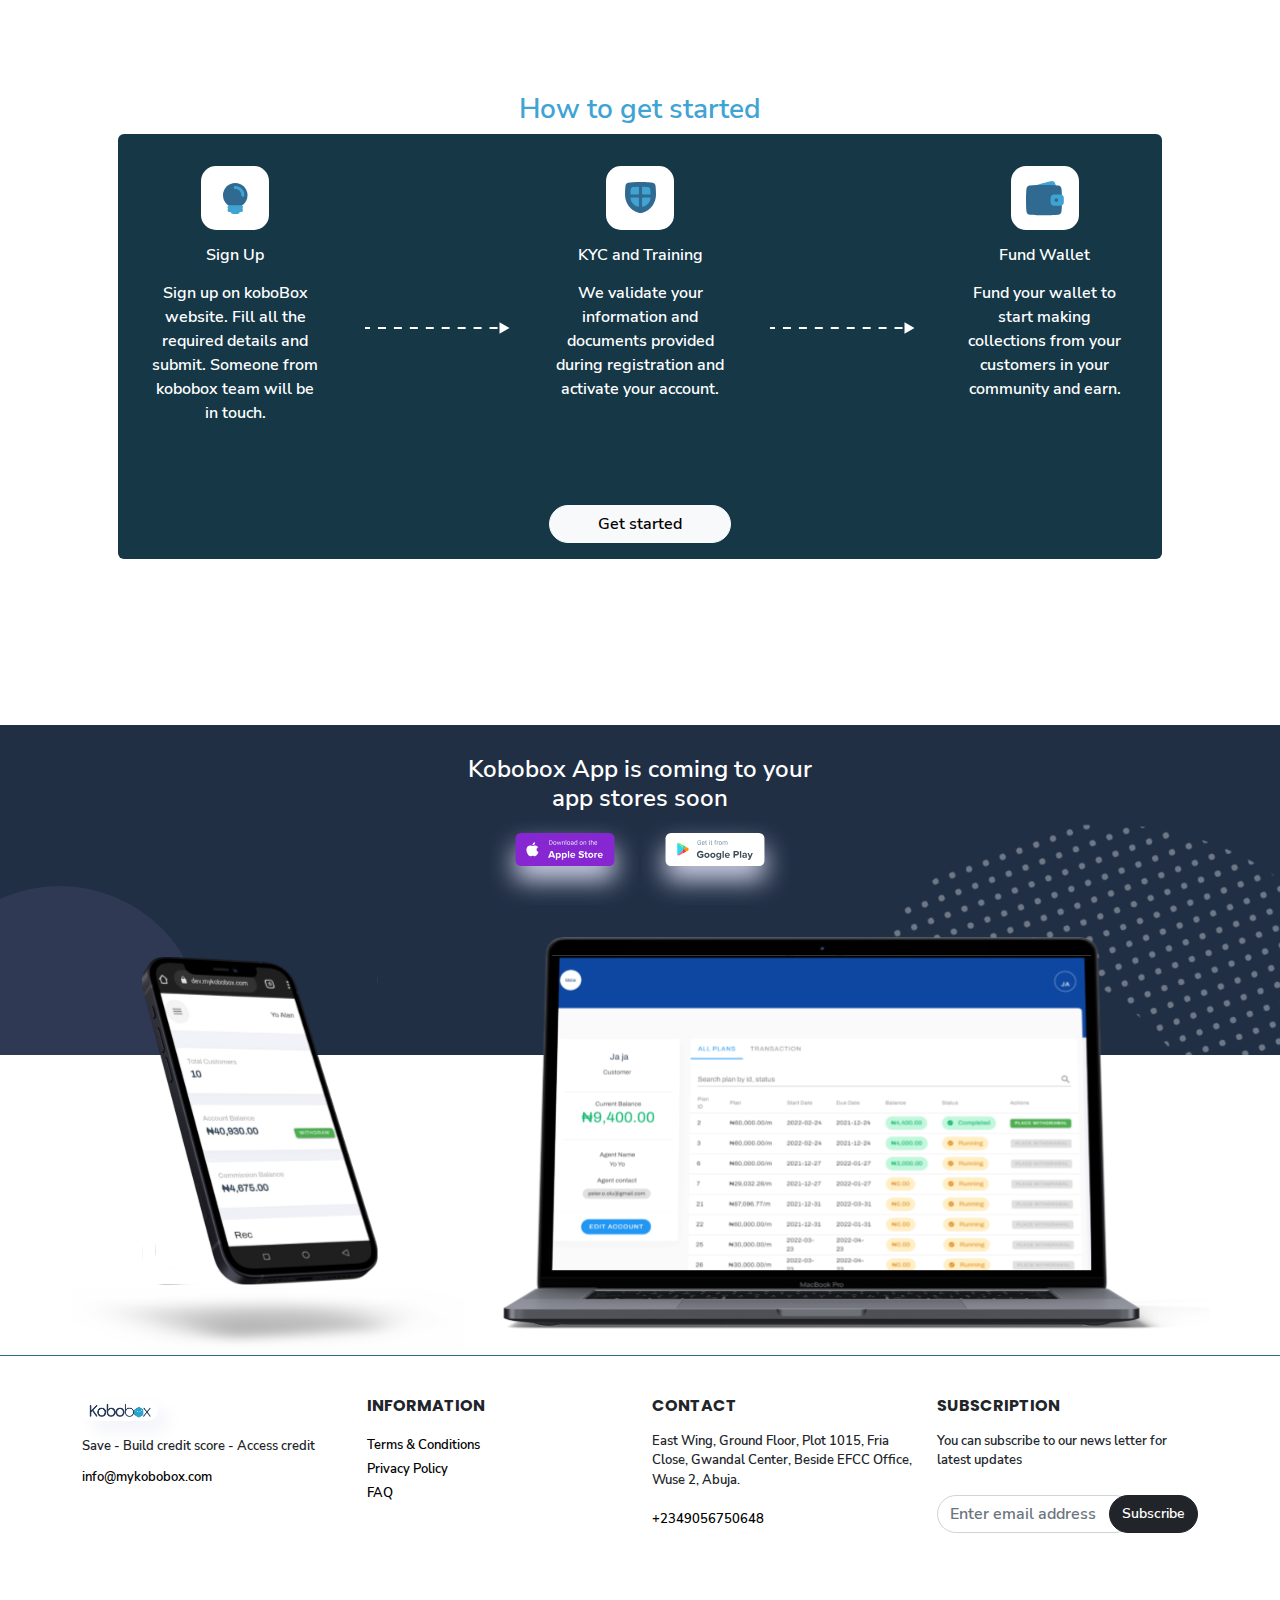
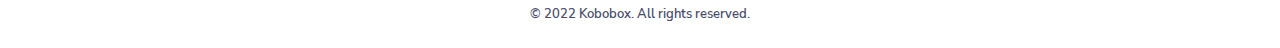
==== commit 924e7f9d: "updating some texts" ====
--- a/index.html
+++ b/index.html
@@ -166,7 +166,7 @@
                                             credit
                                             score
                                             over time.
-                                            The will enhance your access to soft loan/overdraft on your account.
+                                            This will enhance your access to soft loan/overdraft on your account.
                                         </p>
                                     </div>
                                 </div>
@@ -604,8 +604,8 @@
             <div class="container position-relative">
                 <div class="overlay">
                     <div class="text-center text-white">
-                        <h4>Kobobox App is <br class="d-md-none" />now availabe for <br
-                                class="d-none d-md-block" />download <br class="d-md-none" />for free</h4>
+                        <h4>Kobobox App is <br class="d-md-none" />coming to your <br
+                                class="d-none d-md-block" />app stores <br class="d-md-none" />soon</h4>
 
                         <div class="btnx d-flex justify-content-center">
                             <a href=""><img src="static/artboards/apple-store.svg" alt=""></a>
